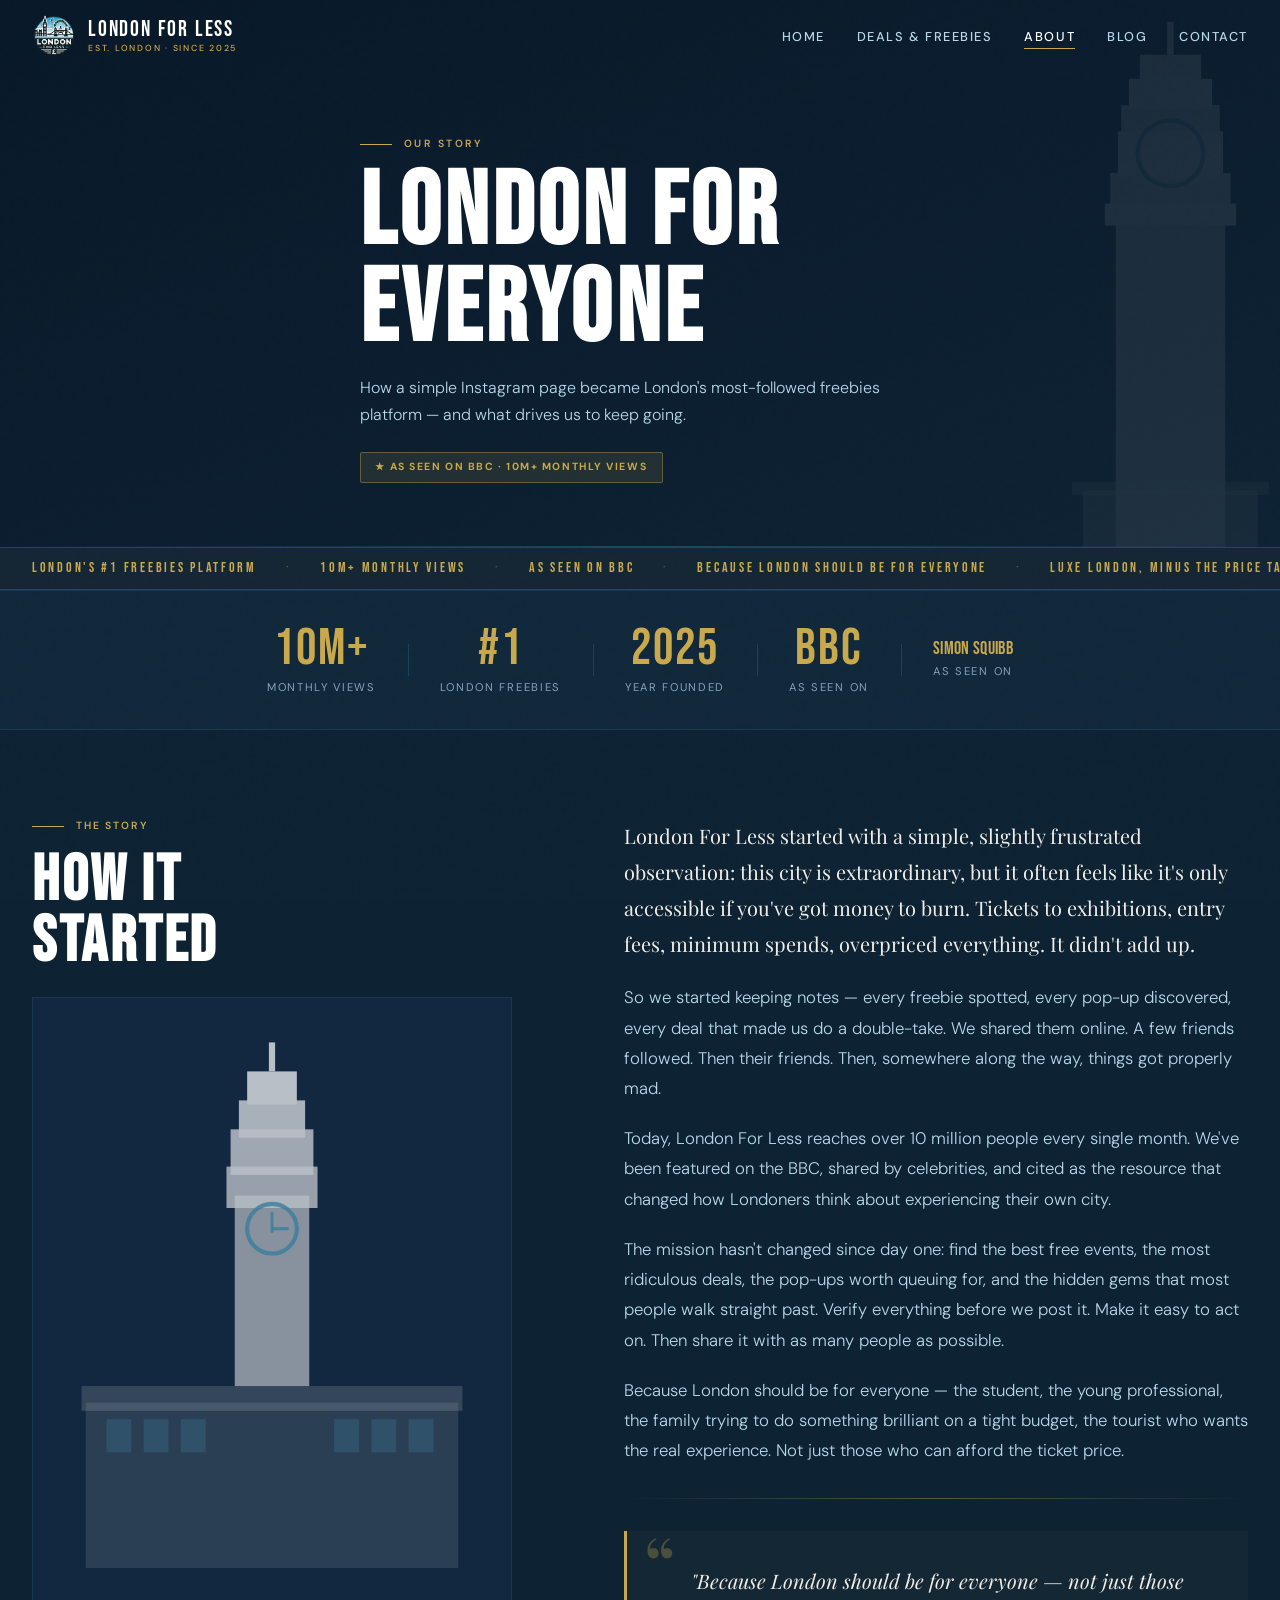
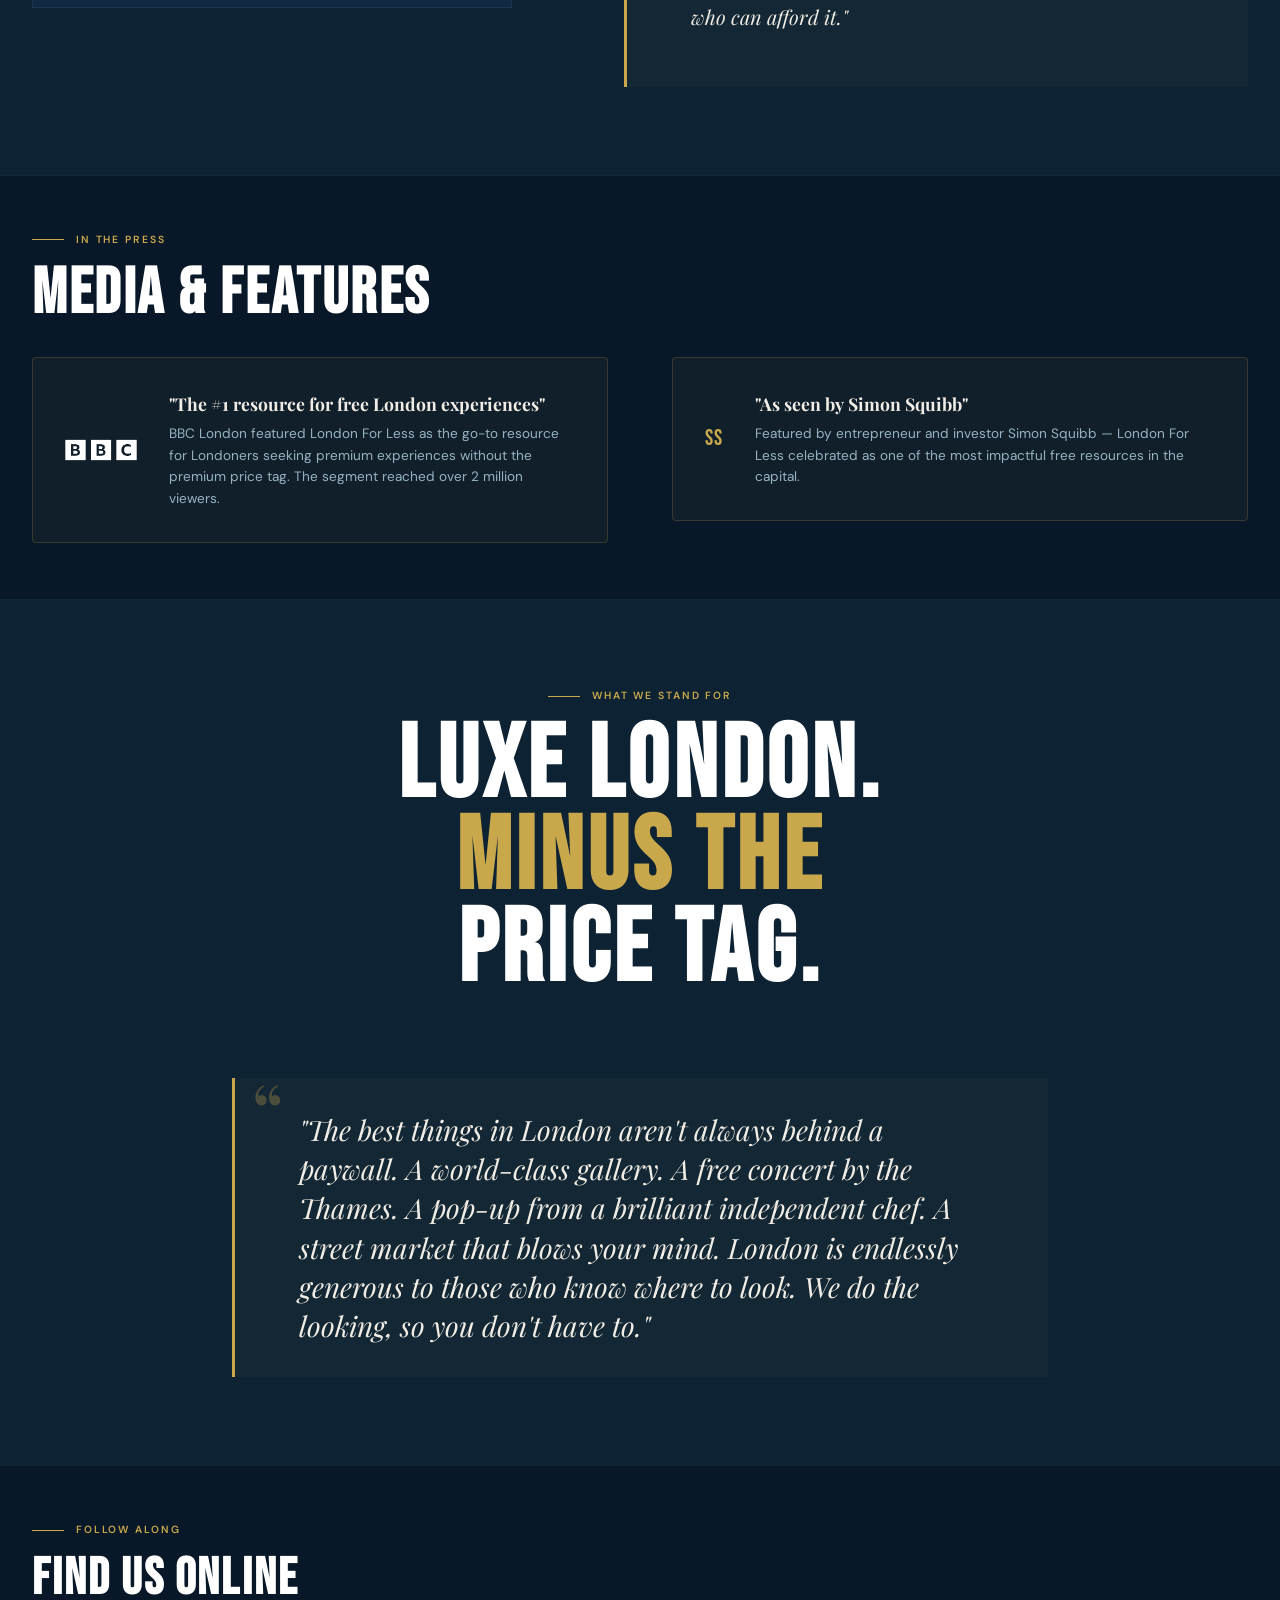
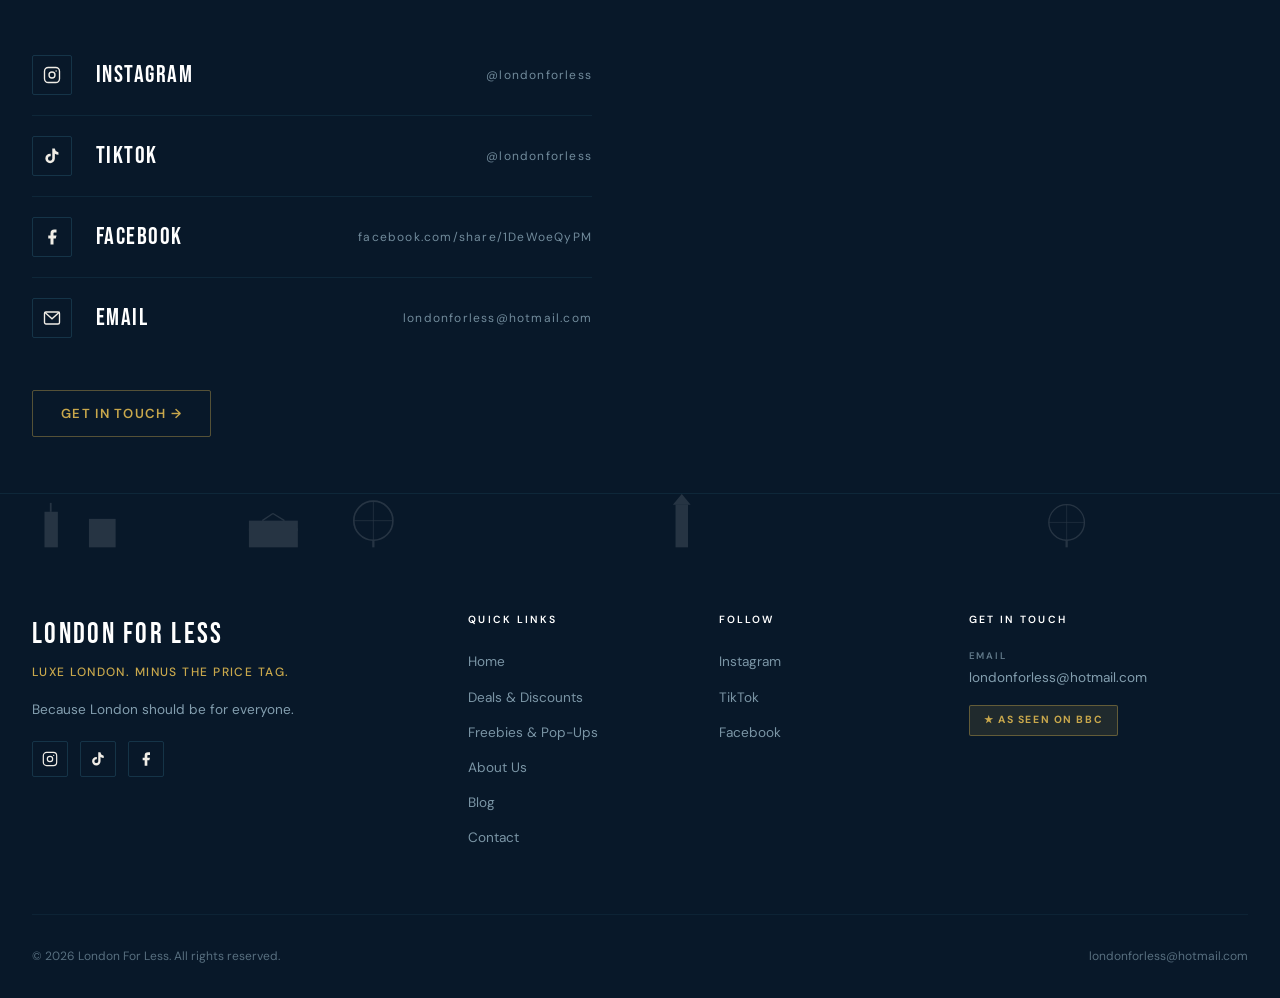
==== about.html @ 6fb60846 "Merge Deals & Freebies into one page, add TikTok feed section - deals.html is now the combined Deals" ====
<!DOCTYPE html>
<html lang="en">
<head>
  <meta charset="UTF-8" />
  <meta name="viewport" content="width=device-width, initial-scale=1.0" />
  <title>About — London For Less</title>
  <meta name="description" content="The story behind London For Less — London's #1 freebies and deals platform. 10M+ monthly views. As seen on BBC." />
  <link rel="preconnect" href="https://fonts.googleapis.com" />
  <link rel="preconnect" href="https://fonts.gstatic.com" crossorigin />
  <link href="https://fonts.googleapis.com/css2?family=Bebas+Neue&family=Playfair+Display:ital,wght@0,400;0,700;0,900;1,400;1,700&family=DM+Sans:wght@300;400;500;600&display=swap" rel="stylesheet" />
  <link rel="stylesheet" href="styles.css" />
  <link rel="icon" href="logo-hd.png" type="image/png" />
</head>
<body>

<!-- NAV -->
<nav class="nav" role="navigation" aria-label="Main navigation">
  <div class="nav-inner">
    <a href="index.html" class="nav-logo" aria-label="London For Less home">
      <img src="logo-hd.png" alt="London For Less" class="nav-logo-badge" style="object-fit:contain;" />
      <div class="nav-logo-text">London For Less<span>Est. London · Since 2025</span></div>
    </a>
    <ul class="nav-links" role="list">
      <li><a href="index.html">Home</a></li>
      <li><a href="deals.html">Deals &amp; Freebies</a></li>
      
      <li><a href="about.html" class="active">About</a></li>
      <li><a href="blog.html">Blog</a></li>
      <li><a href="contact.html">Contact</a></li>
    </ul>
    <button class="nav-hamburger" aria-label="Open menu" aria-expanded="false"><span></span><span></span><span></span></button>
  </div>
</nav>
<div class="nav-mobile-overlay" role="dialog" aria-modal="true">
  <a href="index.html">Home</a><a href="deals.html">Deals &amp; Freebies</a><a href="about.html">About</a><a href="blog.html">Blog</a><a href="contact.html">Contact</a>
  <a href="deals.html" class="nav-mobile-cta">Get Deals →</a>
</div>


<!-- ═══════════════════════════════════════
     HERO
════════════════════════════════════════ -->
<header class="page-hero" role="banner" style="min-height:60vh;display:flex;align-items:flex-end;padding-bottom:var(--space-lg);">
  <!-- Big Ben watermark -->
  <svg class="page-hero-landmark" viewBox="0 0 200 500" xmlns="http://www.w3.org/2000/svg" aria-hidden="true">
    <rect x="50" y="200" width="100" height="300" fill="white" opacity="0.9"/>
    <rect x="40" y="186" width="120" height="20" fill="white"/>
    <rect x="45" y="158" width="110" height="32" fill="white" opacity="0.95"/>
    <rect x="52" y="120" width="96" height="42" fill="white"/>
    <rect x="55" y="96" width="90" height="28" fill="white" opacity="0.9"/>
    <rect x="62" y="72" width="76" height="28" fill="white"/>
    <rect x="72" y="50" width="56" height="26" fill="white" opacity="0.95"/>
    <line x1="100" y1="50" x2="100" y2="20" stroke="white" stroke-width="6"/>
    <!-- Clock faces -->
    <circle cx="100" cy="140" r="30" fill="none" stroke="#4BA3C3" stroke-width="4" opacity="0.8"/>
    <!-- Parliament base -->
    <rect x="20" y="448" width="160" height="52" fill="white" opacity="0.5"/>
    <rect x="10" y="440" width="180" height="12" fill="white" opacity="0.4"/>
  </svg>

  <div class="container" style="position:relative;z-index:1;">
    <div class="page-hero-eyebrow">Our Story</div>
    <h1 class="page-hero-title">London For<br/>Everyone</h1>
    <p class="page-hero-sub">How a simple Instagram page became London's most-followed freebies platform — and what drives us to keep going.</p>
    <div style="margin-top:1.5rem;">
      <span class="badge badge-bbc">★ As Seen On BBC · 10M+ Monthly Views</span>
    </div>
  </div>
</header>

<div class="marquee-wrap" aria-hidden="true">
  <div class="marquee-inner">
    <span>LONDON'S #1 FREEBIES PLATFORM <em>·</em> 10M+ MONTHLY VIEWS <em>·</em> AS SEEN ON BBC <em>·</em> BECAUSE LONDON SHOULD BE FOR EVERYONE <em>·</em> LUXE LONDON, MINUS THE PRICE TAG <em>·</em></span>
    <span>LONDON'S #1 FREEBIES PLATFORM <em>·</em> 10M+ MONTHLY VIEWS <em>·</em> AS SEEN ON BBC <em>·</em> BECAUSE LONDON SHOULD BE FOR EVERYONE <em>·</em> LUXE LONDON, MINUS THE PRICE TAG <em>·</em></span>
  </div>
</div>


<!-- ═══════════════════════════════════════
     STATS BAR
════════════════════════════════════════ -->
<div class="stats-bar">
  <div class="container">
    <div class="stats-inner stagger">
      <div class="stat-item">
        <div class="stat-number">10M+</div>
        <div class="stat-label">Monthly Views</div>
      </div>
      <div class="stat-item">
        <div class="stat-number">#1</div>
        <div class="stat-label">London Freebies</div>
      </div>
      <div class="stat-item">
        <div class="stat-number">2025</div>
        <div class="stat-label">Year Founded</div>
      </div>
      <div class="stat-item">
        <div class="stat-number">BBC</div>
        <div class="stat-label">As Seen On</div>
      </div>
      <div class="stat-item">
        <div class="stat-number" style="font-size:1.1rem;letter-spacing:0.02em;">Simon Squibb</div>
        <div class="stat-label">As Seen On</div>
      </div>
    </div>
  </div>
</div>


<!-- ═══════════════════════════════════════
     BRAND STORY
════════════════════════════════════════ -->
<main id="main-content">
  <section class="section">
    <div class="container">
      <div class="grid-split">

        <!-- Sticky label column -->
        <div style="position:sticky;top:calc(var(--nav-height) + 2rem);">
          <div class="section-label fade-up">
            <span class="t-label" style="color:var(--gold);">The Story</span>
          </div>
          <h2 class="t-display fade-up" style="font-size:clamp(3rem,5vw,5rem);color:var(--white);margin-bottom:1.5rem;">How It<br/>Started</h2>

          <!-- Big Ben SVG as section art -->
          <div style="background:var(--navy-mid);border:1px solid rgba(75,163,195,0.12);padding:2rem;margin-top:1.5rem;" class="fade-up">
            <svg viewBox="0 0 200 260" xmlns="http://www.w3.org/2000/svg" aria-hidden="true" style="width:100%;opacity:0.7;">
              <!-- Parliament -->
              <rect x="10" y="180" width="180" height="80" fill="white" opacity="0.15"/>
              <rect x="8" y="172" width="184" height="12" fill="white" opacity="0.2"/>
              <!-- Parliament windows -->
              <rect x="20" y="188" width="12" height="16" fill="#4BA3C3" opacity="0.3"/>
              <rect x="38" y="188" width="12" height="16" fill="#4BA3C3" opacity="0.3"/>
              <rect x="56" y="188" width="12" height="16" fill="#4BA3C3" opacity="0.3"/>
              <rect x="130" y="188" width="12" height="16" fill="#4BA3C3" opacity="0.3"/>
              <rect x="148" y="188" width="12" height="16" fill="#4BA3C3" opacity="0.3"/>
              <rect x="166" y="188" width="12" height="16" fill="#4BA3C3" opacity="0.3"/>
              <!-- Big Ben tower body -->
              <rect x="82" y="80" width="36" height="92" fill="white" opacity="0.7"/>
              <!-- Clock section -->
              <rect x="78" y="66" width="44" height="20" fill="white" opacity="0.8"/>
              <rect x="80" y="48" width="40" height="22" fill="white" opacity="0.85"/>
              <rect x="84" y="34" width="32" height="18" fill="white" opacity="0.9"/>
              <rect x="88" y="20" width="24" height="16" fill="white"/>
              <line x1="100" y1="20" x2="100" y2="6" stroke="white" stroke-width="3"/>
              <!-- Clock face -->
              <circle cx="100" cy="96" r="12" fill="none" stroke="#4BA3C3" stroke-width="2" opacity="0.8"/>
              <line x1="100" y1="88" x2="100" y2="98" stroke="#4BA3C3" stroke-width="1.5" opacity="0.8"/>
              <line x1="100" y1="96" x2="108" y2="96" stroke="#4BA3C3" stroke-width="1.5" opacity="0.8"/>
            </svg>
          </div>
        </div>

        <!-- Story text -->
        <div class="about-story fade-up">
          <p>London For Less started with a simple, slightly frustrated observation: this city is extraordinary, but it often feels like it's only accessible if you've got money to burn. Tickets to exhibitions, entry fees, minimum spends, overpriced everything. It didn't add up.</p>

          <p>So we started keeping notes — every freebie spotted, every pop-up discovered, every deal that made us do a double-take. We shared them online. A few friends followed. Then their friends. Then, somewhere along the way, things got properly mad.</p>

          <p>Today, London For Less reaches over 10 million people every single month. We've been featured on the BBC, shared by celebrities, and cited as the resource that changed how Londoners think about experiencing their own city.</p>

          <p>The mission hasn't changed since day one: find the best free events, the most ridiculous deals, the pop-ups worth queuing for, and the hidden gems that most people walk straight past. Verify everything before we post it. Make it easy to act on. Then share it with as many people as possible.</p>

          <p>Because London should be for everyone — the student, the young professional, the family trying to do something brilliant on a tight budget, the tourist who wants the real experience. Not just those who can afford the ticket price.</p>

          <div class="rule rule-gold" style="margin:2rem 0;"></div>

          <div class="pull-quote">
            <p>"Because London should be for everyone — not just those who can afford it."</p>
          </div>
        </div>
      </div>
    </div>
  </section>


  <!-- ═══════════════════════════════════════
       BBC MEDIA FEATURE
  ════════════════════════════════════════ -->
  <section class="section-sm" style="background:var(--navy-deep);border-top:1px solid rgba(75,163,195,0.1);border-bottom:1px solid rgba(75,163,195,0.1);">
    <div class="container">
      <div class="section-label fade-up">
        <span class="t-label" style="color:var(--gold);">In The Press</span>
      </div>
      <h2 class="t-display fade-up" style="font-size:clamp(2.5rem,5vw,4.5rem);color:var(--white);margin-bottom:var(--space-md);">
        Media & Features
      </h2>

      <div class="grid-2col stagger">
        <div class="media-block">
          <img src="BBC-Logo.png" alt="BBC" class="media-logo" style="width:72px;height:auto;object-fit:contain;background:transparent;filter:brightness(0) invert(1);" />
          <div class="media-text">
            <h3>"The #1 resource for free London experiences"</h3>
            <p>BBC London featured London For Less as the go-to resource for Londoners seeking premium experiences without the premium price tag. The segment reached over 2 million viewers.</p>
          </div>
        </div>

        <div class="media-block">
          <div class="media-logo" style="font-size:1.4rem;color:var(--gold);font-family:'Bebas Neue',sans-serif;letter-spacing:0.05em;">SS</div>
          <div class="media-text">
            <h3>"As seen by Simon Squibb"</h3>
            <p>Featured by entrepreneur and investor Simon Squibb — London For Less celebrated as one of the most impactful free resources in the capital.</p>
          </div>
        </div>
      </div>
    </div>
  </section>


  <!-- ═══════════════════════════════════════
       MISSION STATEMENT
  ════════════════════════════════════════ -->
  <section class="section" style="text-align:center;">
    <div class="container" style="max-width:880px;">
      <div class="section-label fade-up" style="justify-content:center;margin-bottom:1rem;">
        <span class="t-label" style="color:var(--gold);">What We Stand For</span>
      </div>

      <h2 class="t-display fade-up" style="font-size:clamp(3rem,8vw,7rem);color:var(--white);margin-bottom:var(--space-md);line-height:0.9;">
        Luxe London.<br/>
        <span style="color:var(--gold);">Minus The</span><br/>
        Price Tag.
      </h2>

      <div class="rule rule-gold fade-up"></div>

      <div class="pull-quote fade-up" style="text-align:left;margin-top:var(--space-md);">
        <p>"The best things in London aren't always behind a paywall. A world-class gallery. A free concert by the Thames. A pop-up from a brilliant independent chef. A street market that blows your mind. London is endlessly generous to those who know where to look. We do the looking, so you don't have to."</p>
      </div>
    </div>
  </section>


  <!-- ═══════════════════════════════════════
       SOCIAL LINKS
  ════════════════════════════════════════ -->
  <section class="section-sm" style="background:var(--navy-deep);border-top:1px solid rgba(75,163,195,0.1);">
    <div class="container">
      <div class="section-label fade-up">
        <span class="t-label" style="color:var(--gold);">Follow Along</span>
      </div>
      <h2 class="t-display fade-up" style="font-size:clamp(2rem,4vw,3.5rem);color:var(--white);margin-bottom:var(--space-md);">
        Find Us Online
      </h2>

      <div style="max-width:560px;">
        <a href="https://www.instagram.com/londonforless" target="_blank" rel="noopener" class="social-row">
          <div class="social-row-icon">
            <svg viewBox="0 0 24 24" fill="none" stroke="currentColor" stroke-width="1.8" xmlns="http://www.w3.org/2000/svg" aria-hidden="true"><rect x="2" y="2" width="20" height="20" rx="5"/><circle cx="12" cy="12" r="4"/><circle cx="17.5" cy="6.5" r="1" fill="currentColor" stroke="none"/></svg>
          </div>
          <span class="social-row-name">Instagram</span>
          <span class="social-row-handle">@londonforless</span>
        </a>

        <a href="https://www.tiktok.com/@londonforless" target="_blank" rel="noopener" class="social-row">
          <div class="social-row-icon">
            <svg viewBox="0 0 24 24" fill="currentColor" xmlns="http://www.w3.org/2000/svg" aria-hidden="true"><path d="M19.59 6.69a4.83 4.83 0 01-3.77-4.25V2h-3.45v13.67a2.89 2.89 0 01-2.88 2.5 2.89 2.89 0 01-2.89-2.89 2.89 2.89 0 012.89-2.89c.28 0 .54.04.79.1V9.01a6.33 6.33 0 00-.79-.05 6.34 6.34 0 00-6.34 6.34 6.34 6.34 0 006.34 6.34 6.34 6.34 0 006.33-6.34V8.91a8.16 8.16 0 004.77 1.52V7.0a4.85 4.85 0 01-1-.31z"/></svg>
          </div>
          <span class="social-row-name">TikTok</span>
          <span class="social-row-handle">@londonforless</span>
        </a>

        <a href="https://facebook.com/share/1DeWoeQyPM" target="_blank" rel="noopener" class="social-row">
          <div class="social-row-icon">
            <svg viewBox="0 0 24 24" fill="currentColor" xmlns="http://www.w3.org/2000/svg" aria-hidden="true"><path d="M18 2h-3a5 5 0 00-5 5v3H7v4h3v8h4v-8h3l1-4h-4V7a1 1 0 011-1h3z"/></svg>
          </div>
          <span class="social-row-name">Facebook</span>
          <span class="social-row-handle">facebook.com/share/1DeWoeQyPM</span>
        </a>

        <a href="mailto:londonforless@hotmail.com" class="social-row">
          <div class="social-row-icon">
            <svg viewBox="0 0 24 24" fill="none" stroke="currentColor" stroke-width="1.8" xmlns="http://www.w3.org/2000/svg" aria-hidden="true"><rect x="2" y="4" width="20" height="16" rx="2"/><polyline points="2,4 12,13 22,4"/></svg>
          </div>
          <span class="social-row-name">Email</span>
          <span class="social-row-handle">londonforless@hotmail.com</span>
        </a>
      </div>

      <div style="margin-top:var(--space-md);">
        <a href="contact.html" class="btn btn-ghost" style="font-size:0.82rem;padding:0.75rem 1.75rem;">
          Get In Touch →
        </a>
      </div>
    </div>
  </section>
</main>


<!-- FOOTER -->
<footer class="footer" role="contentinfo">
  <svg class="footer-skyline" viewBox="0 0 1440 60" xmlns="http://www.w3.org/2000/svg" aria-hidden="true">
    <rect x="50" y="20" width="15" height="40" fill="white"/>
    <line x1="57" y1="20" x2="57" y2="10" stroke="white" stroke-width="2"/>
    <rect x="100" y="28" width="30" height="32" fill="white"/>
    <circle cx="420" cy="30" r="22" fill="none" stroke="white" stroke-width="1.8"/>
    <line x1="420" y1="8" x2="420" y2="52" stroke="white" stroke-width="0.8"/>
    <line x1="398" y1="30" x2="442" y2="30" stroke="white" stroke-width="0.8"/>
    <line x1="420" y1="52" x2="420" y2="60" stroke="white" stroke-width="2.5"/>
    <rect x="280" y="30" width="55" height="30" fill="white"/>
    <line x1="280" y1="40" x2="335" y2="40" stroke="white" stroke-width="3"/>
    <line x1="295" y1="30" x2="307" y2="22" stroke="white" stroke-width="1.5"/>
    <line x1="320" y1="30" x2="307" y2="22" stroke="white" stroke-width="1.5"/>
    <rect x="760" y="12" width="14" height="48" fill="white"/>
    <polygon points="757,12 767,0 777,12" fill="white"/>
    <circle cx="1200" cy="32" r="20" fill="none" stroke="white" stroke-width="1.5"/>
    <line x1="1200" y1="12" x2="1200" y2="52" stroke="white" stroke-width="0.7"/>
    <line x1="1180" y1="32" x2="1220" y2="32" stroke="white" stroke-width="0.7"/>
    <line x1="1200" y1="52" x2="1200" y2="60" stroke="white" stroke-width="2.5"/>
  </svg>
  <div class="footer-main">
    <div class="container">
      <div class="footer-grid">
        <div>
          <div class="footer-brand-name">London For Less</div>
          <div class="footer-tagline">Luxe London. Minus the Price Tag.</div>
          <p class="footer-desc">Because London should be for everyone.</p>
          <div class="footer-social-icons">
            <a href="https://www.instagram.com/londonforless" target="_blank" rel="noopener" class="footer-social-icon" aria-label="Instagram"><svg viewBox="0 0 24 24" fill="none" stroke="currentColor" stroke-width="1.8"><rect x="2" y="2" width="20" height="20" rx="5"/><circle cx="12" cy="12" r="4"/><circle cx="17.5" cy="6.5" r="1" fill="currentColor" stroke="none"/></svg></a>
            <a href="https://www.tiktok.com/@londonforless" target="_blank" rel="noopener" class="footer-social-icon" aria-label="TikTok"><svg viewBox="0 0 24 24" fill="currentColor"><path d="M19.59 6.69a4.83 4.83 0 01-3.77-4.25V2h-3.45v13.67a2.89 2.89 0 01-2.88 2.5 2.89 2.89 0 01-2.89-2.89 2.89 2.89 0 012.89-2.89c.28 0 .54.04.79.1V9.01a6.33 6.33 0 00-.79-.05 6.34 6.34 0 00-6.34 6.34 6.34 6.34 0 006.34 6.34 6.34 6.34 0 006.33-6.34V8.91a8.16 8.16 0 004.77 1.52V7.0a4.85 4.85 0 01-1-.31z"/></svg></a>
            <a href="https://facebook.com/share/1DeWoeQyPM" target="_blank" rel="noopener" class="footer-social-icon" aria-label="Facebook"><svg viewBox="0 0 24 24" fill="currentColor"><path d="M18 2h-3a5 5 0 00-5 5v3H7v4h3v8h4v-8h3l1-4h-4V7a1 1 0 011-1h3z"/></svg></a>
          </div>
        </div>
        <div>
          <div class="footer-col-title">Quick Links</div>
          <ul class="footer-links">
            <li><a href="index.html">Home</a></li>
            <li><a href="deals.html">Deals & Discounts</a></li>
            <li><a href="deals.html">Freebies & Pop-Ups</a></li>
            <li><a href="about.html">About Us</a></li>
            <li><a href="blog.html">Blog</a></li>
            <li><a href="contact.html">Contact</a></li>
          </ul>
        </div>
        <div>
          <div class="footer-col-title">Follow</div>
          <ul class="footer-links">
            <li><a href="https://www.instagram.com/londonforless" target="_blank" rel="noopener">Instagram</a></li>
            <li><a href="https://www.tiktok.com/@londonforless" target="_blank" rel="noopener">TikTok</a></li>
            <li><a href="https://facebook.com/share/1DeWoeQyPM" target="_blank" rel="noopener">Facebook</a></li>
          </ul>
        </div>
        <div>
          <div class="footer-col-title">Get In Touch</div>
          <div class="footer-contact-item">
            <span class="t-label" style="font-size:0.6rem;color:var(--blue-light);opacity:0.5;">Email</span>
            <a href="mailto:londonforless@hotmail.com">londonforless@hotmail.com</a>
          </div>
          <div style="margin-top:1rem;"><span class="badge badge-bbc">★ As Seen On BBC</span></div>
        </div>
      </div>
      <div class="footer-bottom">
        <p class="footer-copy">© 2026 London For Less. All rights reserved.</p>
        <p class="footer-copy">londonforless@hotmail.com</p>
      </div>
    </div>
  </div>
</footer>

<button class="back-to-top" aria-label="Back to top">↑</button>
<script src="main.js"></script>
</body>
</html>
---- styles.css ----
/* ============================================
   LONDON FOR LESS — styles.css
   Premium editorial dark design system
   ============================================ */

@import url('https://fonts.googleapis.com/css2?family=Bebas+Neue&family=Playfair+Display:ital,wght@0,400;0,700;0,900;1,400;1,700&family=Inter:wght@300;400;500;600&family=DM+Sans:wght@300;400;500;600&display=swap');

/* ─── CSS Custom Properties ─── */
:root {
  --navy:       #0D2233;
  --navy-deep:  #081829;
  --navy-mid:   #122840;
  --blue:       #4BA3C3;
  --blue-light: #B8D8E8;
  --white:      #FFFFFF;
  --cream:      #F0EDE6;
  --gold:       #C9A84C;
  --gold-light: #E2C97E;
  --charcoal:   #1A3348;

  --font-display: 'Bebas Neue', sans-serif;
  --font-editorial: 'Playfair Display', serif;
  --font-body: 'DM Sans', sans-serif;

  --space-xs:  0.5rem;
  --space-sm:  1rem;
  --space-md:  2rem;
  --space-lg:  4rem;
  --space-xl:  7rem;
  --space-2xl: 10rem;

  --radius-sm: 4px;
  --radius-md: 8px;
  --radius-lg: 16px;

  --transition: 200ms cubic-bezier(0.4, 0, 0.2, 1);
  --transition-slow: 400ms cubic-bezier(0.4, 0, 0.2, 1);

  --nav-height: 72px;
  --section-pad: 5.5rem;
  --section-pad-sm: 3.5rem;
}

/* ─── Reset ─── */
*, *::before, *::after { box-sizing: border-box; margin: 0; padding: 0; }

html {
  scroll-behavior: smooth;
  font-size: 16px;
}

body {
  background: var(--navy);
  color: var(--cream);
  font-family: var(--font-body);
  font-weight: 400;
  line-height: 1.6;
  overflow-x: hidden;
  -webkit-font-smoothing: antialiased;
}

/* ─── Noise Texture Overlay ─── */
body::before {
  content: '';
  position: fixed;
  inset: 0;
  background-image: url("data:image/svg+xml,%3Csvg viewBox='0 0 200 200' xmlns='http://www.w3.org/2000/svg'%3E%3Cfilter id='n'%3E%3CfeTurbulence type='fractalNoise' baseFrequency='0.75' numOctaves='4' stitchTiles='stitch'/%3E%3C/filter%3E%3Crect width='100%25' height='100%25' filter='url(%23n)' opacity='1'/%3E%3C/svg%3E");
  pointer-events: none;
  z-index: 1;
  opacity: 0.028;
  mix-blend-mode: overlay;
}

img { max-width: 100%; display: block; }
a { text-decoration: none; color: inherit; }
button { cursor: pointer; border: none; background: none; font-family: inherit; }
ul, ol { list-style: none; }

/* ─── Typography Scale ─── */
.t-display {
  font-family: var(--font-display);
  letter-spacing: 0.04em;
  line-height: 0.95;
  text-transform: uppercase;
}

.t-editorial {
  font-family: var(--font-editorial);
  line-height: 1.15;
}

.t-label {
  font-family: var(--font-body);
  font-size: 0.65rem;
  font-weight: 600;
  letter-spacing: 0.18em;
  text-transform: uppercase;
}

.t-body {
  font-family: var(--font-body);
  font-size: 1rem;
  font-weight: 300;
  line-height: 1.7;
  color: var(--blue-light);
}

/* ─── Navigation ─── */
.nav {
  position: fixed;
  top: 0;
  left: 0;
  right: 0;
  z-index: 1000;
  height: var(--nav-height);
  display: flex;
  align-items: center;
  padding: 0 var(--space-md);
  transition: background var(--transition-slow), backdrop-filter var(--transition-slow), box-shadow var(--transition-slow);
}

.nav.scrolled {
  background: rgba(8, 24, 41, 0.97);
  backdrop-filter: blur(12px);
  box-shadow: 0 1px 0 rgba(75, 163, 195, 0.15);
}

.nav-inner {
  width: 100%;
  max-width: 1400px;
  margin: 0 auto;
  display: flex;
  align-items: center;
  justify-content: space-between;
}

.nav-logo {
  display: flex;
  align-items: center;
  gap: 0.75rem;
  text-decoration: none;
}

.nav-logo-badge {
  width: 44px;
  height: 44px;
  flex-shrink: 0;
}

.nav-logo-text {
  font-family: var(--font-display);
  font-size: 1.4rem;
  letter-spacing: 0.08em;
  color: var(--white);
  line-height: 1;
}

.nav-logo-text span {
  display: block;
  font-family: var(--font-body);
  font-size: 0.55rem;
  font-weight: 500;
  letter-spacing: 0.2em;
  text-transform: uppercase;
  color: var(--gold);
  margin-top: 2px;
}

.nav-links {
  display: flex;
  align-items: center;
  gap: var(--space-md);
}

.nav-links a {
  font-family: var(--font-body);
  font-size: 0.8rem;
  font-weight: 500;
  letter-spacing: 0.12em;
  text-transform: uppercase;
  color: var(--blue-light);
  transition: color var(--transition);
  position: relative;
}

.nav-links a::after {
  content: '';
  position: absolute;
  bottom: -4px;
  left: 0;
  right: 0;
  height: 1px;
  background: var(--gold);
  transform: scaleX(0);
  transform-origin: left;
  transition: transform var(--transition);
}

.nav-links a:hover,
.nav-links a.active {
  color: var(--white);
}

.nav-links a:hover::after,
.nav-links a.active::after {
  transform: scaleX(1);
}

.nav-cta {
  display: inline-flex;
  align-items: center;
  gap: 0.4rem;
  background: var(--gold);
  color: var(--navy-deep);
  font-family: var(--font-body);
  font-size: 0.75rem;
  font-weight: 600;
  letter-spacing: 0.1em;
  text-transform: uppercase;
  padding: 0.6rem 1.25rem;
  border-radius: 2px;
  transition: background var(--transition), transform var(--transition);
}

.nav-cta:hover {
  background: var(--gold-light);
  transform: translateY(-1px);
}

/* Hamburger */
.nav-hamburger {
  display: none;
  flex-direction: column;
  gap: 5px;
  padding: 4px;
  z-index: 1100;
}

.nav-hamburger span {
  display: block;
  width: 24px;
  height: 2px;
  background: var(--white);
  transition: transform var(--transition), opacity var(--transition);
}

.nav-hamburger.open span:nth-child(1) { transform: translateY(7px) rotate(45deg); }
.nav-hamburger.open span:nth-child(2) { opacity: 0; }
.nav-hamburger.open span:nth-child(3) { transform: translateY(-7px) rotate(-45deg); }

/* Mobile overlay nav */
.nav-mobile-overlay {
  display: none;
  position: fixed;
  inset: 0;
  background: var(--navy-deep);
  z-index: 999;
  flex-direction: column;
  align-items: center;
  justify-content: center;
  gap: var(--space-md);
  opacity: 0;
  pointer-events: none;
  transition: opacity var(--transition-slow);
}

.nav-mobile-overlay.open {
  opacity: 1;
  pointer-events: all;
}

.nav-mobile-overlay a {
  font-family: var(--font-display);
  font-size: clamp(2.5rem, 8vw, 4rem);
  letter-spacing: 0.06em;
  color: var(--white);
  transition: color var(--transition);
}

.nav-mobile-overlay a:hover { color: var(--gold); }

.nav-mobile-overlay .nav-mobile-cta {
  margin-top: var(--space-sm);
  font-family: var(--font-body);
  font-size: 0.8rem;
  letter-spacing: 0.15em;
  background: var(--gold);
  color: var(--navy-deep);
  padding: 0.75rem 2rem;
  font-weight: 600;
}

/* ─── Hero Base ─── */
.hero {
  position: relative;
  min-height: 100svh;
  display: flex;
  flex-direction: column;
  justify-content: center;
  overflow: hidden;
  padding-top: var(--nav-height);
}

.hero-bg {
  position: absolute;
  inset: 0;
  background: linear-gradient(160deg, var(--navy-deep) 0%, var(--navy) 50%, var(--charcoal) 100%);
  z-index: 0;
}

.hero-bg::after {
  content: '';
  position: absolute;
  inset: 0;
  background: radial-gradient(ellipse 80% 60% at 50% 80%, rgba(75, 163, 195, 0.08) 0%, transparent 70%);
}

.hero-content {
  position: relative;
  z-index: 2;
  max-width: 1400px;
  width: 100%;
  margin: 0 auto;
  padding: var(--space-lg) var(--space-md);
}

.hero-skyline {
  position: absolute;
  bottom: 0;
  left: 0;
  right: 0;
  z-index: 1;
  opacity: 0.28;
}

/* ─── Section Containers ─── */
.container {
  max-width: 1400px;
  margin: 0 auto;
  padding: 0 var(--space-md);
}

.section {
  padding: var(--section-pad) 0;
}

.section-sm {
  padding: var(--section-pad-sm) 0;
}

/* Fine rule divider */
.rule {
  width: 100%;
  height: 1px;
  background: linear-gradient(90deg, transparent, rgba(75,163,195,0.3), transparent);
  margin: 2.5rem 0;
}

.rule-gold {
  background: linear-gradient(90deg, transparent, rgba(201,168,76,0.4), transparent);
}

/* ─── Layout utility grids ─── */
/* Two equal columns — collapses to 1 on mobile */
.grid-2col {
  display: grid;
  grid-template-columns: 1fr 1fr;
  gap: var(--space-lg);
  align-items: start;
}

/* Asymmetric split — collapses to 1 on mobile */
.grid-split {
  display: grid;
  grid-template-columns: 1fr 1.3fr;
  gap: var(--space-xl);
  align-items: start;
}

/* Freebies/about interior editorial block */
.grid-editorial {
  display: grid;
  grid-template-columns: 1fr 1fr;
  gap: 4rem;
  align-items: center;
  padding: var(--section-pad-sm) 0;
  border-bottom: 1px solid rgba(75,163,195,0.08);
}

.grid-editorial.flipped > :first-child { order: 2; }
.grid-editorial.flipped > :last-child  { order: 1; }

/* Section label */
.section-label {
  display: flex;
  align-items: center;
  gap: 0.75rem;
  margin-bottom: var(--space-sm);
}

.section-label::before {
  content: '';
  display: block;
  width: 2rem;
  height: 1px;
  background: var(--gold);
}

/* ─── Badges ─── */
.badge {
  display: inline-flex;
  align-items: center;
  gap: 0.4rem;
  padding: 0.3rem 0.7rem;
  border-radius: 2px;
  font-family: var(--font-body);
  font-size: 0.6rem;
  font-weight: 700;
  letter-spacing: 0.15em;
  text-transform: uppercase;
}

.badge-free    { background: #1a4a2e; color: #5bd98a; border: 1px solid #2a7a4e; }
.badge-food    { background: #4a1a1a; color: #ff8a6b; border: 1px solid #7a2a2a; }
.badge-popup   { background: #2a1a4a; color: #b088f5; border: 1px solid #4a2a7a; }
.badge-discount{ background: #2a3a1a; color: #a8d46f; border: 1px solid #4a6a2a; }
.badge-drinks  { background: #1a2a4a; color: #6baff5; border: 1px solid #2a4a7a; }
.badge-entertainment { background: #4a2a1a; color: #f5a86b; border: 1px solid #7a4a2a; }

.badge-bbc {
  background: rgba(201,168,76,0.12);
  color: var(--gold);
  border: 1px solid rgba(201,168,76,0.4);
  font-size: 0.65rem;
  padding: 0.4rem 0.9rem;
}

/* ─── Deal Cards ─── */
.card-grid {
  display: grid;
  grid-template-columns: repeat(auto-fill, minmax(300px, 1fr));
  gap: 1.5rem;
}

.deal-card {
  background: var(--charcoal);
  border: 1px solid rgba(75, 163, 195, 0.12);
  overflow: hidden;
  position: relative;
  transition: transform var(--transition), border-color var(--transition), box-shadow var(--transition);
}

/* Gold corner accent */
.deal-card::before {
  content: '';
  position: absolute;
  top: 0;
  right: 0;
  width: 0;
  height: 0;
  border-style: solid;
  border-width: 0 28px 28px 0;
  border-color: transparent rgba(201,168,76,0.25) transparent transparent;
  z-index: 3;
  transition: border-color var(--transition);
}

.deal-card:hover {
  transform: translateY(-5px);
  border-color: rgba(75, 163, 195, 0.4);
  box-shadow: 0 20px 60px rgba(0, 0, 0, 0.5);
}

.deal-card:hover::before {
  border-color: transparent rgba(201,168,76,0.6) transparent transparent;
}

.deal-card-visual {
  height: 200px;
  background: var(--navy);
  position: relative;
  overflow: hidden;
  display: flex;
  align-items: center;
  justify-content: center;
}

.deal-card-visual svg {
  position: absolute;
  inset: 0;
  width: 100%;
  height: 100%;
}

.deal-card-visual::after {
  content: '';
  position: absolute;
  inset: 0;
  background: linear-gradient(to bottom, rgba(13,34,51,0.2) 0%, var(--charcoal) 100%);
  z-index: 1;
}

.deal-card-body {
  padding: 1.4rem 1.4rem 1.25rem;
  position: relative;
  z-index: 2;
}

.deal-card-tags {
  display: flex;
  gap: 0.5rem;
  flex-wrap: wrap;
  margin-bottom: 0.75rem;
}

.deal-card-title {
  font-family: var(--font-editorial);
  font-size: 1.2rem;
  font-weight: 700;
  color: var(--white);
  line-height: 1.2;
  margin-bottom: 0.5rem;
}

.deal-card-desc {
  font-size: 0.85rem;
  color: var(--blue-light);
  line-height: 1.6;
  margin-bottom: 1rem;
  opacity: 0.85;
}

.deal-card-footer {
  display: flex;
  align-items: center;
  justify-content: space-between;
  padding-top: 1rem;
  border-top: 1px solid rgba(75,163,195,0.12);
}

.deal-savings {
  font-family: var(--font-display);
  font-size: 1.4rem;
  color: var(--gold);
  letter-spacing: 0.04em;
}

.btn {
  display: inline-flex;
  align-items: center;
  gap: 0.4rem;
  padding: 0.55rem 1.1rem;
  font-family: var(--font-body);
  font-size: 0.72rem;
  font-weight: 600;
  letter-spacing: 0.1em;
  text-transform: uppercase;
  transition: all var(--transition);
  border-radius: 2px;
}

.btn-primary {
  background: var(--gold);
  color: var(--navy-deep);
}

.btn-primary:hover {
  background: var(--gold-light);
  transform: translateY(-1px);
}

.btn-outline {
  background: transparent;
  color: var(--blue-light);
  border: 1px solid rgba(75,163,195,0.4);
}

.btn-outline:hover {
  border-color: var(--blue);
  color: var(--white);
  background: rgba(75,163,195,0.08);
}

.btn-ghost {
  color: var(--gold);
  border: 1px solid rgba(201,168,76,0.4);
}

.btn-ghost:hover {
  background: rgba(201,168,76,0.1);
  border-color: var(--gold);
}

/* ─── Stats Bar ─── */
.stats-bar {
  background: rgba(75, 163, 195, 0.05);
  border-top: 1px solid rgba(75,163,195,0.15);
  border-bottom: 1px solid rgba(75,163,195,0.15);
  padding: var(--space-md) 0;
}

.stats-inner {
  display: flex;
  align-items: center;
  justify-content: center;
  gap: var(--space-lg);
  flex-wrap: wrap;
}

.stat-item {
  text-align: center;
  position: relative;
}

.stat-item + .stat-item::before {
  content: '';
  position: absolute;
  left: calc(-1 * var(--space-lg) / 2);
  top: 50%;
  transform: translateY(-50%);
  width: 1px;
  height: 2rem;
  background: rgba(75,163,195,0.2);
}

.stat-number {
  font-family: var(--font-display);
  font-size: clamp(2rem, 4vw, 3.5rem);
  color: var(--gold);
  letter-spacing: 0.04em;
  line-height: 1;
}

.stat-label {
  font-size: 0.7rem;
  letter-spacing: 0.15em;
  text-transform: uppercase;
  color: var(--blue-light);
  margin-top: 0.3rem;
  opacity: 0.7;
}

/* ─── Filter Tabs ─── */
.filter-bar {
  display: flex;
  gap: 0.5rem;
  flex-wrap: wrap;
  padding: 1.25rem var(--space-md);
  background: var(--navy-deep);
  border-bottom: 1px solid rgba(75,163,195,0.12);
  position: sticky;
  top: var(--nav-height);
  z-index: 100;
  backdrop-filter: blur(12px);
}

.filter-btn {
  padding: 0.45rem 1rem;
  font-family: var(--font-body);
  font-size: 0.72rem;
  font-weight: 500;
  letter-spacing: 0.1em;
  text-transform: uppercase;
  color: var(--blue-light);
  border: 1px solid rgba(75,163,195,0.2);
  background: transparent;
  border-radius: 2px;
  transition: all var(--transition);
}

.filter-btn:hover {
  color: var(--white);
  border-color: rgba(75,163,195,0.5);
  background: rgba(75,163,195,0.08);
}

.filter-btn.active {
  background: var(--blue);
  color: var(--navy-deep);
  border-color: var(--blue);
  font-weight: 600;
}

/* ─── Horizontal Scroll Strip ─── */
.scroll-strip-wrap {
  position: relative;
}

.scroll-strip-wrap::before,
.scroll-strip-wrap::after {
  content: '';
  position: absolute;
  top: 0;
  bottom: var(--space-sm);
  width: 4rem;
  z-index: 2;
  pointer-events: none;
}

.scroll-strip-wrap::before {
  left: 0;
  background: linear-gradient(to right, var(--navy-deep), transparent);
}

.scroll-strip-wrap::after {
  right: 0;
  background: linear-gradient(to left, var(--navy-deep), transparent);
}

.scroll-strip {
  overflow-x: auto;
  scroll-snap-type: x mandatory;
  -webkit-overflow-scrolling: touch;
  scrollbar-width: none;
  display: flex;
  gap: 1rem;
  padding: 0 var(--space-md) var(--space-sm);
  cursor: grab;
}

.scroll-strip::-webkit-scrollbar { display: none; }
.scroll-strip:active { cursor: grabbing; }

.scroll-card {
  flex: 0 0 280px;
  scroll-snap-align: start;
  background: var(--charcoal);
  border: 1px solid rgba(75,163,195,0.1);
  padding: 1.4rem;
  position: relative;
  transition: border-color var(--transition), box-shadow var(--transition);
}

.scroll-card::before {
  content: '';
  position: absolute;
  top: 0;
  left: 0;
  width: 3px;
  height: 0;
  background: var(--gold);
  transition: height var(--transition-slow);
}

.scroll-card:hover {
  border-color: rgba(75,163,195,0.35);
  box-shadow: 0 8px 32px rgba(0,0,0,0.3);
}

.scroll-card:hover::before { height: 100%; }

.scroll-card-date {
  font-size: 0.62rem;
  letter-spacing: 0.16em;
  text-transform: uppercase;
  color: var(--gold);
  margin-bottom: 0.5rem;
  font-weight: 600;
}

.scroll-card-title {
  font-family: var(--font-editorial);
  font-size: 1.05rem;
  font-weight: 700;
  color: var(--white);
  line-height: 1.25;
}

/* ─── Alternating Editorial Blocks ─── */
.editorial-block {
  display: grid;
  grid-template-columns: 1fr 1fr;
  gap: 4rem;
  align-items: center;
  padding: var(--space-lg) 0;
  border-bottom: 1px solid rgba(75,163,195,0.08);
}

.editorial-block.reverse { direction: rtl; }
.editorial-block.reverse > * { direction: ltr; }

.editorial-visual {
  aspect-ratio: 4/3;
  background: var(--navy-mid);
  display: flex;
  align-items: center;
  justify-content: center;
  position: relative;
  overflow: hidden;
  border: 1px solid rgba(75,163,195,0.1);
}

.editorial-visual svg {
  width: 85%;
  height: 85%;
  opacity: 0.75;
}

.editorial-category {
  font-size: 0.65rem;
  font-weight: 600;
  letter-spacing: 0.2em;
  text-transform: uppercase;
  color: var(--gold);
  margin-bottom: 0.75rem;
  display: flex;
  align-items: center;
  gap: 0.6rem;
}

.editorial-category::before {
  content: '';
  display: block;
  width: 1.5rem;
  height: 1px;
  background: var(--gold);
}

.editorial-title {
  font-family: var(--font-display);
  font-size: clamp(2.5rem, 4vw, 4rem);
  color: var(--white);
  letter-spacing: 0.04em;
  line-height: 0.95;
  margin-bottom: 1.25rem;
}

.editorial-body {
  font-size: 0.95rem;
  color: var(--blue-light);
  line-height: 1.75;
  margin-bottom: 1.5rem;
  font-weight: 300;
}

/* ─── Pull Quote ─── */
.pull-quote {
  position: relative;
  padding: var(--space-md) var(--space-lg);
  border-left: 3px solid var(--gold);
  background: rgba(201,168,76,0.04);
}

.pull-quote::before {
  content: '\201C';
  position: absolute;
  top: -0.5rem;
  left: 1rem;
  font-family: var(--font-editorial);
  font-size: 5rem;
  color: var(--gold);
  opacity: 0.3;
  line-height: 1;
}

.pull-quote p {
  font-family: var(--font-editorial);
  font-size: clamp(1.25rem, 2.5vw, 1.75rem);
  font-style: italic;
  color: var(--cream);
  line-height: 1.4;
}

/* ─── Newsletter Section ─── */
.newsletter-section {
  background: var(--navy-deep);
  border-top: 1px solid rgba(75,163,195,0.12);
  border-bottom: 1px solid rgba(75,163,195,0.12);
  text-align: center;
  padding: var(--section-pad) var(--space-md);
  position: relative;
  overflow: hidden;
}

.newsletter-section::before {
  content: '';
  position: absolute;
  top: 50%;
  left: 50%;
  transform: translate(-50%, -50%);
  width: 600px;
  height: 600px;
  background: radial-gradient(circle, rgba(75,163,195,0.06) 0%, transparent 70%);
  pointer-events: none;
}

.newsletter-form {
  display: flex;
  gap: 0;
  max-width: 480px;
  margin: var(--space-sm) auto 0;
}

.newsletter-input {
  flex: 1;
  background: rgba(255,255,255,0.05);
  border: 1px solid rgba(75,163,195,0.25);
  border-right: none;
  color: var(--white);
  font-family: var(--font-body);
  font-size: 0.9rem;
  padding: 0.85rem 1.25rem;
  outline: none;
  transition: border-color var(--transition);
  border-radius: 2px 0 0 2px;
}

.newsletter-input:focus { border-color: var(--blue); }
.newsletter-input::placeholder { color: rgba(184,216,232,0.4); }

.newsletter-submit {
  background: var(--gold);
  color: var(--navy-deep);
  font-family: var(--font-body);
  font-size: 0.75rem;
  font-weight: 700;
  letter-spacing: 0.1em;
  text-transform: uppercase;
  padding: 0.85rem 1.5rem;
  border-radius: 0 2px 2px 0;
  transition: background var(--transition);
  white-space: nowrap;
}

.newsletter-submit:hover { background: var(--gold-light); }

/* ─── Instagram / Social Teaser ─── */
.social-teaser {
  display: grid;
  grid-template-columns: repeat(4, 1fr);
  gap: 4px;
}

.social-tile {
  aspect-ratio: 1;
  background: var(--navy-mid);
  display: flex;
  align-items: center;
  justify-content: center;
  overflow: hidden;
  position: relative;
  cursor: pointer;
}

.social-tile svg { width: 70%; height: 70%; opacity: 0.4; transition: opacity var(--transition), transform var(--transition); }
.social-tile:hover svg { opacity: 0.7; transform: scale(1.05); }
.social-tile::after {
  content: '';
  position: absolute;
  inset: 0;
  background: rgba(13,34,51,0.4);
  transition: background var(--transition);
}
.social-tile:hover::after { background: rgba(13,34,51,0.1); }

/* ─── Media / BBC Block ─── */
.media-block {
  display: flex;
  align-items: center;
  gap: var(--space-md);
  padding: var(--space-md);
  background: rgba(201,168,76,0.05);
  border: 1px solid rgba(201,168,76,0.2);
  border-radius: var(--radius-sm);
}

.media-logo {
  font-family: var(--font-display);
  font-size: 2.5rem;
  color: var(--gold);
  letter-spacing: 0.08em;
  flex-shrink: 0;
}

.media-text h3 {
  font-family: var(--font-editorial);
  font-size: 1.1rem;
  color: var(--cream);
  margin-bottom: 0.3rem;
}

.media-text p {
  font-size: 0.85rem;
  color: var(--blue-light);
  opacity: 0.8;
}

/* ─── Social Links (Contact/About) ─── */
.social-row {
  display: flex;
  align-items: center;
  gap: 1.5rem;
  padding: 1.25rem 0;
  border-bottom: 1px solid rgba(75,163,195,0.1);
  transition: background var(--transition);
  text-decoration: none;
}

.social-row:last-child { border-bottom: none; }
.social-row:hover { color: var(--gold); }

.social-row-icon {
  width: 40px;
  height: 40px;
  display: flex;
  align-items: center;
  justify-content: center;
  border: 1px solid rgba(75,163,195,0.2);
  border-radius: 2px;
  flex-shrink: 0;
  transition: border-color var(--transition), background var(--transition);
}

.social-row:hover .social-row-icon {
  border-color: var(--gold);
  background: rgba(201,168,76,0.1);
}

.social-row-icon svg { width: 18px; height: 18px; }

.social-row-name {
  font-family: var(--font-display);
  font-size: 1.5rem;
  letter-spacing: 0.06em;
  color: var(--white);
  transition: color var(--transition);
}

.social-row:hover .social-row-name { color: var(--gold); }

.social-row-handle {
  margin-left: auto;
  font-size: 0.75rem;
  letter-spacing: 0.1em;
  color: var(--blue-light);
  opacity: 0.6;
}

/* ─── Page Hero (inner pages) ─── */
.page-hero {
  padding: calc(var(--nav-height) + var(--space-lg)) var(--space-md) var(--space-lg);
  background: linear-gradient(160deg, var(--navy-deep) 0%, var(--navy) 100%);
  position: relative;
  overflow: hidden;
}

.page-hero::after {
  content: '';
  position: absolute;
  bottom: 0;
  left: 0;
  right: 0;
  height: 1px;
  background: linear-gradient(90deg, transparent, rgba(75,163,195,0.3), transparent);
}

.page-hero .container { position: relative; z-index: 1; }

.page-hero-eyebrow {
  font-size: 0.65rem;
  font-weight: 600;
  letter-spacing: 0.22em;
  text-transform: uppercase;
  color: var(--gold);
  margin-bottom: 0.75rem;
  display: flex;
  align-items: center;
  gap: 0.75rem;
}

.page-hero-eyebrow::before {
  content: '';
  display: block;
  width: 2rem;
  height: 1px;
  background: var(--gold);
}

.page-hero-title {
  font-family: var(--font-display);
  font-size: clamp(3rem, 8vw, 7rem);
  color: var(--white);
  letter-spacing: 0.04em;
  line-height: 0.95;
  margin-bottom: 1rem;
}

.page-hero-sub {
  font-size: 1rem;
  color: var(--blue-light);
  max-width: 560px;
  line-height: 1.65;
  font-weight: 300;
}

.page-hero-landmark {
  position: absolute;
  right: 0;
  bottom: 0;
  height: 100%;
  opacity: 0.07;
  z-index: 0;
}

/* ─── Contact Form ─── */
.contact-form {
  display: flex;
  flex-direction: column;
  gap: 1rem;
}

.form-group {
  display: flex;
  flex-direction: column;
  gap: 0.4rem;
}

.form-group label {
  font-size: 0.65rem;
  letter-spacing: 0.18em;
  text-transform: uppercase;
  color: var(--blue-light);
  opacity: 0.8;
  font-weight: 500;
}

.form-input, .form-textarea {
  background: rgba(255,255,255,0.04);
  border: 1px solid rgba(75,163,195,0.2);
  color: var(--white);
  font-family: var(--font-body);
  font-size: 0.9rem;
  padding: 0.85rem 1rem;
  border-radius: 2px;
  outline: none;
  transition: border-color var(--transition), background var(--transition);
}

.form-input:focus, .form-textarea:focus {
  border-color: var(--blue);
  background: rgba(75,163,195,0.05);
}

.form-input::placeholder, .form-textarea::placeholder { color: rgba(184,216,232,0.35); }

.form-textarea { resize: vertical; min-height: 120px; }

/* ─── Footer ─── */
.footer {
  background: var(--navy-deep);
  border-top: 1px solid rgba(75,163,195,0.1);
  position: relative;
  overflow: hidden;
}

.footer-skyline {
  width: 100%;
  display: block;
  opacity: 0.12;
}

.footer-main {
  padding: var(--space-lg) 0 var(--space-md);
}

.footer-grid {
  display: grid;
  grid-template-columns: 2fr 1fr 1fr 1.5fr;
  gap: var(--space-lg);
  margin-bottom: var(--space-lg);
}

.footer-brand-name {
  font-family: var(--font-display);
  font-size: 1.8rem;
  color: var(--white);
  letter-spacing: 0.08em;
  margin-bottom: 0.3rem;
}

.footer-tagline {
  font-size: 0.75rem;
  color: var(--gold);
  letter-spacing: 0.12em;
  text-transform: uppercase;
  margin-bottom: 1rem;
  font-weight: 500;
}

.footer-desc {
  font-size: 0.85rem;
  color: var(--blue-light);
  line-height: 1.7;
  opacity: 0.7;
  margin-bottom: 1.25rem;
  max-width: 280px;
}

.footer-social-icons {
  display: flex;
  gap: 0.75rem;
}

.footer-social-icon {
  width: 36px;
  height: 36px;
  border: 1px solid rgba(75,163,195,0.2);
  display: flex;
  align-items: center;
  justify-content: center;
  transition: border-color var(--transition), background var(--transition);
  border-radius: 2px;
}

.footer-social-icon:hover {
  border-color: var(--gold);
  background: rgba(201,168,76,0.1);
}

.footer-social-icon svg { width: 16px; height: 16px; }

.footer-col-title {
  font-size: 0.65rem;
  font-weight: 600;
  letter-spacing: 0.2em;
  text-transform: uppercase;
  color: var(--white);
  margin-bottom: 1.25rem;
}

.footer-links {
  display: flex;
  flex-direction: column;
  gap: 0.6rem;
}

.footer-links a {
  font-size: 0.85rem;
  color: var(--blue-light);
  opacity: 0.65;
  transition: opacity var(--transition), color var(--transition);
}

.footer-links a:hover { opacity: 1; color: var(--gold); }

.footer-contact-item {
  display: flex;
  flex-direction: column;
  gap: 0.2rem;
  margin-bottom: 0.75rem;
}

.footer-contact-item a {
  font-size: 0.85rem;
  color: var(--blue-light);
  opacity: 0.7;
  transition: opacity var(--transition), color var(--transition);
}

.footer-contact-item a:hover { opacity: 1; color: var(--gold); }

.footer-bottom {
  border-top: 1px solid rgba(75,163,195,0.08);
  padding-top: var(--space-md);
  display: flex;
  align-items: center;
  justify-content: space-between;
  flex-wrap: wrap;
  gap: 1rem;
}

.footer-copy {
  font-size: 0.75rem;
  color: var(--blue-light);
  opacity: 0.45;
}

/* ─── Back to Top ─── */
.back-to-top {
  position: fixed;
  bottom: 2rem;
  right: 2rem;
  width: 44px;
  height: 44px;
  background: var(--gold);
  color: var(--navy-deep);
  display: flex;
  align-items: center;
  justify-content: center;
  border-radius: 2px;
  opacity: 0;
  pointer-events: none;
  transition: opacity var(--transition), transform var(--transition);
  z-index: 500;
  font-size: 1.1rem;
  font-weight: bold;
}

.back-to-top.visible {
  opacity: 1;
  pointer-events: all;
}

.back-to-top:hover {
  background: var(--gold-light);
  transform: translateY(-2px);
}

/* ─── Dot Grid pattern ─── */
.dot-grid {
  background-image: radial-gradient(circle, rgba(75,163,195,0.15) 1px, transparent 1px);
  background-size: 24px 24px;
}

/* ─── Geometric accent lines ─── */
.geo-accent {
  position: absolute;
  pointer-events: none;
  opacity: 0.06;
}

/* ─── About page specifics ─── */
.about-story {
  max-width: 680px;
}

.about-story p {
  font-size: 1.05rem;
  color: var(--blue-light);
  line-height: 1.8;
  margin-bottom: 1.25rem;
  font-weight: 300;
}

.about-story p:first-child {
  font-family: var(--font-editorial);
  font-size: 1.25rem;
  color: var(--cream);
}

/* ─── Freebies alternating ─── */
.freebies-list {
  display: flex;
  flex-direction: column;
  gap: 0;
}

/* ─── Category section header (freebies/deals) ─── */
.cat-header {
  padding: var(--section-pad-sm) 0 var(--space-md);
  background: var(--navy-deep);
  border-bottom: 1px solid rgba(75,163,195,0.1);
}

.cat-header + .section {
  background: var(--navy);
}

/* ─── Editorial visual inner improvements ─── */
.editorial-visual {
  aspect-ratio: 4/3;
  background: var(--navy-mid);
  display: flex;
  align-items: center;
  justify-content: center;
  position: relative;
  overflow: hidden;
  border: 1px solid rgba(75,163,195,0.12);
}

.editorial-visual::before {
  content: '';
  position: absolute;
  inset: 0;
  background: radial-gradient(ellipse at 50% 110%, rgba(75,163,195,0.08) 0%, transparent 70%);
  pointer-events: none;
  z-index: 0;
}

.editorial-visual svg {
  position: relative;
  z-index: 1;
  width: 88%;
  height: 88%;
}

/* ─── Hero stat divider (fix zero-height inline divs) ─── */
.hero-stat-divider {
  width: 1px;
  align-self: stretch;
  background: rgba(75,163,195,0.2);
  min-height: 3rem;
}

/* ─── Responsive ─── */
@media (max-width: 1024px) {
  .footer-grid {
    grid-template-columns: 1fr 1fr;
    gap: var(--space-md);
  }
}

@media (max-width: 1024px) {
  .grid-split { grid-template-columns: 1fr 1fr; gap: var(--space-lg); }
}

@media (max-width: 768px) {
  :root {
    --section-pad: 3rem;
    --section-pad-sm: 2.5rem;
    --space-xl: 4rem;
    --space-lg: 2.5rem;
  }

  .nav-links, .nav-cta { display: none; }
  .nav-hamburger { display: flex; }
  .nav-mobile-overlay { display: flex; }

  .card-grid { grid-template-columns: 1fr; }

  .editorial-block { grid-template-columns: 1fr; gap: 2rem; }
  .editorial-block.reverse { direction: ltr; }

  .grid-2col,
  .grid-split,
  .grid-editorial { grid-template-columns: 1fr; gap: 2rem; }

  .grid-editorial.flipped > :first-child { order: unset; }
  .grid-editorial.flipped > :last-child  { order: unset; }

  .footer-grid { grid-template-columns: 1fr; gap: var(--space-md); }

  .social-teaser { grid-template-columns: repeat(2, 1fr); }

  .stats-inner { gap: var(--space-md); }
  .stat-item + .stat-item::before { display: none; }

  .newsletter-form { flex-direction: column; }
  .newsletter-input, .newsletter-submit {
    border-radius: 2px;
    border-right: 1px solid rgba(75,163,195,0.25);
  }
  .newsletter-submit { width: 100%; }

  .media-block { flex-direction: column; text-align: center; }

  .pull-quote { padding: var(--space-sm) var(--space-md); }

  .page-hero-landmark { opacity: 0.04; }

  .scroll-strip-wrap::before,
  .scroll-strip-wrap::after { width: 1.5rem; }
}

@media (max-width: 480px) {
  .hero-content { padding: var(--space-md); }
  .filter-bar { top: var(--nav-height); padding: 0.75rem var(--space-sm); }
  .deal-card-visual { height: 160px; }
}

/* ─── Animated entrance ─── */
.fade-up {
  opacity: 0;
  transform: translateY(24px);
  transition: opacity 0.6s ease, transform 0.6s ease;
}
.fade-up.visible {
  opacity: 1;
  transform: none;
}

/* Stagger children — supports up to 12 */
.stagger > * { opacity: 0; transform: translateY(20px); }
.stagger.visible > *:nth-child(1)  { animation: fadeUp 0.5s ease 0.00s forwards; }
.stagger.visible > *:nth-child(2)  { animation: fadeUp 0.5s ease 0.07s forwards; }
.stagger.visible > *:nth-child(3)  { animation: fadeUp 0.5s ease 0.14s forwards; }
.stagger.visible > *:nth-child(4)  { animation: fadeUp 0.5s ease 0.21s forwards; }
.stagger.visible > *:nth-child(5)  { animation: fadeUp 0.5s ease 0.28s forwards; }
.stagger.visible > *:nth-child(6)  { animation: fadeUp 0.5s ease 0.35s forwards; }
.stagger.visible > *:nth-child(7)  { animation: fadeUp 0.5s ease 0.42s forwards; }
.stagger.visible > *:nth-child(8)  { animation: fadeUp 0.5s ease 0.49s forwards; }
.stagger.visible > *:nth-child(9)  { animation: fadeUp 0.5s ease 0.56s forwards; }
.stagger.visible > *:nth-child(10) { animation: fadeUp 0.5s ease 0.63s forwards; }
.stagger.visible > *:nth-child(11) { animation: fadeUp 0.5s ease 0.70s forwards; }
.stagger.visible > *:nth-child(12) { animation: fadeUp 0.5s ease 0.77s forwards; }

@keyframes fadeUp {
  to { opacity: 1; transform: none; }
}

/* Hero headline shimmer */
@keyframes shimmer {
  0%, 100% { opacity: 1; }
  50% { opacity: 0.85; }
}

/* Marquee */
.marquee-wrap {
  overflow: hidden;
  border-top: 1px solid rgba(201,168,76,0.2);
  border-bottom: 1px solid rgba(201,168,76,0.2);
  padding: 0.6rem 0;
  background: rgba(201,168,76,0.03);
}

.marquee-inner {
  display: flex;
  width: max-content;
  animation: marquee 28s linear infinite;
}

.marquee-inner span {
  font-family: var(--font-display);
  font-size: 0.85rem;
  letter-spacing: 0.2em;
  color: var(--gold);
  padding: 0 2rem;
  white-space: nowrap;
}

.marquee-inner span em {
  color: rgba(201,168,76,0.35);
  font-style: normal;
  margin: 0 1.5rem;
}

@keyframes marquee {
  from { transform: translateX(0); }
  to { transform: translateX(-50%); }
}
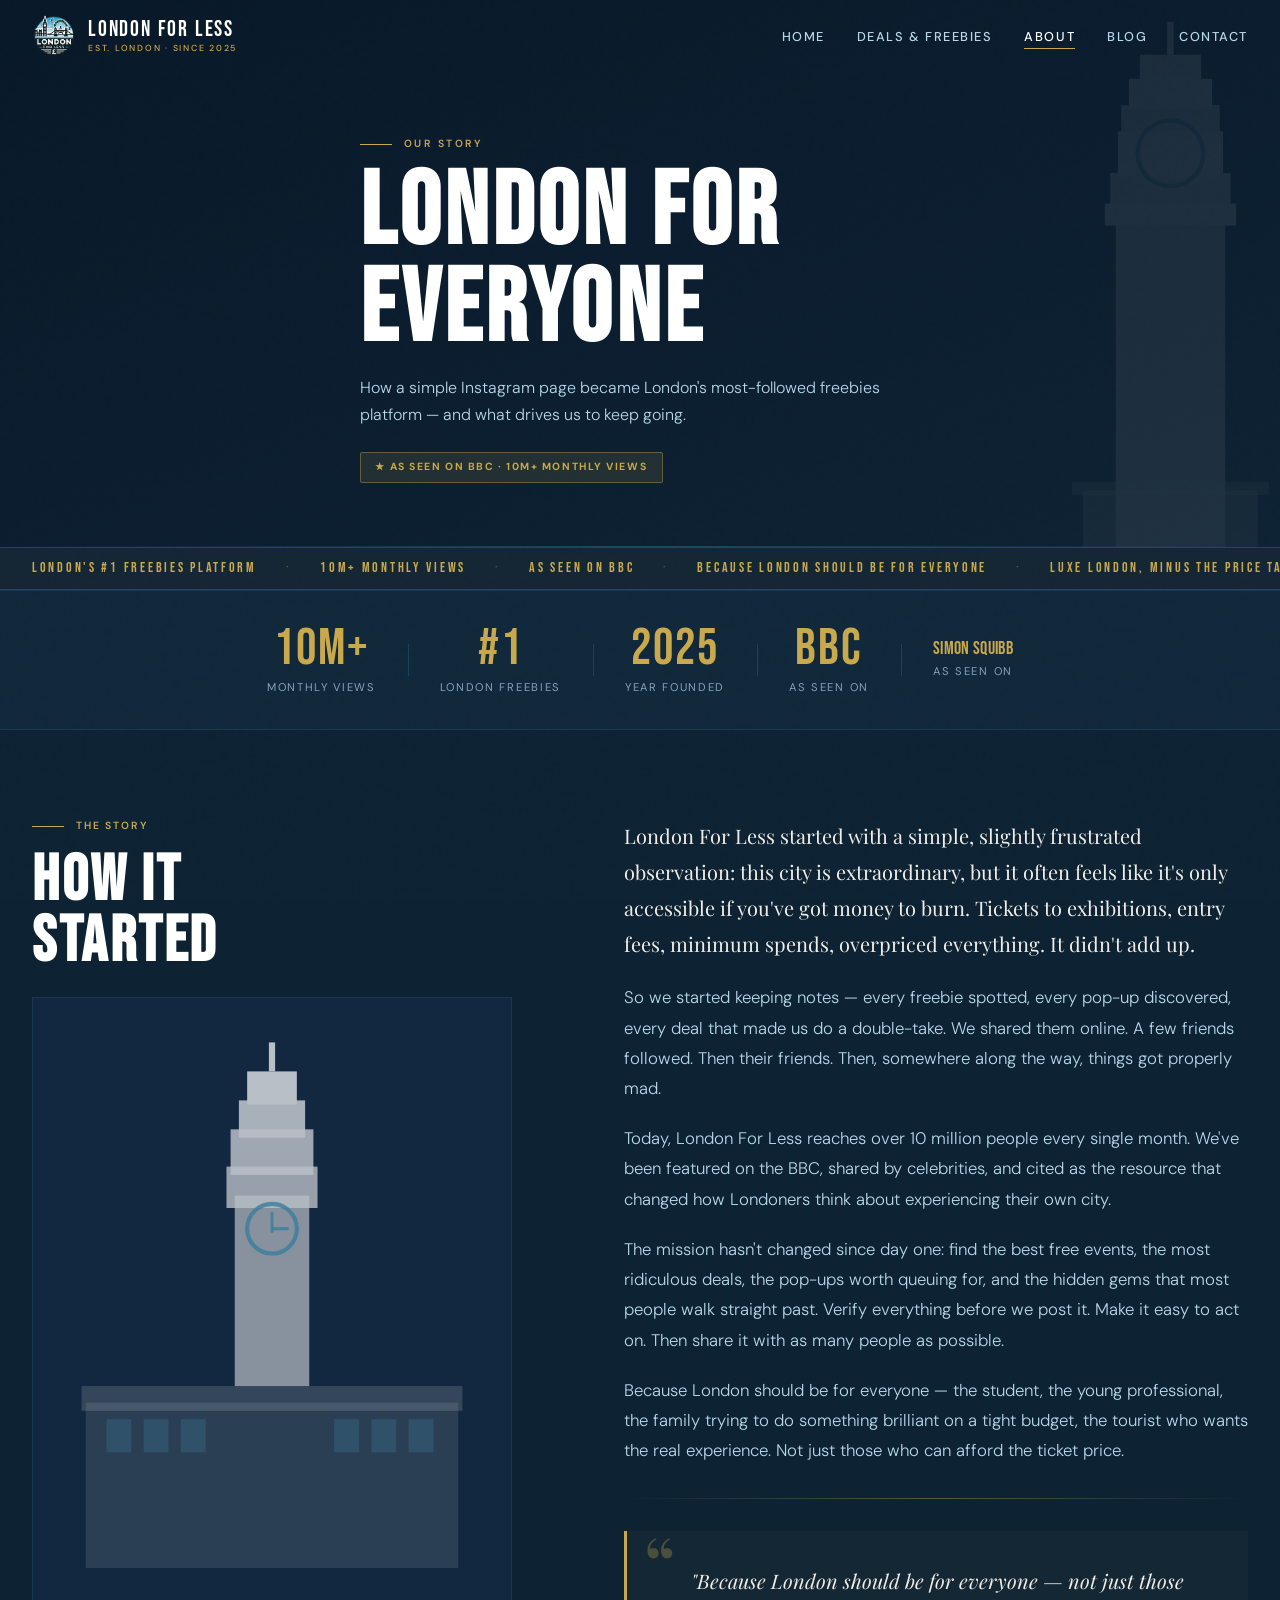
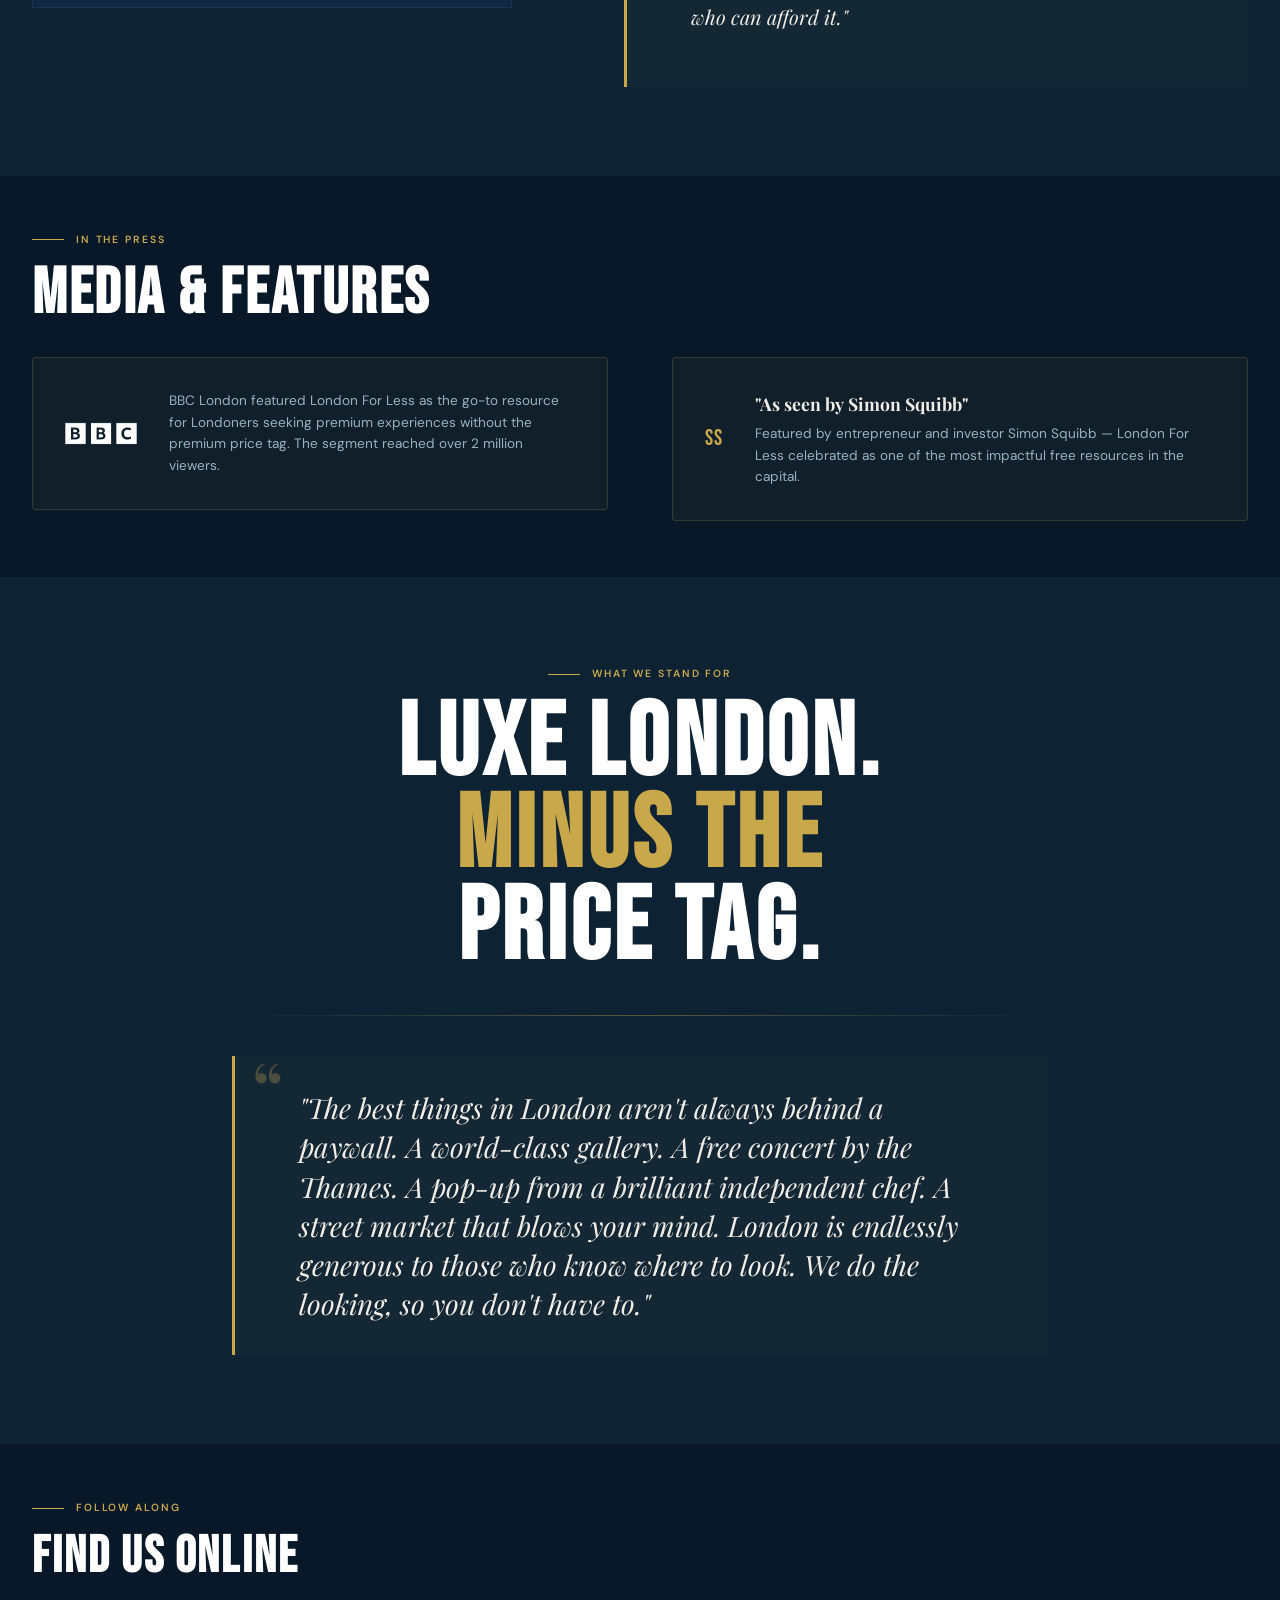
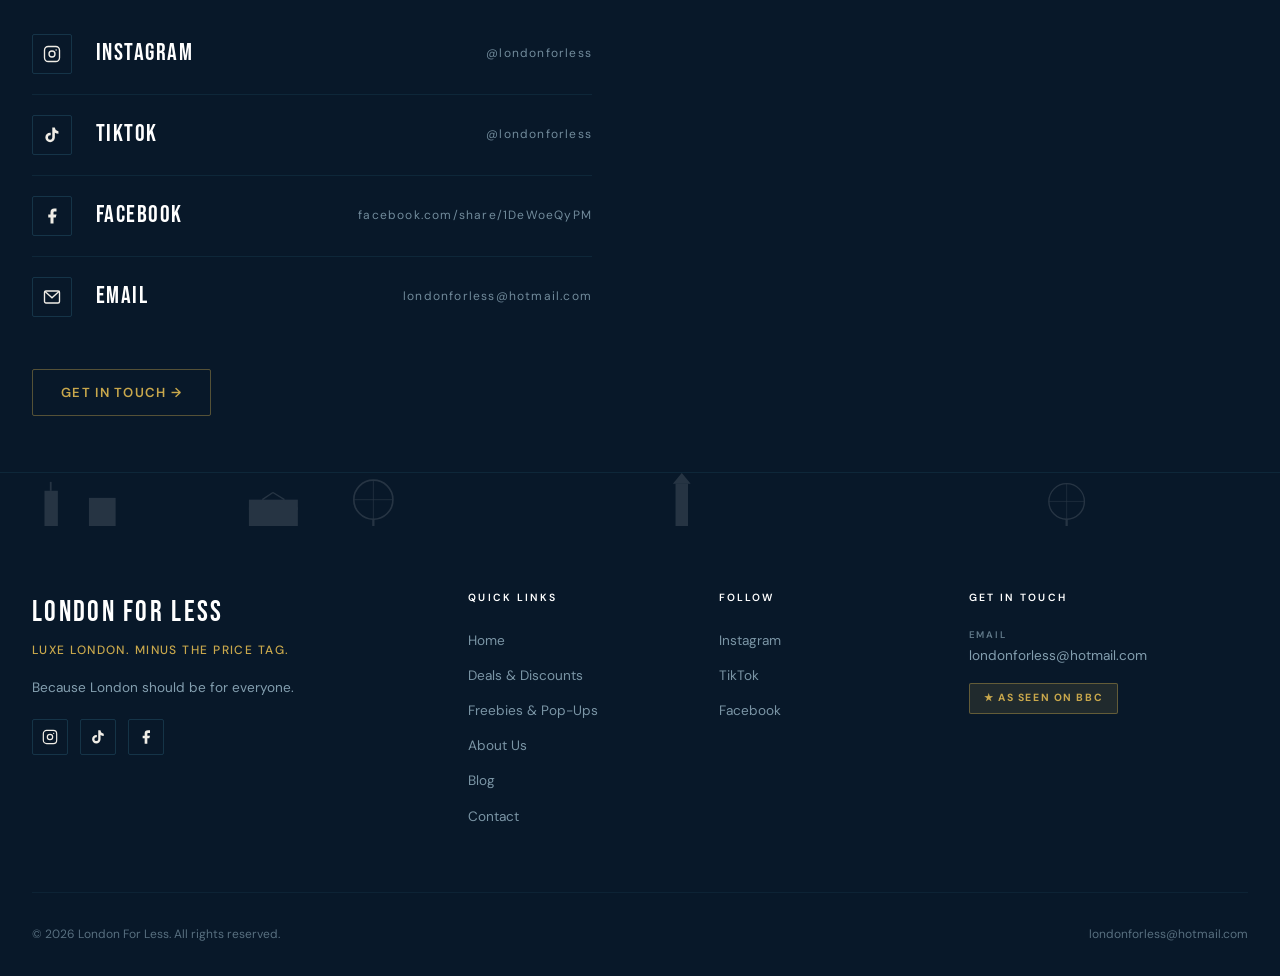
==== commit 6ff23681: "Replace social tiles with branded Instagram/TikTok/Facebook tiles - Replace 4 London landmark tiles " ====
--- a/about.html
+++ b/about.html
@@ -190,7 +190,6 @@
         <div class="media-block">
           <img src="BBC-Logo.png" alt="BBC" class="media-logo" style="width:72px;height:auto;object-fit:contain;background:transparent;filter:brightness(0) invert(1);" />
           <div class="media-text">
-            <h3>"The #1 resource for free London experiences"</h3>
             <p>BBC London featured London For Less as the go-to resource for Londoners seeking premium experiences without the premium price tag. The segment reached over 2 million viewers.</p>
           </div>
         </div>
--- a/styles.css
+++ b/styles.css
@@ -927,7 +927,7 @@
 /* ─── Instagram / Social Teaser ─── */
 .social-teaser {
   display: grid;
-  grid-template-columns: repeat(4, 1fr);
+  grid-template-columns: repeat(3, 1fr);
   gap: 4px;
 }
 
@@ -952,6 +952,13 @@
   transition: background var(--transition);
 }
 .social-tile:hover::after { background: rgba(13,34,51,0.1); }
+/* Branded social tiles — remove opacity/overlay so brand colours show */
+.social-tile[style*="background:linear-gradient"] svg,
+.social-tile[style*="background:#010101"] svg,
+.social-tile[style*="background:#1877F2"] svg { opacity: 1 !important; width: 52%; height: 52%; }
+.social-tile[style*="background:linear-gradient"]::after,
+.social-tile[style*="background:#010101"]::after,
+.social-tile[style*="background:#1877F2"]::after { display: none; }
 
 /* ─── Media / BBC Block ─── */
 .media-block {
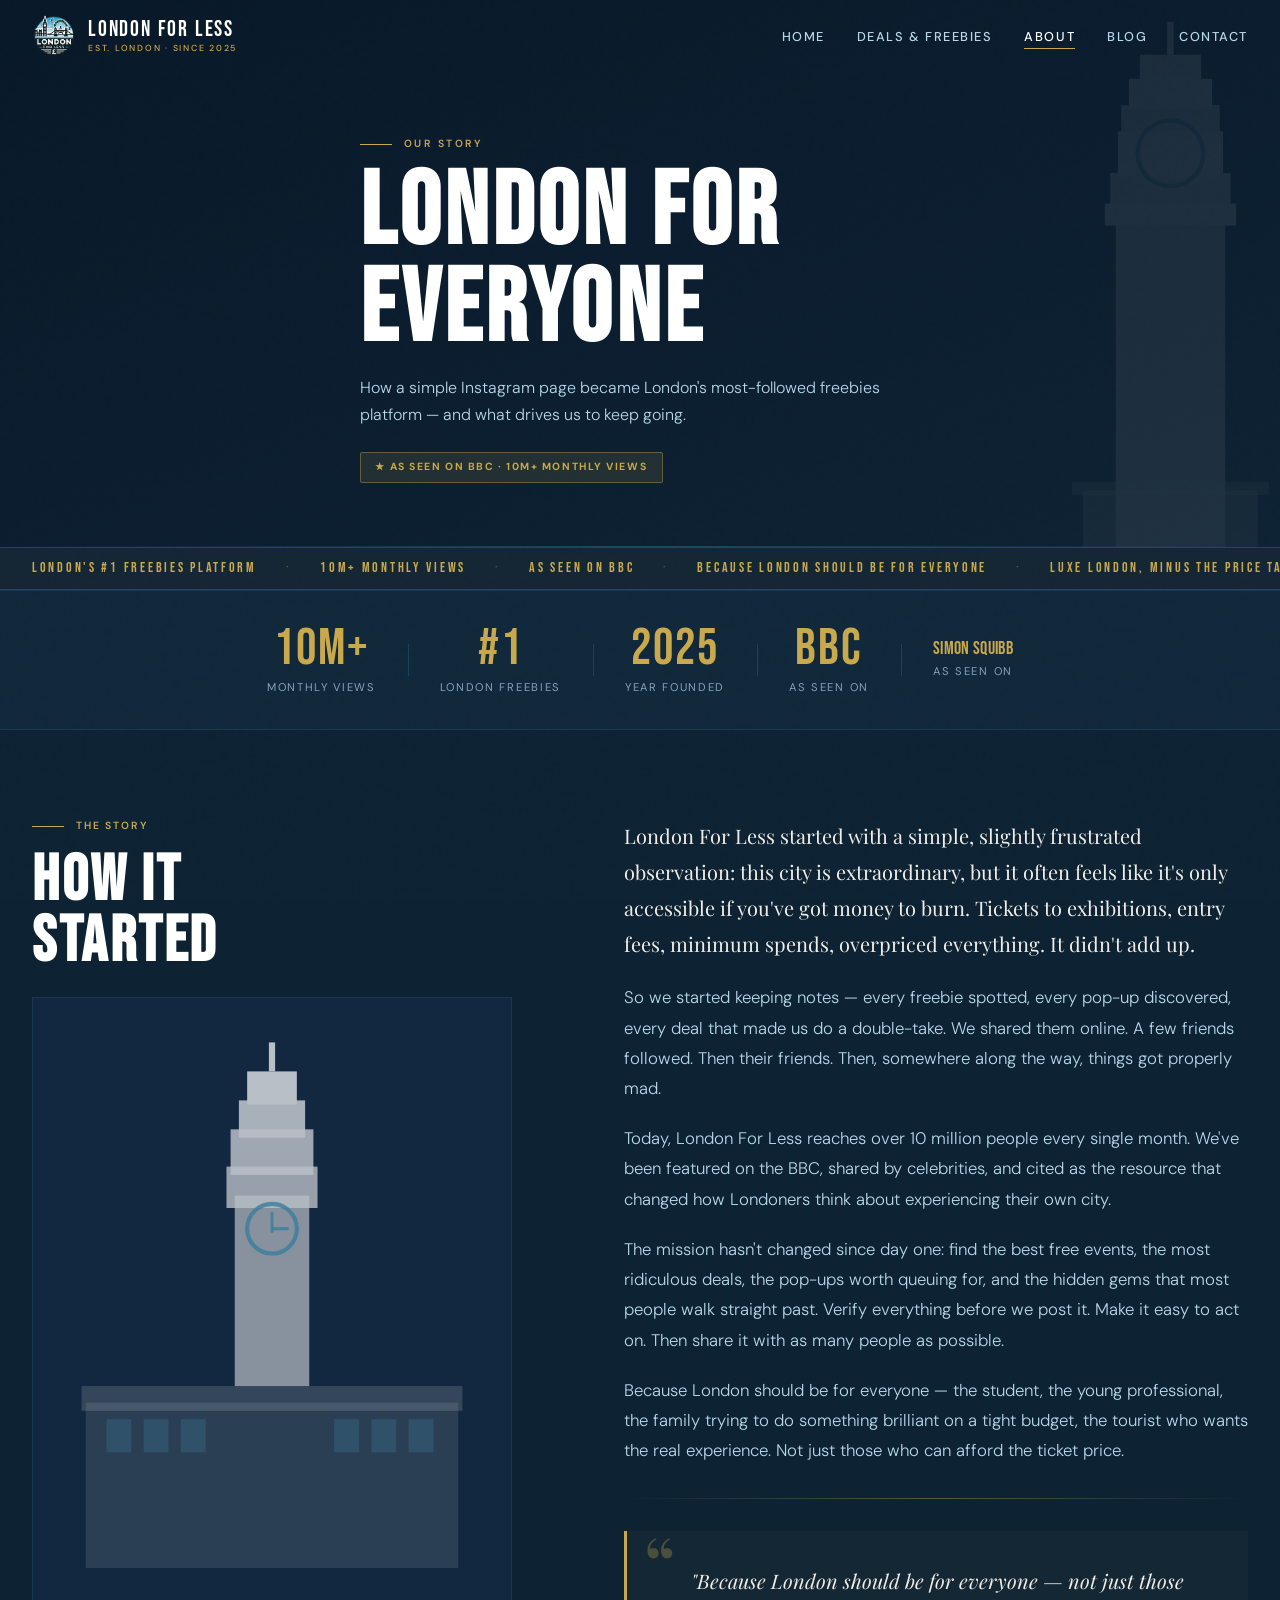
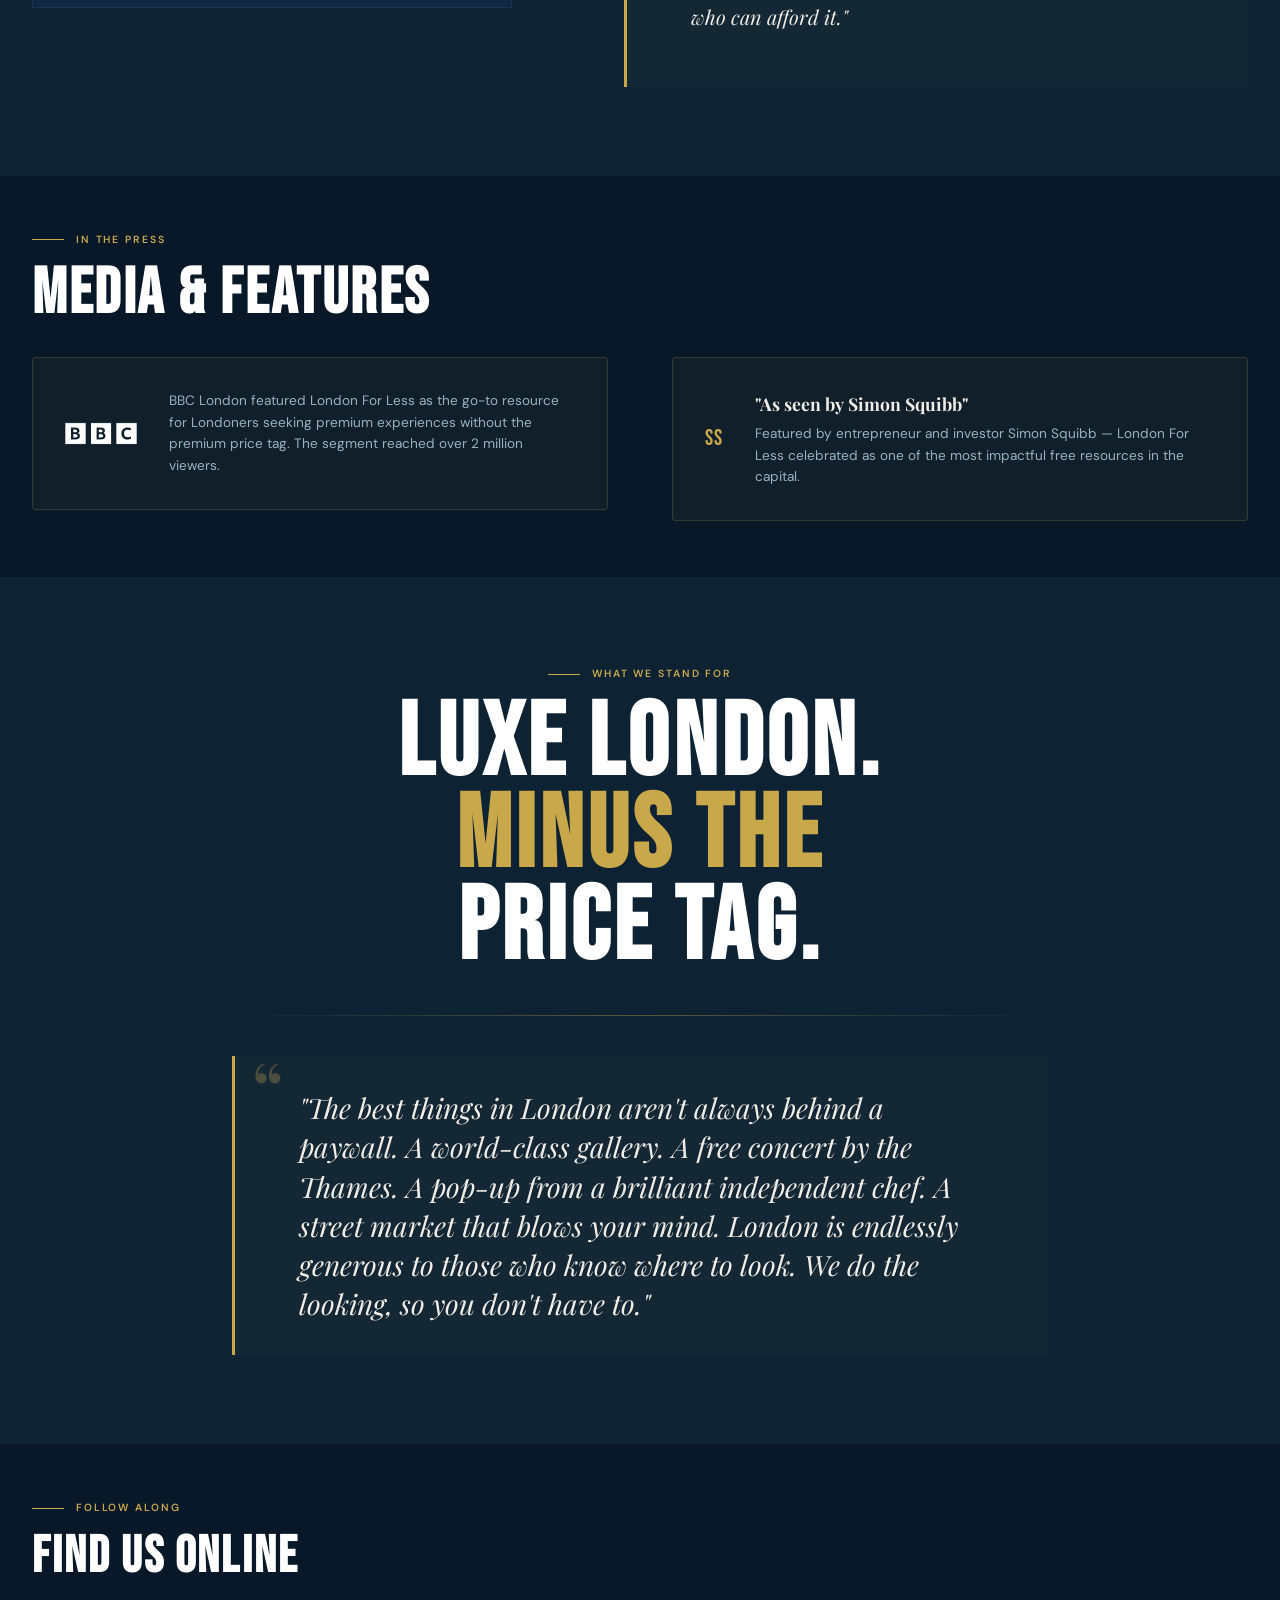
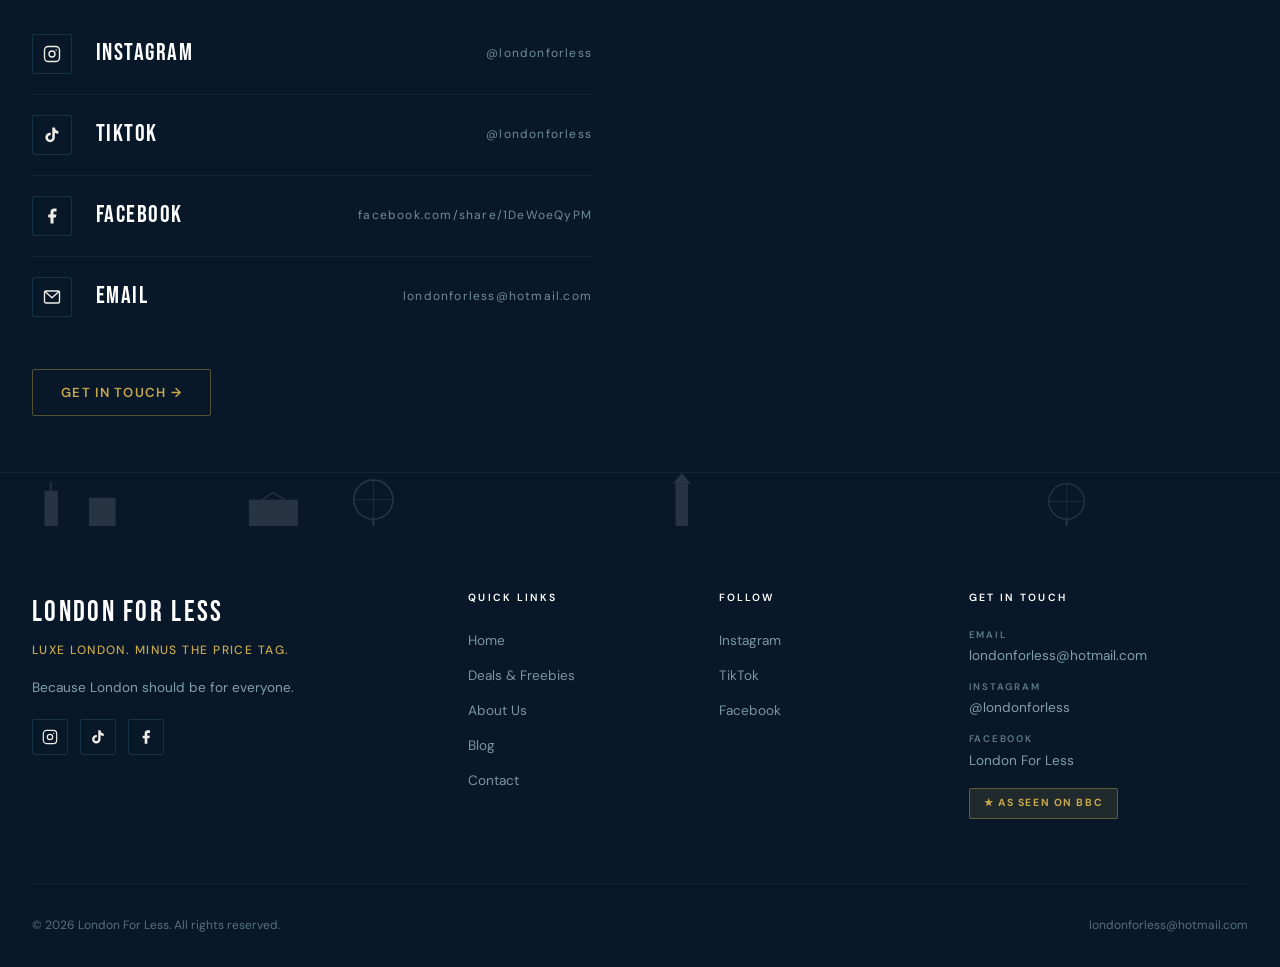
==== commit 6fe14291: "Update footer across all pages: add Instagram/Facebook to Get In Touch, consolidate Quick Links to D" ====
--- a/about.html
+++ b/about.html
@@ -324,8 +324,7 @@
           <div class="footer-col-title">Quick Links</div>
           <ul class="footer-links">
             <li><a href="index.html">Home</a></li>
-            <li><a href="deals.html">Deals & Discounts</a></li>
-            <li><a href="deals.html">Freebies & Pop-Ups</a></li>
+            <li><a href="deals.html">Deals &amp; Freebies</a></li>
             <li><a href="about.html">About Us</a></li>
             <li><a href="blog.html">Blog</a></li>
             <li><a href="contact.html">Contact</a></li>
@@ -345,6 +344,14 @@
             <span class="t-label" style="font-size:0.6rem;color:var(--blue-light);opacity:0.5;">Email</span>
             <a href="mailto:londonforless@hotmail.com">londonforless@hotmail.com</a>
           </div>
+          <div class="footer-contact-item">
+            <span class="t-label" style="font-size:0.6rem;color:var(--blue-light);opacity:0.5;">Instagram</span>
+            <a href="https://www.instagram.com/londonforless" target="_blank" rel="noopener">@londonforless</a>
+          </div>
+          <div class="footer-contact-item">
+            <span class="t-label" style="font-size:0.6rem;color:var(--blue-light);opacity:0.5;">Facebook</span>
+            <a href="https://www.facebook.com/share/1DeWoeQyPM" target="_blank" rel="noopener">London For Less</a>
+          </div>
           <div style="margin-top:1rem;"><span class="badge badge-bbc">★ As Seen On BBC</span></div>
         </div>
       </div>
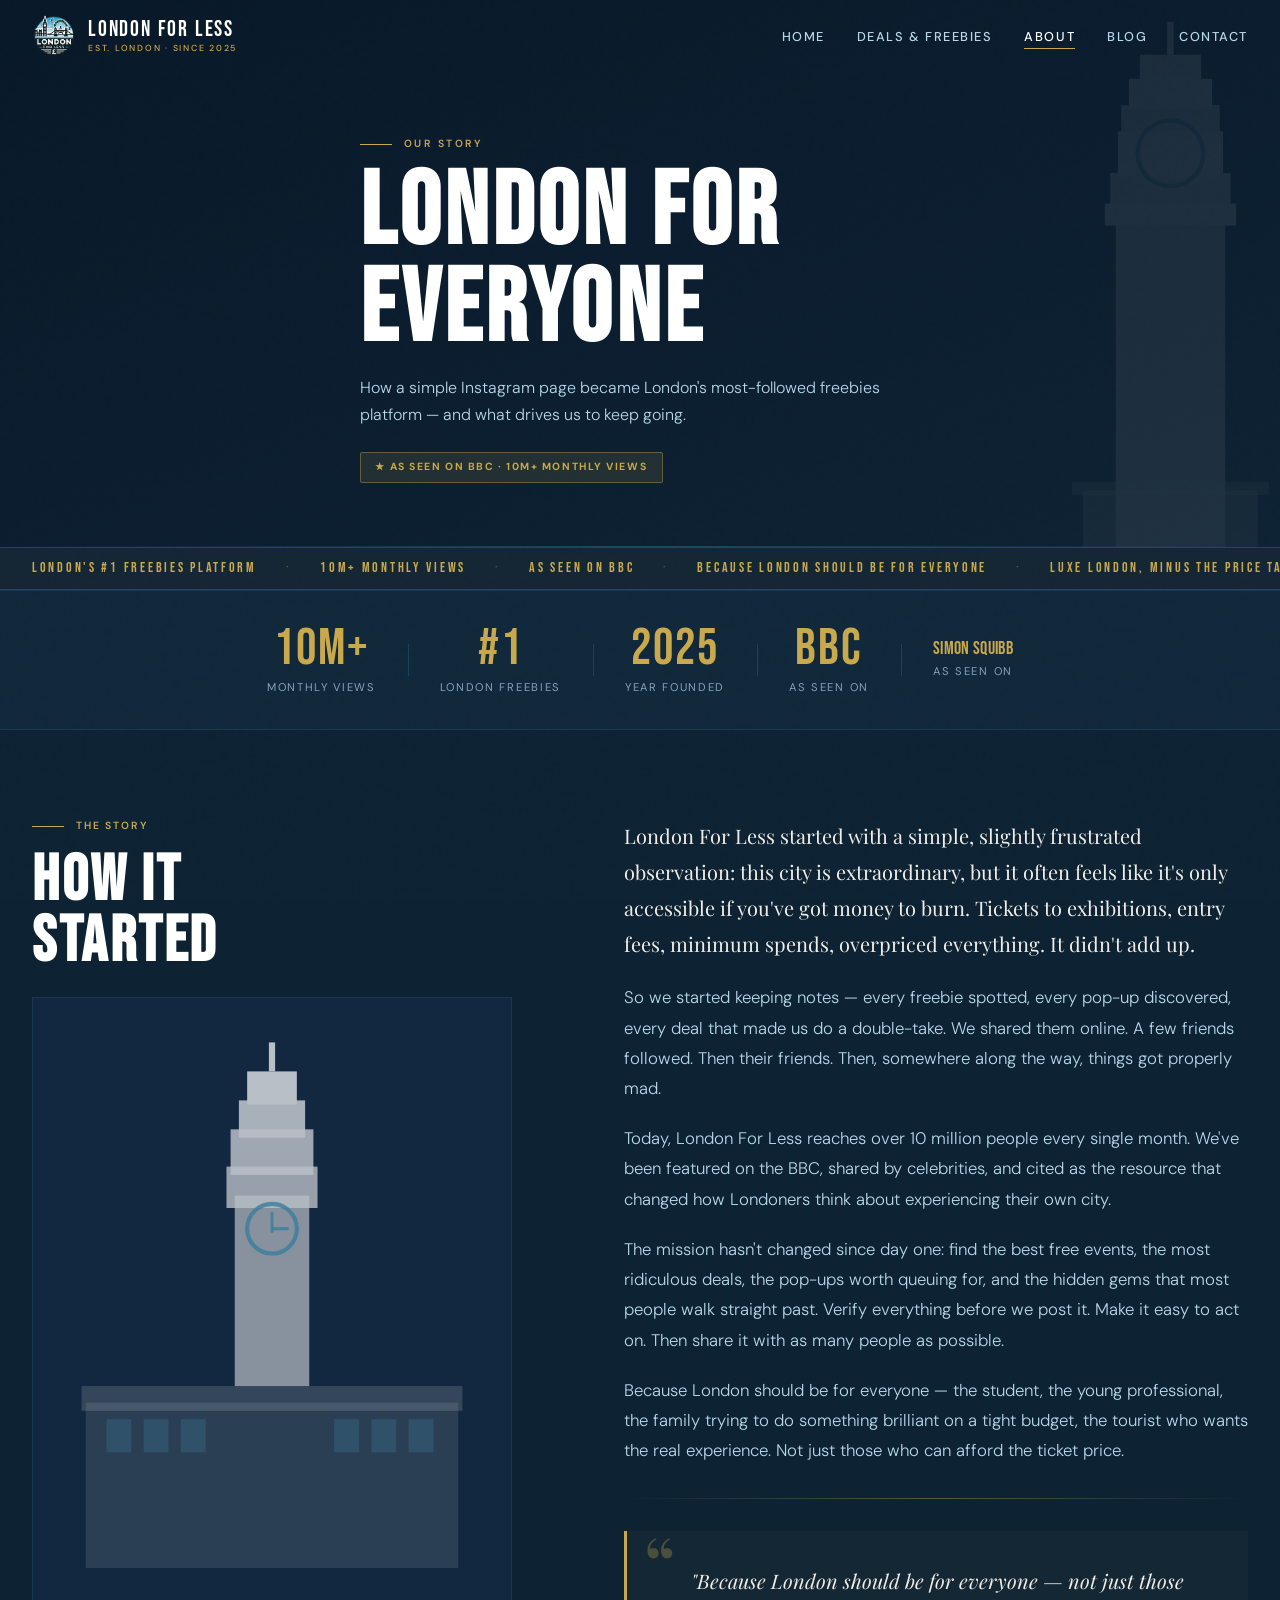
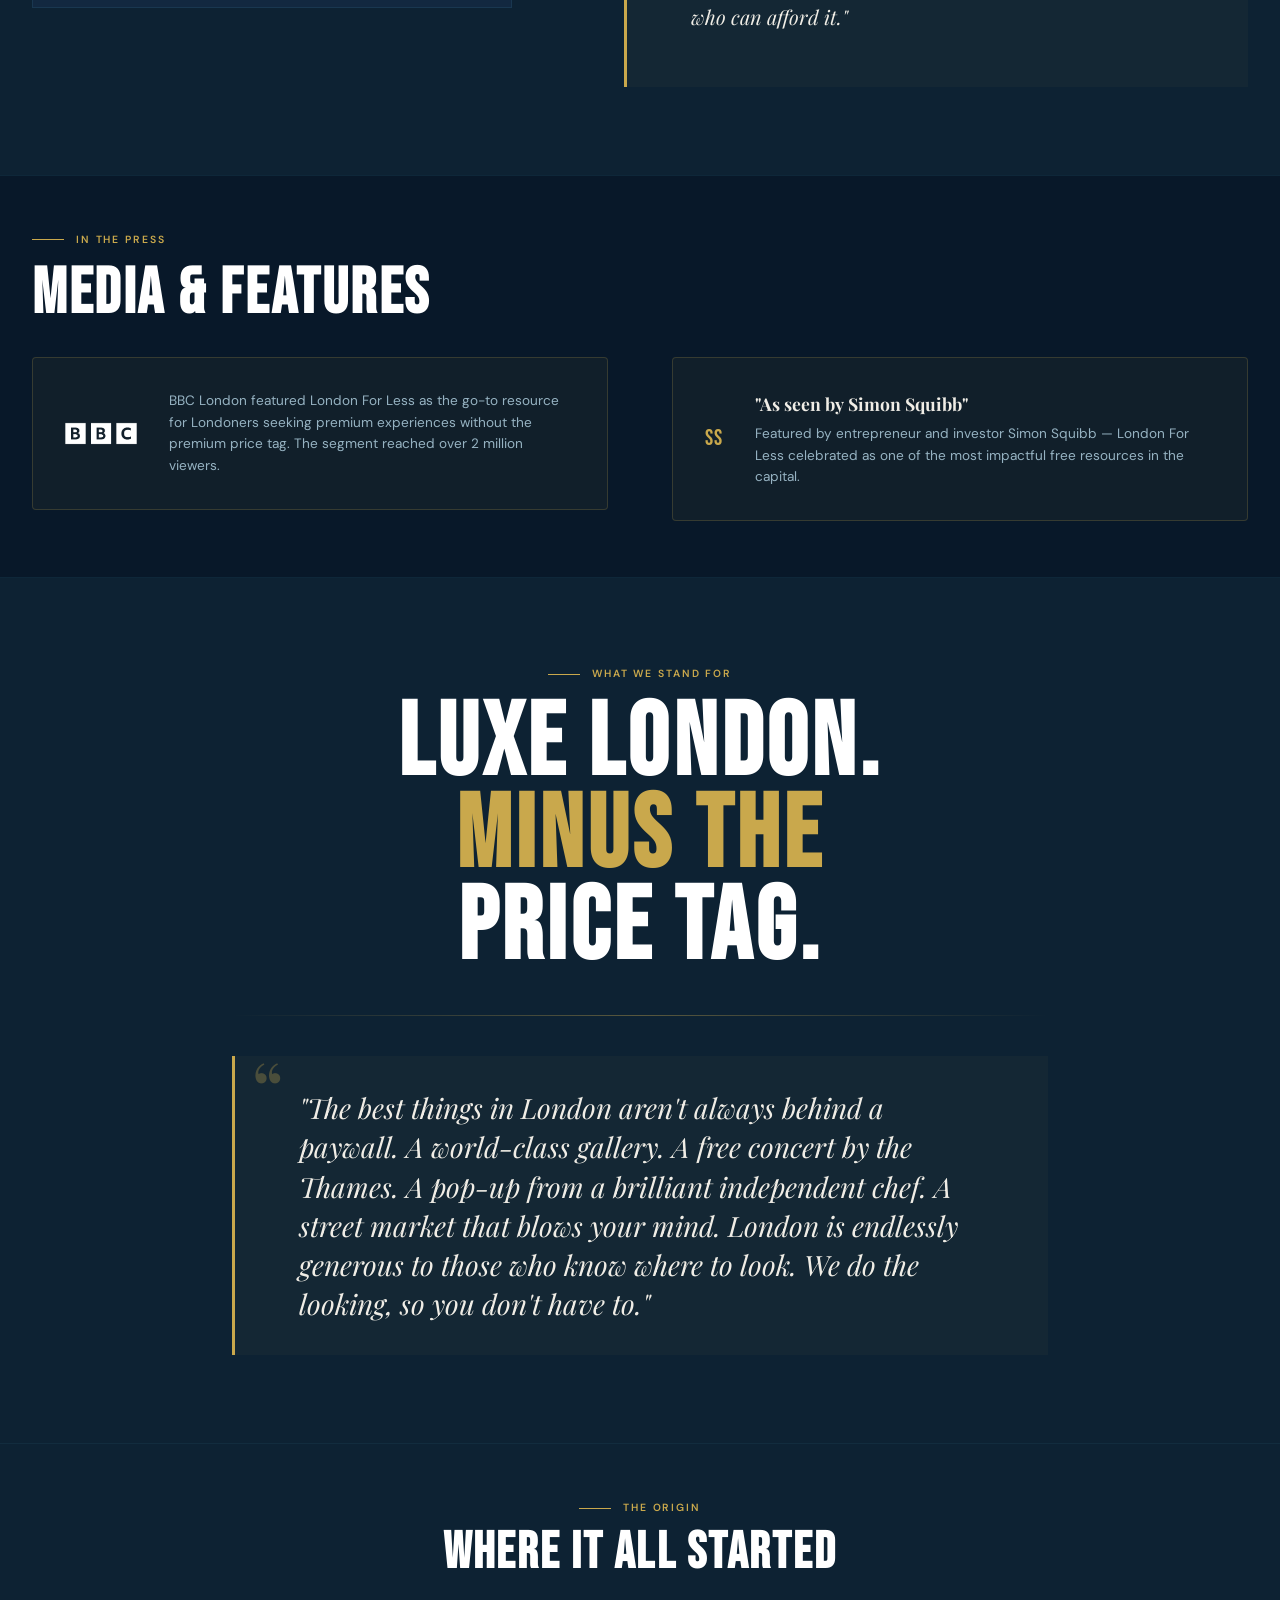
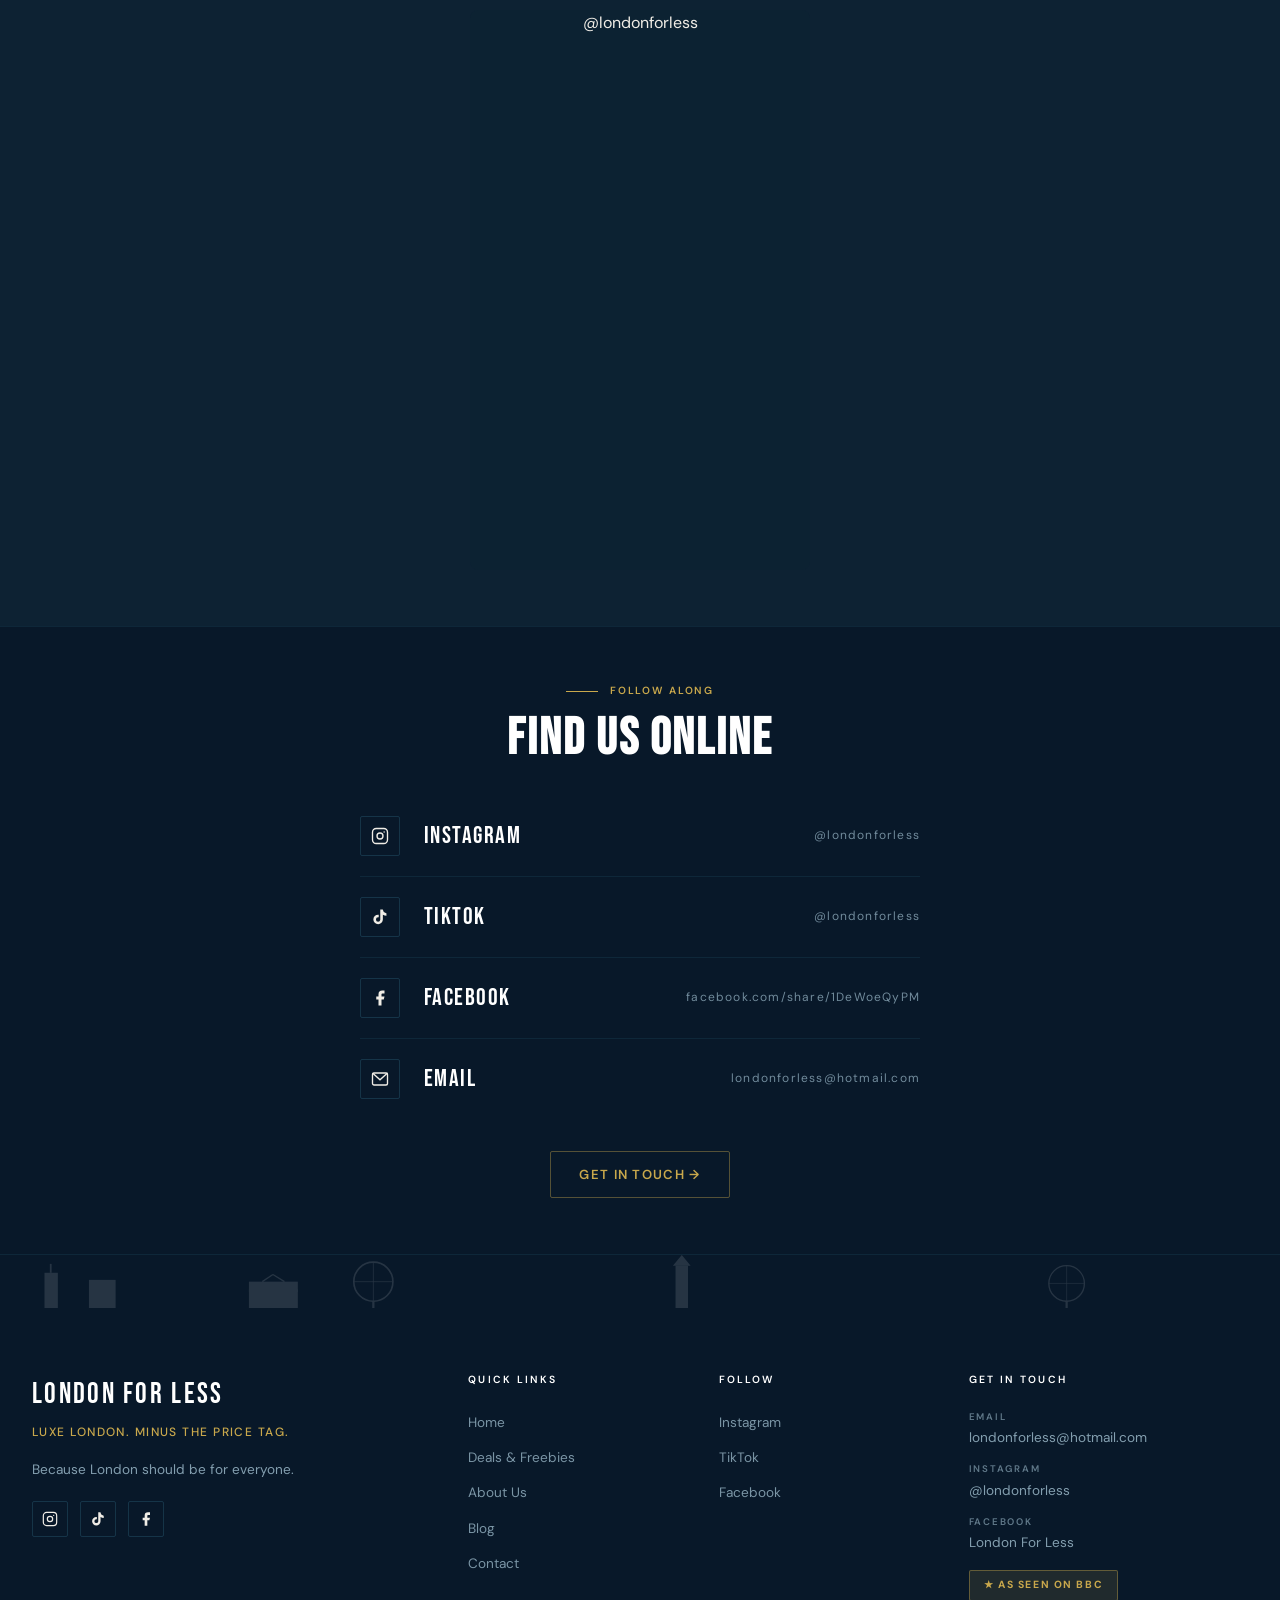
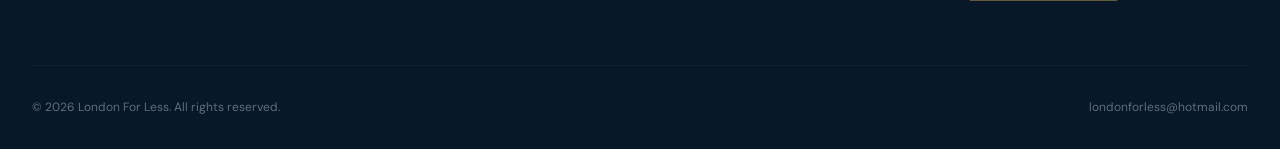
==== commit 6f36ea07: "Centre Find Us Online and add 'Where It All Started' TikTok on about; centre deals and blog heroes; " ====
--- a/about.html
+++ b/about.html
@@ -231,18 +231,46 @@
 
 
   <!-- ═══════════════════════════════════════
+       WHERE IT ALL STARTED
+  ════════════════════════════════════════ -->
+  <section class="section-sm" style="background:var(--navy);border-top:1px solid rgba(75,163,195,0.08);">
+    <div class="container" style="text-align:center;">
+      <div class="section-label fade-up" style="justify-content:center;margin-bottom:0.75rem;">
+        <span class="t-label" style="color:var(--gold);">The Origin</span>
+      </div>
+      <h2 class="t-display fade-up" style="font-size:clamp(2rem,4vw,3.5rem);color:var(--white);margin-bottom:var(--space-md);">
+        Where It All Started
+      </h2>
+      <div class="fade-up" style="display:flex;justify-content:center;">
+        <div class="tiktok-slot" style="flex:0 0 auto;width:min(340px,100%);">
+          <blockquote class="tiktok-embed"
+            cite="https://www.tiktok.com/@londonforless/video/7500704848191573270"
+            data-video-id="7500704848191573270"
+            style="border:none;margin:0;padding:0;background:rgba(13,34,51,0.6);border-radius:8px;min-height:560px;">
+            <section>
+              <a href="https://www.tiktok.com/@londonforless/video/7500704848191573270" target="_blank" rel="noopener">@londonforless</a>
+            </section>
+          </blockquote>
+        </div>
+      </div>
+    </div>
+  </section>
+  <script async src="https://www.tiktok.com/embed.js"></script>
+
+
+  <!-- ═══════════════════════════════════════
        SOCIAL LINKS
   ════════════════════════════════════════ -->
   <section class="section-sm" style="background:var(--navy-deep);border-top:1px solid rgba(75,163,195,0.1);">
-    <div class="container">
-      <div class="section-label fade-up">
+    <div class="container" style="text-align:center;">
+      <div class="section-label fade-up" style="justify-content:center;">
         <span class="t-label" style="color:var(--gold);">Follow Along</span>
       </div>
       <h2 class="t-display fade-up" style="font-size:clamp(2rem,4vw,3.5rem);color:var(--white);margin-bottom:var(--space-md);">
         Find Us Online
       </h2>
 
-      <div style="max-width:560px;">
+      <div style="max-width:560px;margin:0 auto;">
         <a href="https://www.instagram.com/londonforless" target="_blank" rel="noopener" class="social-row">
           <div class="social-row-icon">
             <svg viewBox="0 0 24 24" fill="none" stroke="currentColor" stroke-width="1.8" xmlns="http://www.w3.org/2000/svg" aria-hidden="true"><rect x="2" y="2" width="20" height="20" rx="5"/><circle cx="12" cy="12" r="4"/><circle cx="17.5" cy="6.5" r="1" fill="currentColor" stroke="none"/></svg>
@@ -276,7 +304,7 @@
         </a>
       </div>
 
-      <div style="margin-top:var(--space-md);">
+      <div style="margin-top:var(--space-md);text-align:center;">
         <a href="contact.html" class="btn btn-ghost" style="font-size:0.82rem;padding:0.75rem 1.75rem;">
           Get In Touch →
         </a>
--- a/styles.css
+++ b/styles.css
@@ -878,8 +878,8 @@
   top: 50%;
   left: 50%;
   transform: translate(-50%, -50%);
-  width: 600px;
-  height: 600px;
+  width: min(600px, 150vw);
+  height: min(600px, 150vw);
   background: radial-gradient(circle, rgba(75,163,195,0.06) 0%, transparent 70%);
   pointer-events: none;
 }
@@ -1457,12 +1457,35 @@
 
   .scroll-strip-wrap::before,
   .scroll-strip-wrap::after { width: 1.5rem; }
+
+  /* TikTok slots — stack to single column on tablet/mobile */
+  .tiktok-slot { min-width: min(300px, 100%) !important; max-width: 100% !important; flex: 1 1 100% !important; }
+
+  /* Hero layout — reduce gap, allow logo to shrink */
+  .hero-content > div[style*="display:flex"] { gap: 1.5rem; }
+  .hero-content img { width: clamp(160px, 35vw, 300px) !important; }
+
+  /* Centred page hero — hide the decorative line before eyebrow */
+  [style*="text-align:center"] .page-hero-eyebrow::before { display: none; }
 }
 
 @media (max-width: 480px) {
-  .hero-content { padding: var(--space-md); }
+  .hero-content { padding: var(--space-sm) var(--space-sm); }
   .filter-bar { top: var(--nav-height); padding: 0.75rem var(--space-sm); }
   .deal-card-visual { height: 160px; }
+
+  /* Hero stats — stack cleanly on small screens */
+  .hero-stats-row { flex-direction: column; gap: 1rem; }
+  .hero-stat-divider { display: none; }
+
+  /* Social tiles — single column on very small screens */
+  .social-teaser { grid-template-columns: 1fr 1fr; }
+
+  /* Prevent any max-width from eating all padding */
+  p[style*="max-width"] { max-width: 100% !important; }
+
+  /* TikTok slots — stack to single column */
+  .tiktok-slot { min-width: 100% !important; max-width: 100% !important; flex: none !important; }
 }
 
 /* ─── Animated entrance ─── */
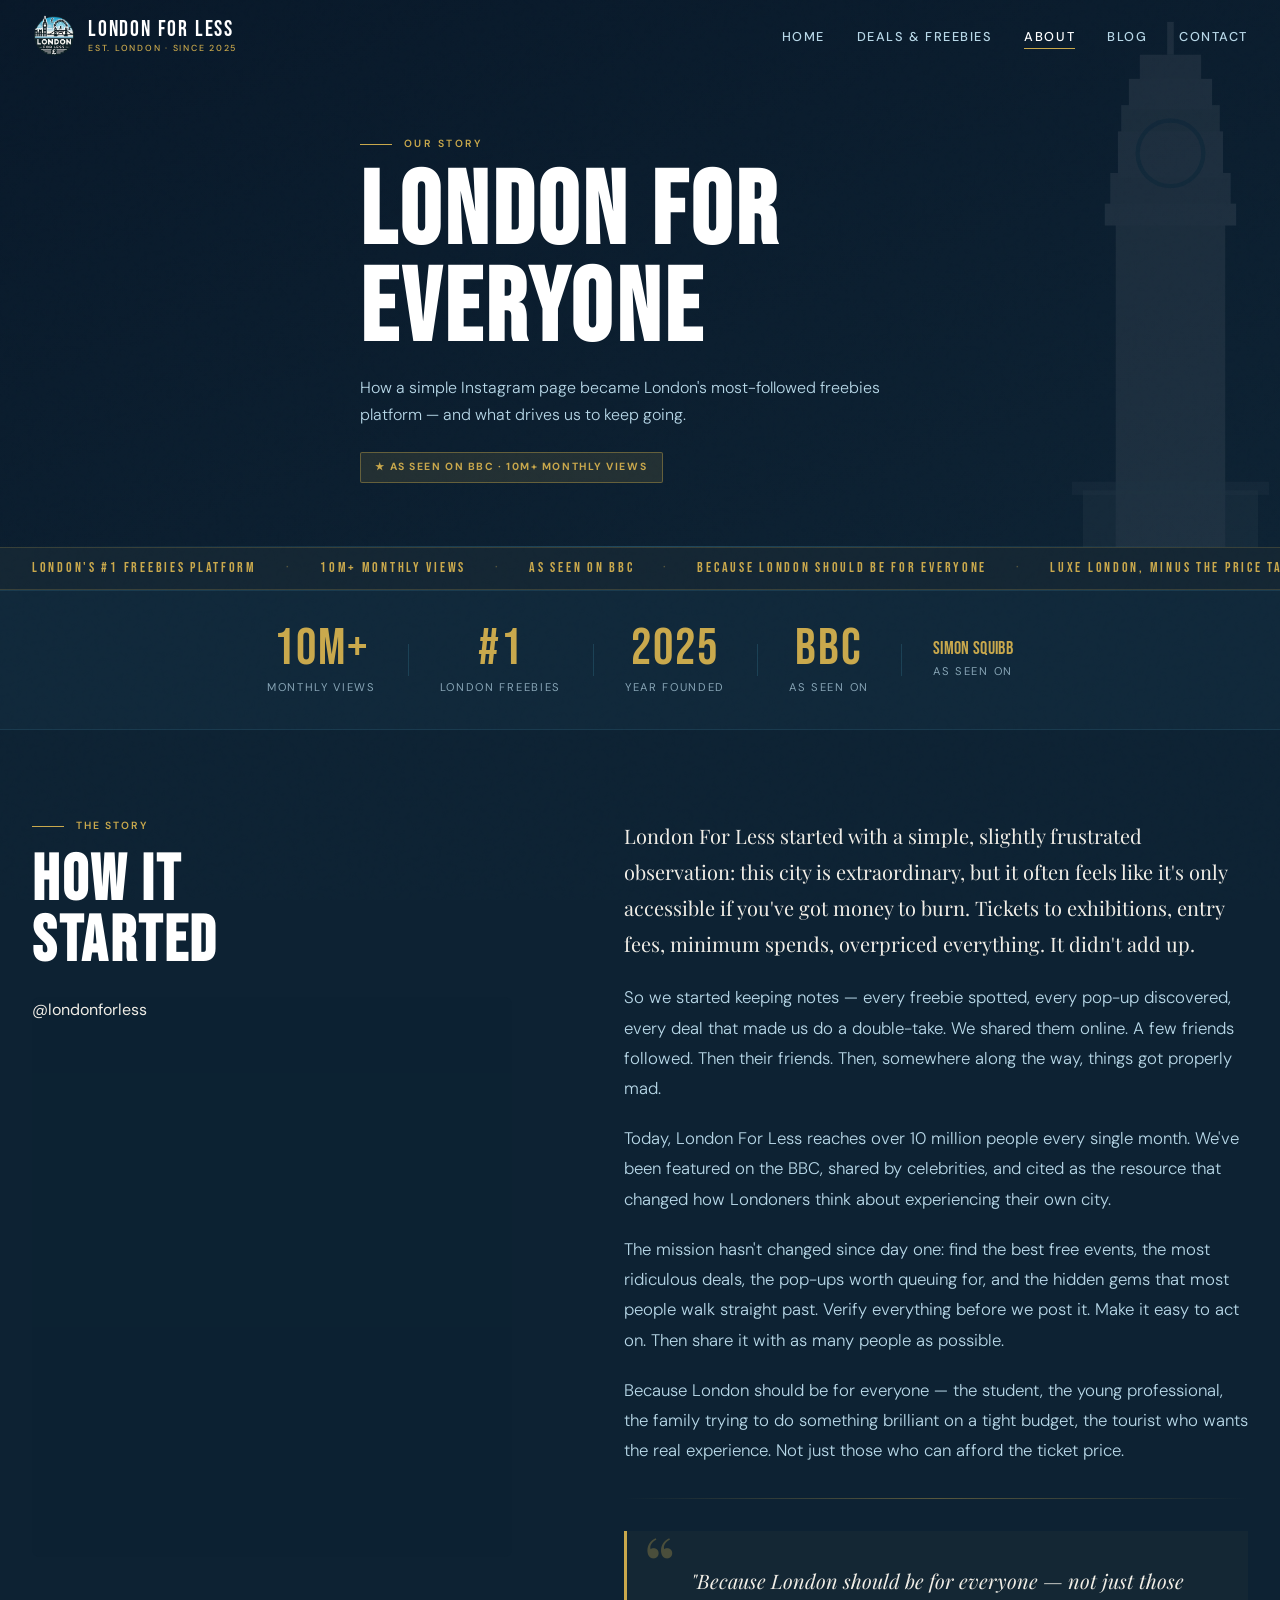
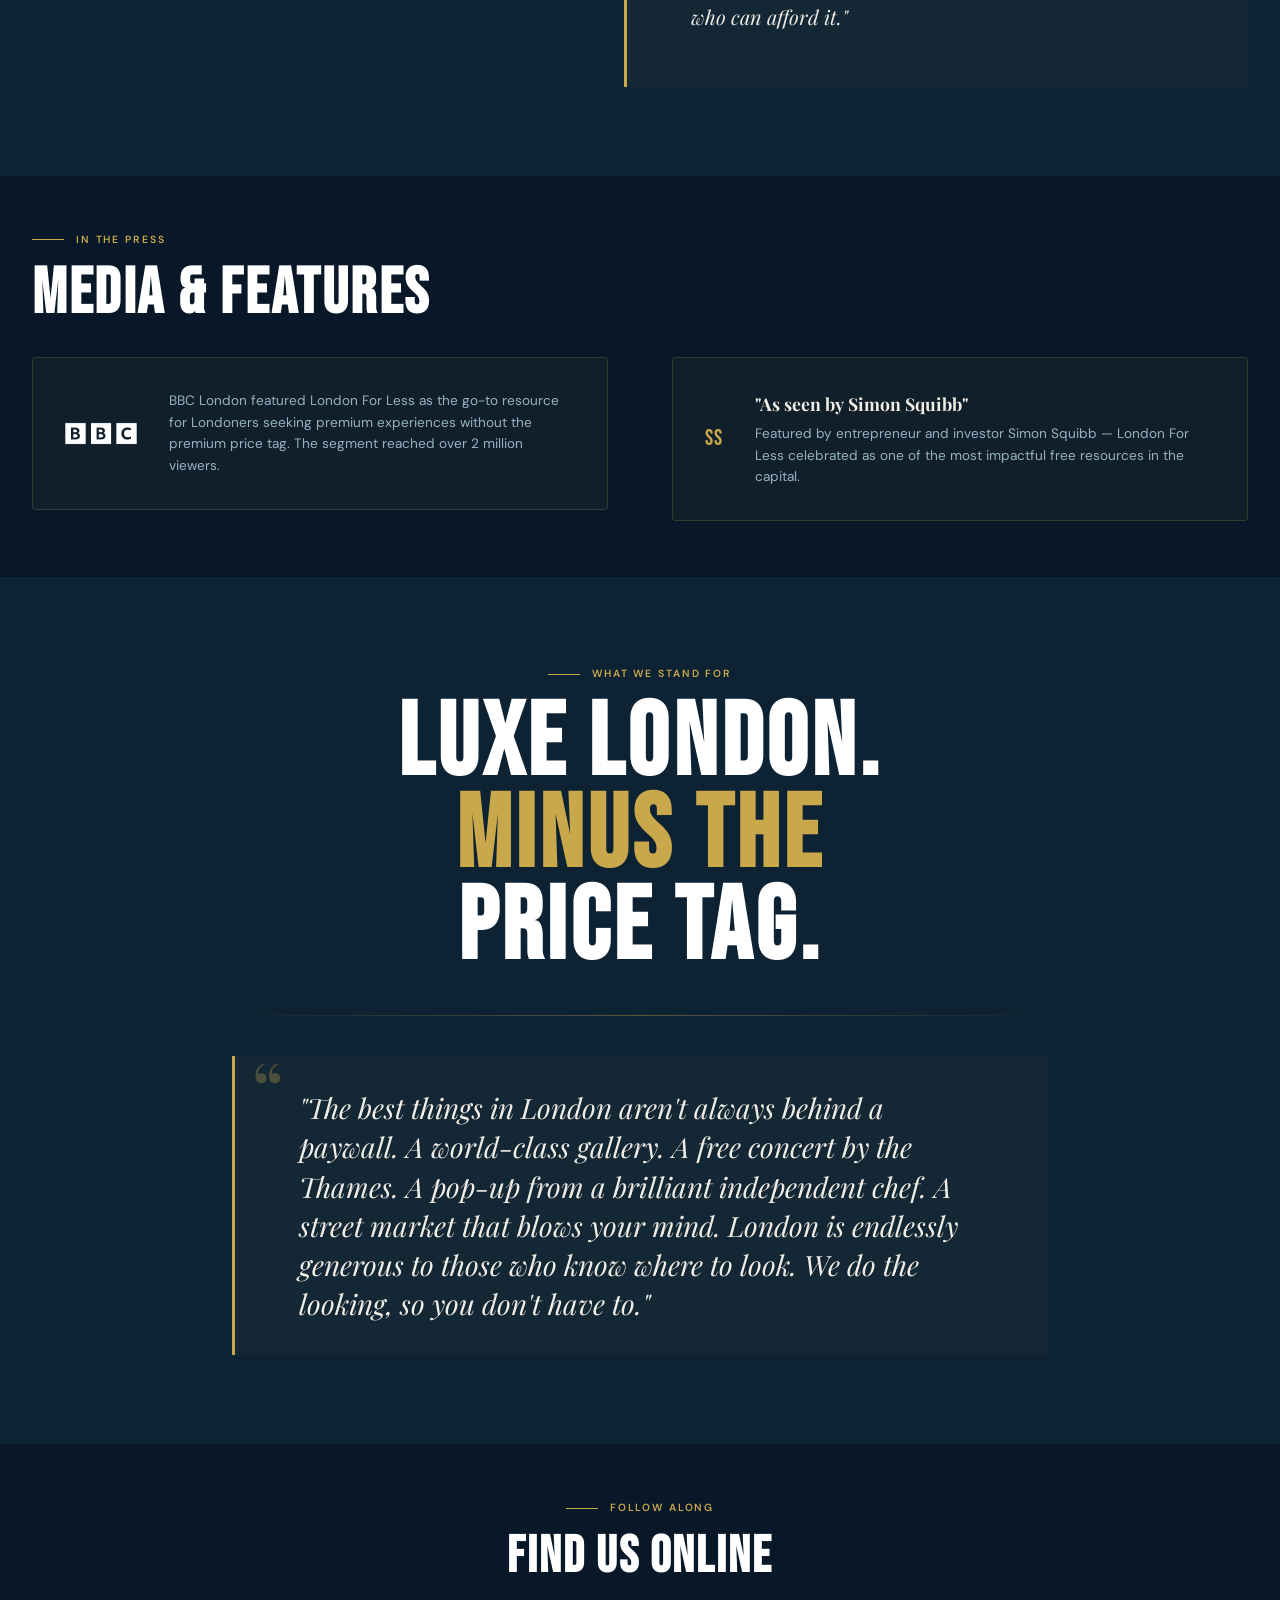
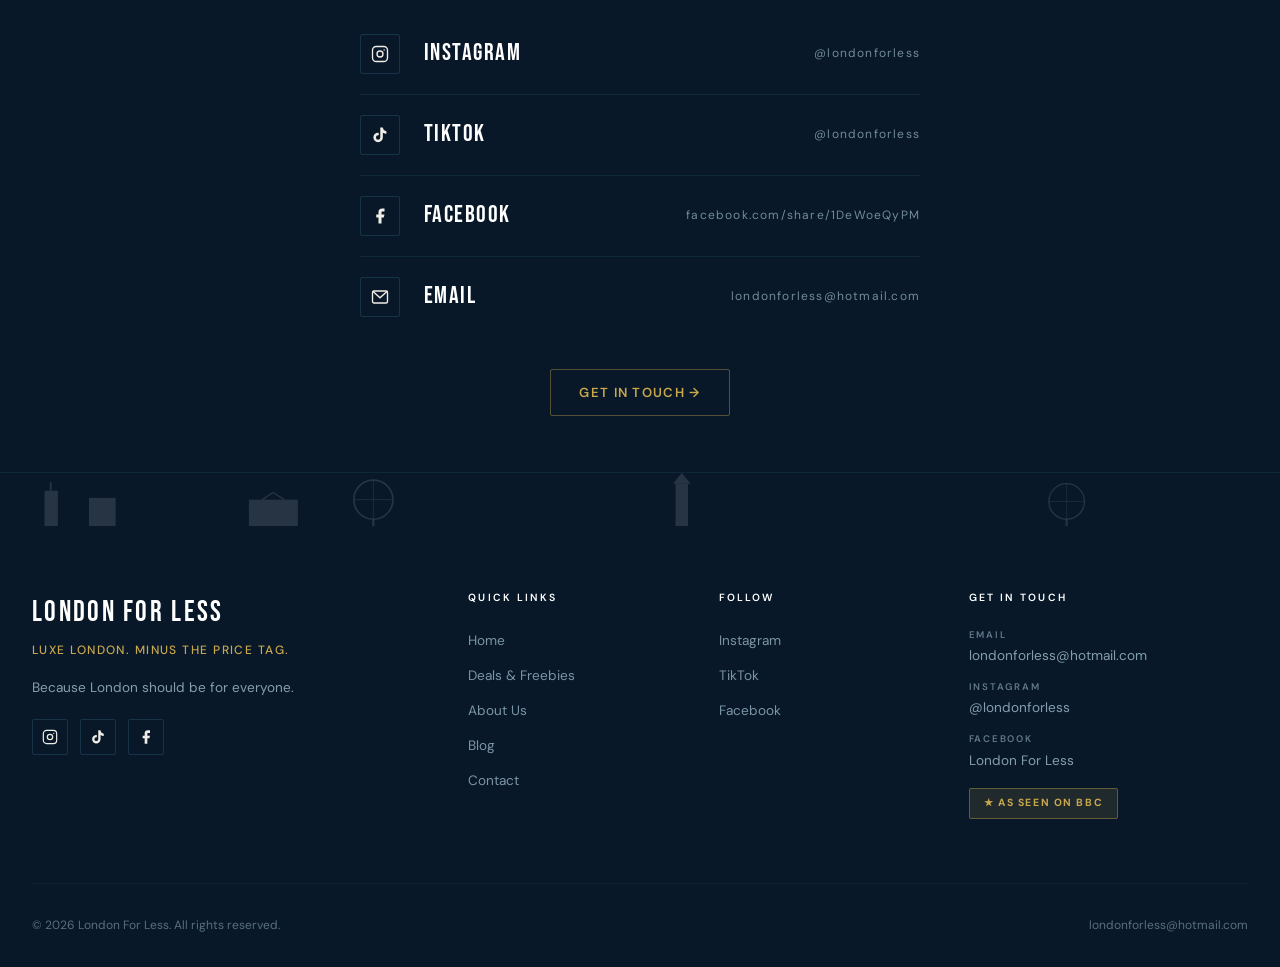
==== commit 4c8d6b8f: "Mobile fixes: remove Get Deals nav button, centre BBC logo, replace Big Ben with TikTok on about, fi" ====
--- a/about.html
+++ b/about.html
@@ -33,7 +33,6 @@
 </nav>
 <div class="nav-mobile-overlay" role="dialog" aria-modal="true">
   <a href="index.html">Home</a><a href="deals.html">Deals &amp; Freebies</a><a href="about.html">About</a><a href="blog.html">Blog</a><a href="contact.html">Contact</a>
-  <a href="deals.html" class="nav-mobile-cta">Get Deals →</a>
 </div>
 
 
@@ -116,38 +115,22 @@
       <div class="grid-split">
 
         <!-- Sticky label column -->
-        <div style="position:sticky;top:calc(var(--nav-height) + 2rem);">
+        <div class="about-sticky-col" style="position:sticky;top:calc(var(--nav-height) + 2rem);">
           <div class="section-label fade-up">
             <span class="t-label" style="color:var(--gold);">The Story</span>
           </div>
           <h2 class="t-display fade-up" style="font-size:clamp(3rem,5vw,5rem);color:var(--white);margin-bottom:1.5rem;">How It<br/>Started</h2>
 
-          <!-- Big Ben SVG as section art -->
-          <div style="background:var(--navy-mid);border:1px solid rgba(75,163,195,0.12);padding:2rem;margin-top:1.5rem;" class="fade-up">
-            <svg viewBox="0 0 200 260" xmlns="http://www.w3.org/2000/svg" aria-hidden="true" style="width:100%;opacity:0.7;">
-              <!-- Parliament -->
-              <rect x="10" y="180" width="180" height="80" fill="white" opacity="0.15"/>
-              <rect x="8" y="172" width="184" height="12" fill="white" opacity="0.2"/>
-              <!-- Parliament windows -->
-              <rect x="20" y="188" width="12" height="16" fill="#4BA3C3" opacity="0.3"/>
-              <rect x="38" y="188" width="12" height="16" fill="#4BA3C3" opacity="0.3"/>
-              <rect x="56" y="188" width="12" height="16" fill="#4BA3C3" opacity="0.3"/>
-              <rect x="130" y="188" width="12" height="16" fill="#4BA3C3" opacity="0.3"/>
-              <rect x="148" y="188" width="12" height="16" fill="#4BA3C3" opacity="0.3"/>
-              <rect x="166" y="188" width="12" height="16" fill="#4BA3C3" opacity="0.3"/>
-              <!-- Big Ben tower body -->
-              <rect x="82" y="80" width="36" height="92" fill="white" opacity="0.7"/>
-              <!-- Clock section -->
-              <rect x="78" y="66" width="44" height="20" fill="white" opacity="0.8"/>
-              <rect x="80" y="48" width="40" height="22" fill="white" opacity="0.85"/>
-              <rect x="84" y="34" width="32" height="18" fill="white" opacity="0.9"/>
-              <rect x="88" y="20" width="24" height="16" fill="white"/>
-              <line x1="100" y1="20" x2="100" y2="6" stroke="white" stroke-width="3"/>
-              <!-- Clock face -->
-              <circle cx="100" cy="96" r="12" fill="none" stroke="#4BA3C3" stroke-width="2" opacity="0.8"/>
-              <line x1="100" y1="88" x2="100" y2="98" stroke="#4BA3C3" stroke-width="1.5" opacity="0.8"/>
-              <line x1="100" y1="96" x2="108" y2="96" stroke="#4BA3C3" stroke-width="1.5" opacity="0.8"/>
-            </svg>
+          <!-- TikTok origin video -->
+          <div class="fade-up" style="margin-top:1.5rem;">
+            <blockquote class="tiktok-embed"
+              cite="https://www.tiktok.com/@londonforless/video/7500704848191573270"
+              data-video-id="7500704848191573270"
+              style="border:none;margin:0;padding:0;background:rgba(13,34,51,0.6);border-radius:8px;min-height:560px;">
+              <section>
+                <a href="https://www.tiktok.com/@londonforless/video/7500704848191573270" target="_blank" rel="noopener">@londonforless</a>
+              </section>
+            </blockquote>
           </div>
         </div>
 
@@ -230,31 +213,6 @@
   </section>
 
 
-  <!-- ═══════════════════════════════════════
-       WHERE IT ALL STARTED
-  ════════════════════════════════════════ -->
-  <section class="section-sm" style="background:var(--navy);border-top:1px solid rgba(75,163,195,0.08);">
-    <div class="container" style="text-align:center;">
-      <div class="section-label fade-up" style="justify-content:center;margin-bottom:0.75rem;">
-        <span class="t-label" style="color:var(--gold);">The Origin</span>
-      </div>
-      <h2 class="t-display fade-up" style="font-size:clamp(2rem,4vw,3.5rem);color:var(--white);margin-bottom:var(--space-md);">
-        Where It All Started
-      </h2>
-      <div class="fade-up" style="display:flex;justify-content:center;">
-        <div class="tiktok-slot" style="flex:0 0 auto;width:min(340px,100%);">
-          <blockquote class="tiktok-embed"
-            cite="https://www.tiktok.com/@londonforless/video/7500704848191573270"
-            data-video-id="7500704848191573270"
-            style="border:none;margin:0;padding:0;background:rgba(13,34,51,0.6);border-radius:8px;min-height:560px;">
-            <section>
-              <a href="https://www.tiktok.com/@londonforless/video/7500704848191573270" target="_blank" rel="noopener">@londonforless</a>
-            </section>
-          </blockquote>
-        </div>
-      </div>
-    </div>
-  </section>
   <script async src="https://www.tiktok.com/embed.js"></script>
 
 
--- a/styles.css
+++ b/styles.css
@@ -1486,6 +1486,17 @@
 
   /* TikTok slots — stack to single column */
   .tiktok-slot { min-width: 100% !important; max-width: 100% !important; flex: none !important; }
+
+  /* Hero — keep logo alongside text, don't wrap to new row */
+  .hero-flex-main { flex-wrap: nowrap !important; align-items: center !important; }
+  .hero-text-col { min-width: 0 !important; flex: 1 1 0 !important; }
+  .hero-logo-col { padding-top: 0 !important; align-self: center !important; }
+  .hero-logo-col img { width: clamp(80px, 24vw, 120px) !important; }
+}
+
+/* About sticky column — disable sticky on mobile to prevent text overlap */
+@media (max-width: 768px) {
+  .about-sticky-col { position: static !important; }
 }
 
 /* ─── Animated entrance ─── */
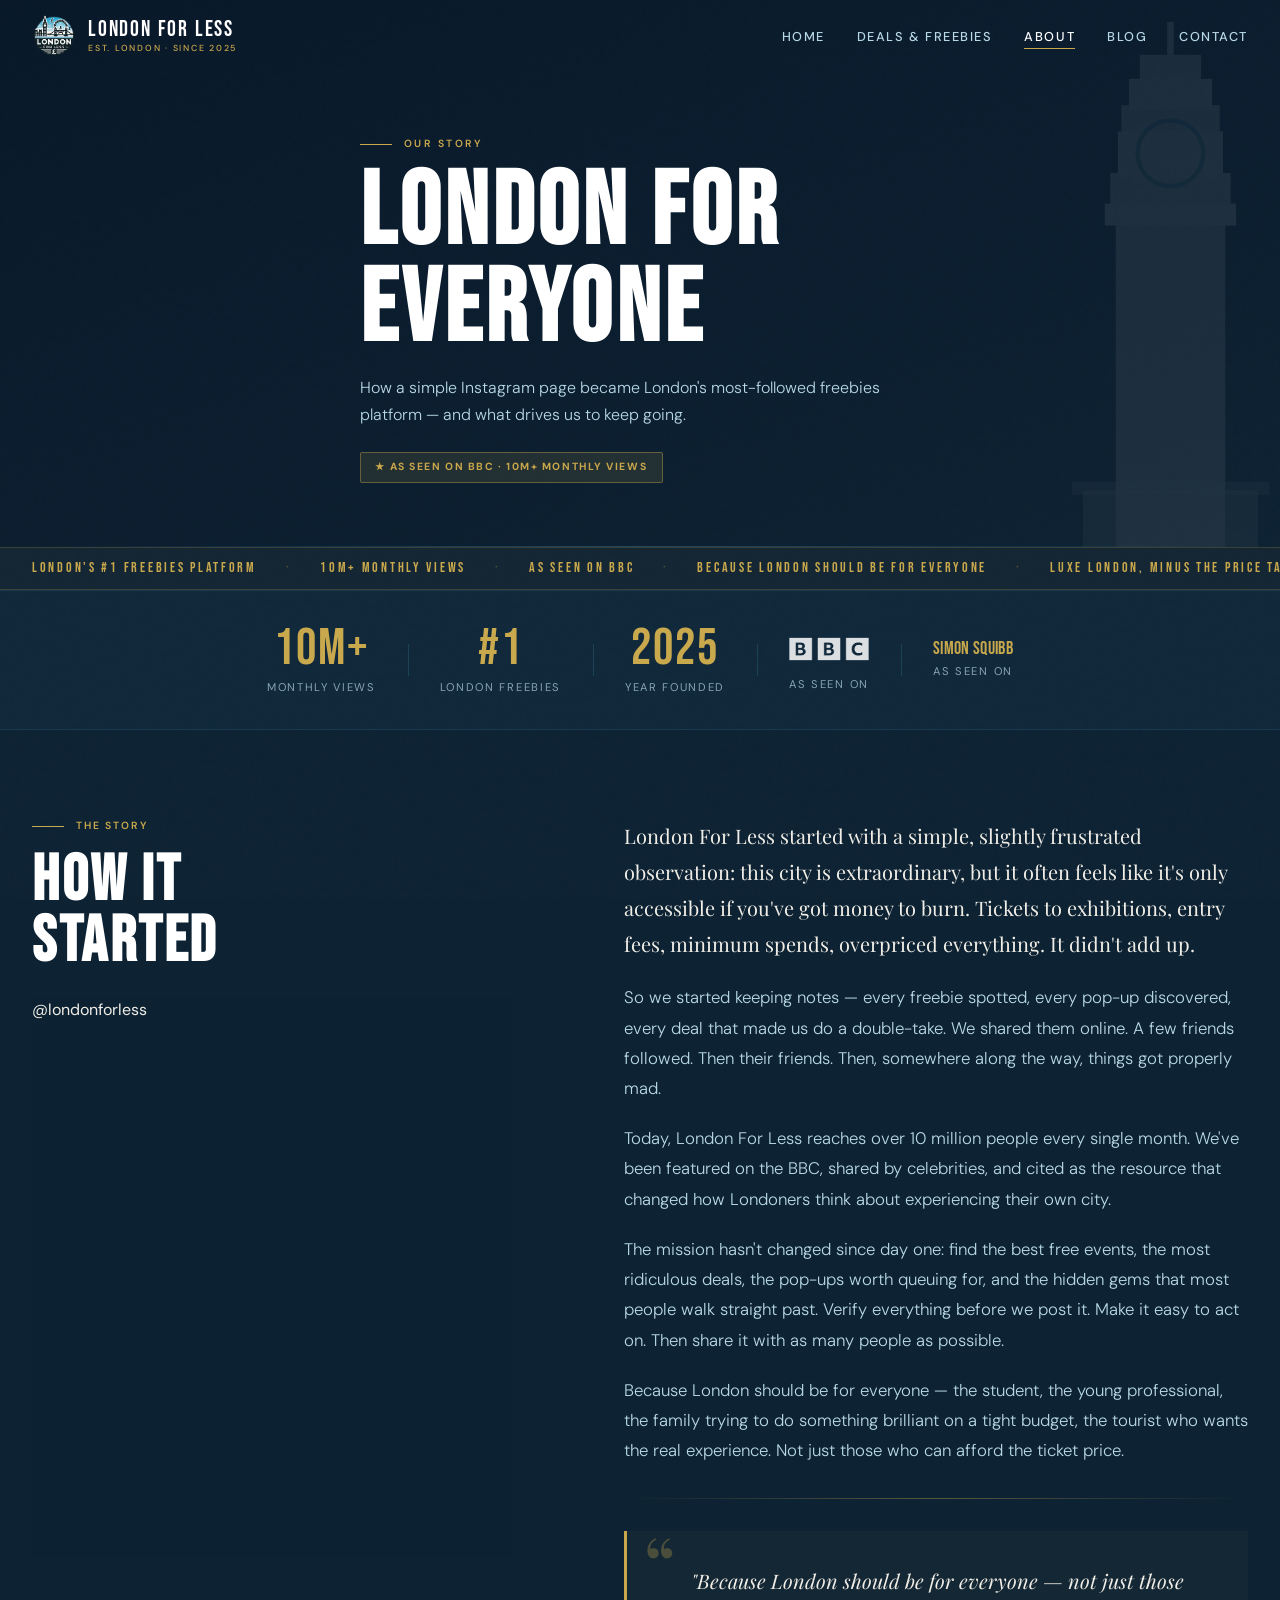
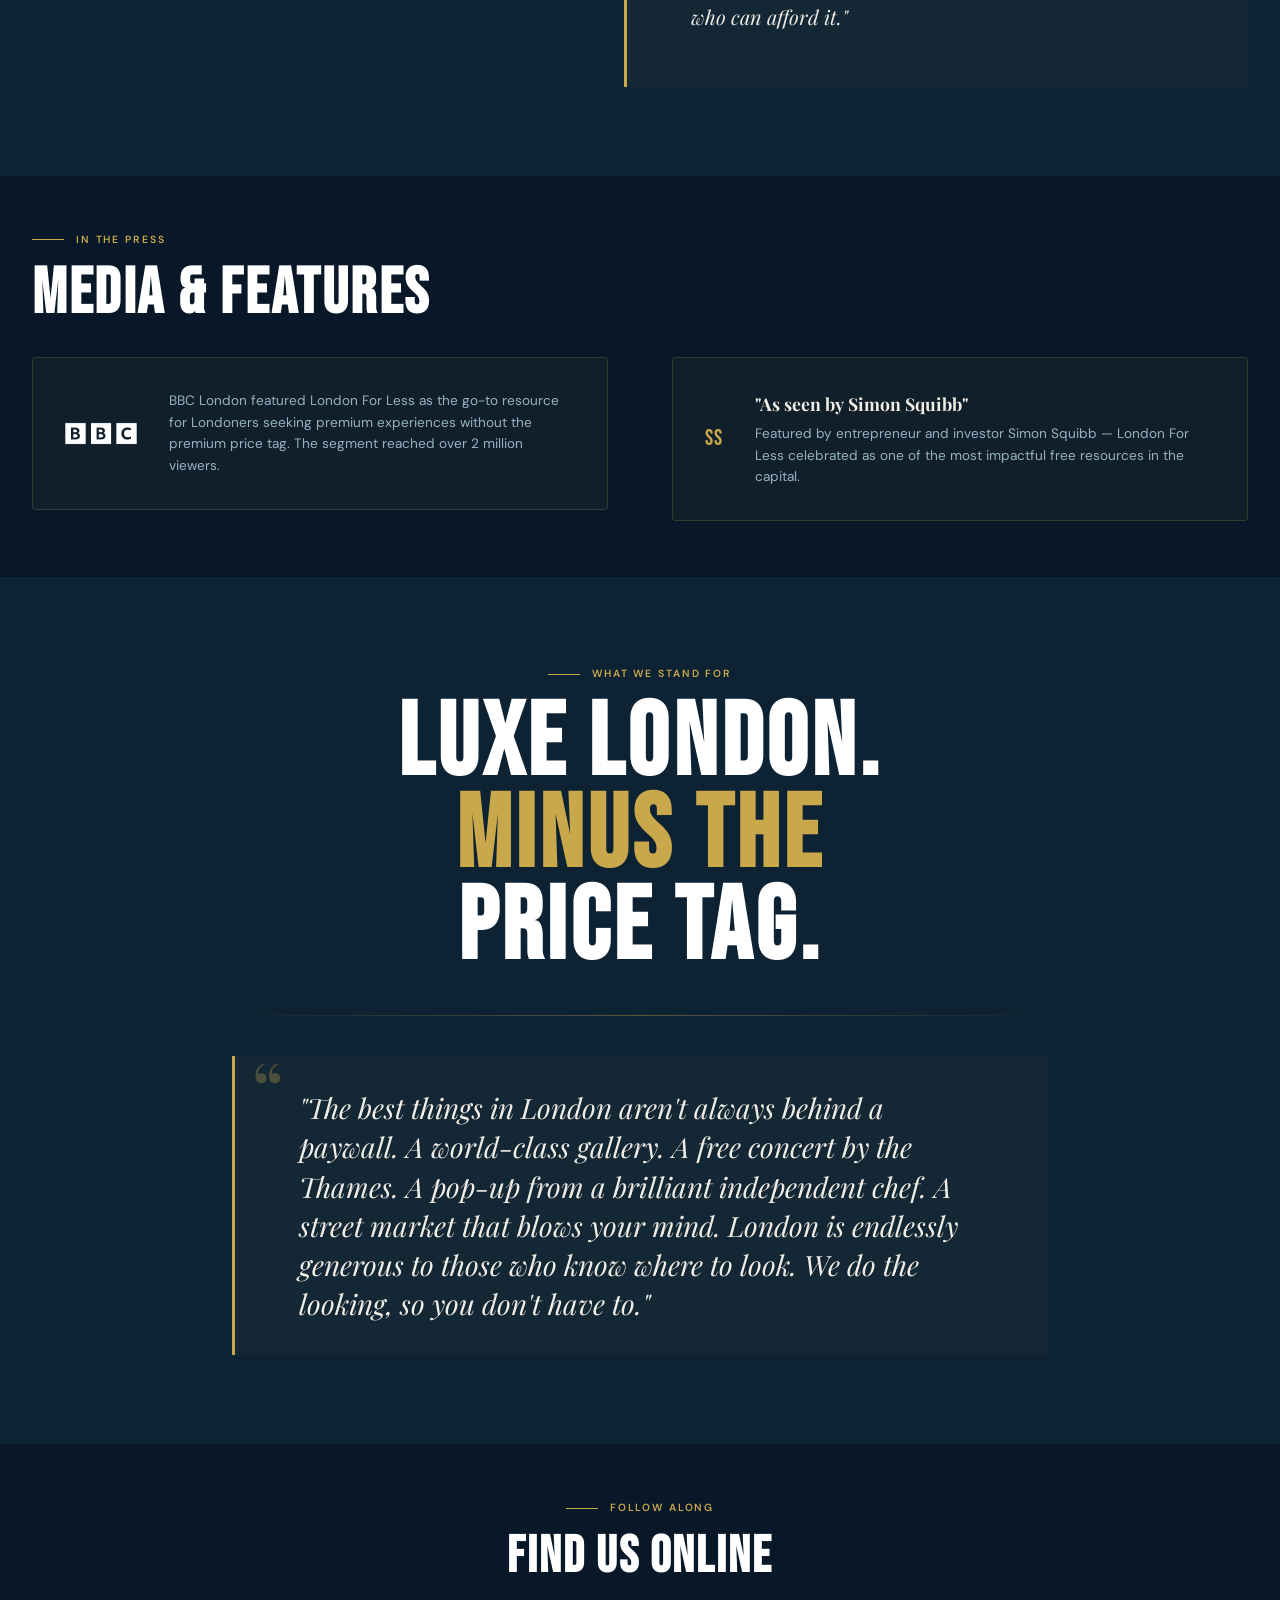
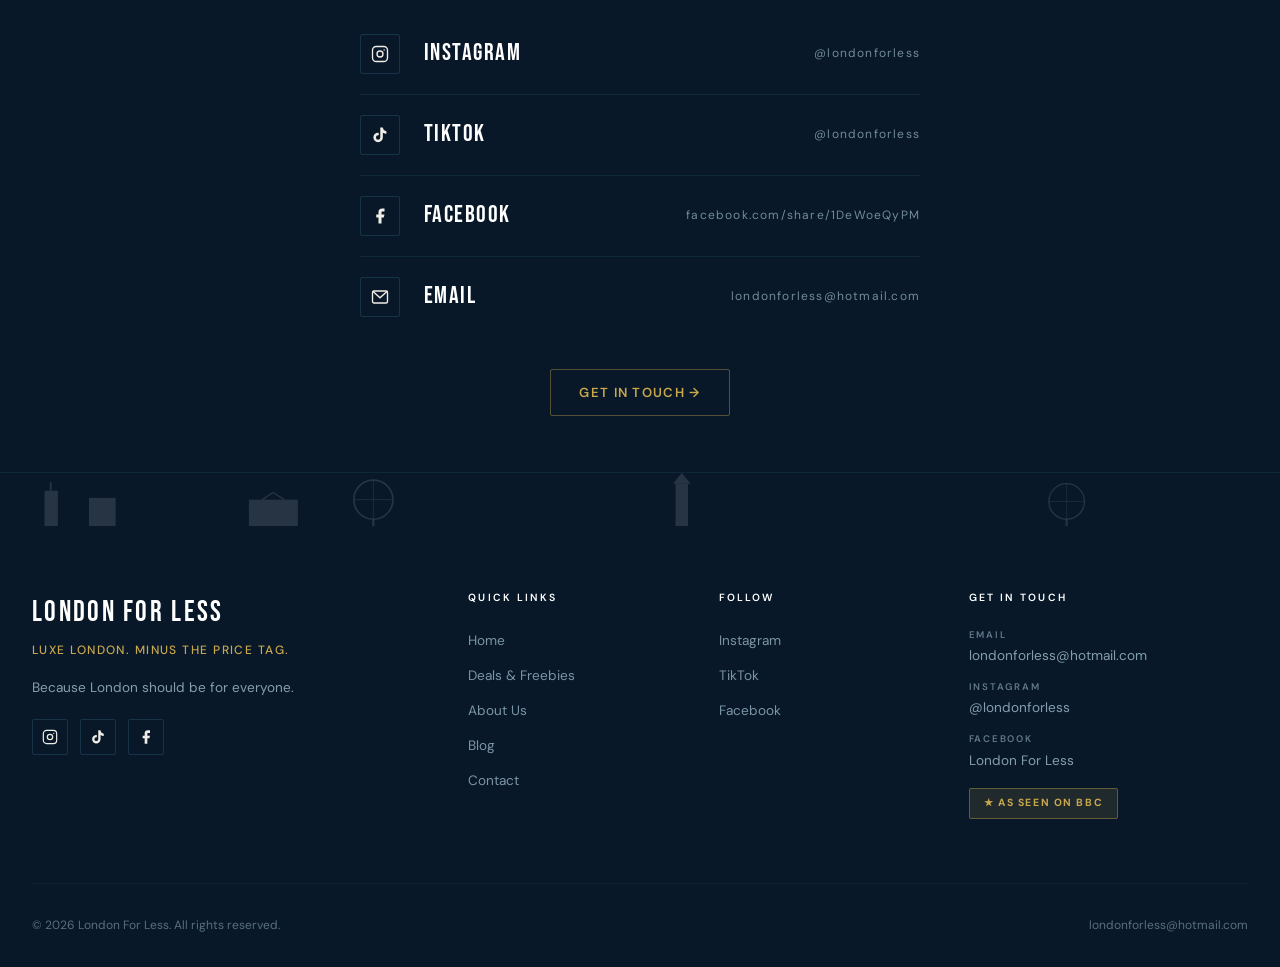
==== commit 35261bc3: "Replace BBC text with logo in stats bars" ====
--- a/about.html
+++ b/about.html
@@ -94,7 +94,9 @@
         <div class="stat-label">Year Founded</div>
       </div>
       <div class="stat-item">
-        <div class="stat-number">BBC</div>
+        <div class="stat-number" style="display:flex;align-items:center;justify-content:center;">
+          <img src="BBC-Logo.png" alt="BBC" class="stat-bbc-logo" />
+        </div>
         <div class="stat-label">As Seen On</div>
       </div>
       <div class="stat-item">
--- a/styles.css
+++ b/styles.css
@@ -629,6 +629,13 @@
   color: var(--gold);
   letter-spacing: 0.04em;
   line-height: 1;
+}
+
+.stat-bbc-logo {
+  height: clamp(1.8rem, 3.5vw, 3rem);
+  width: auto;
+  filter: brightness(0) invert(1);
+  opacity: 0.85;
 }
 
 .stat-label {
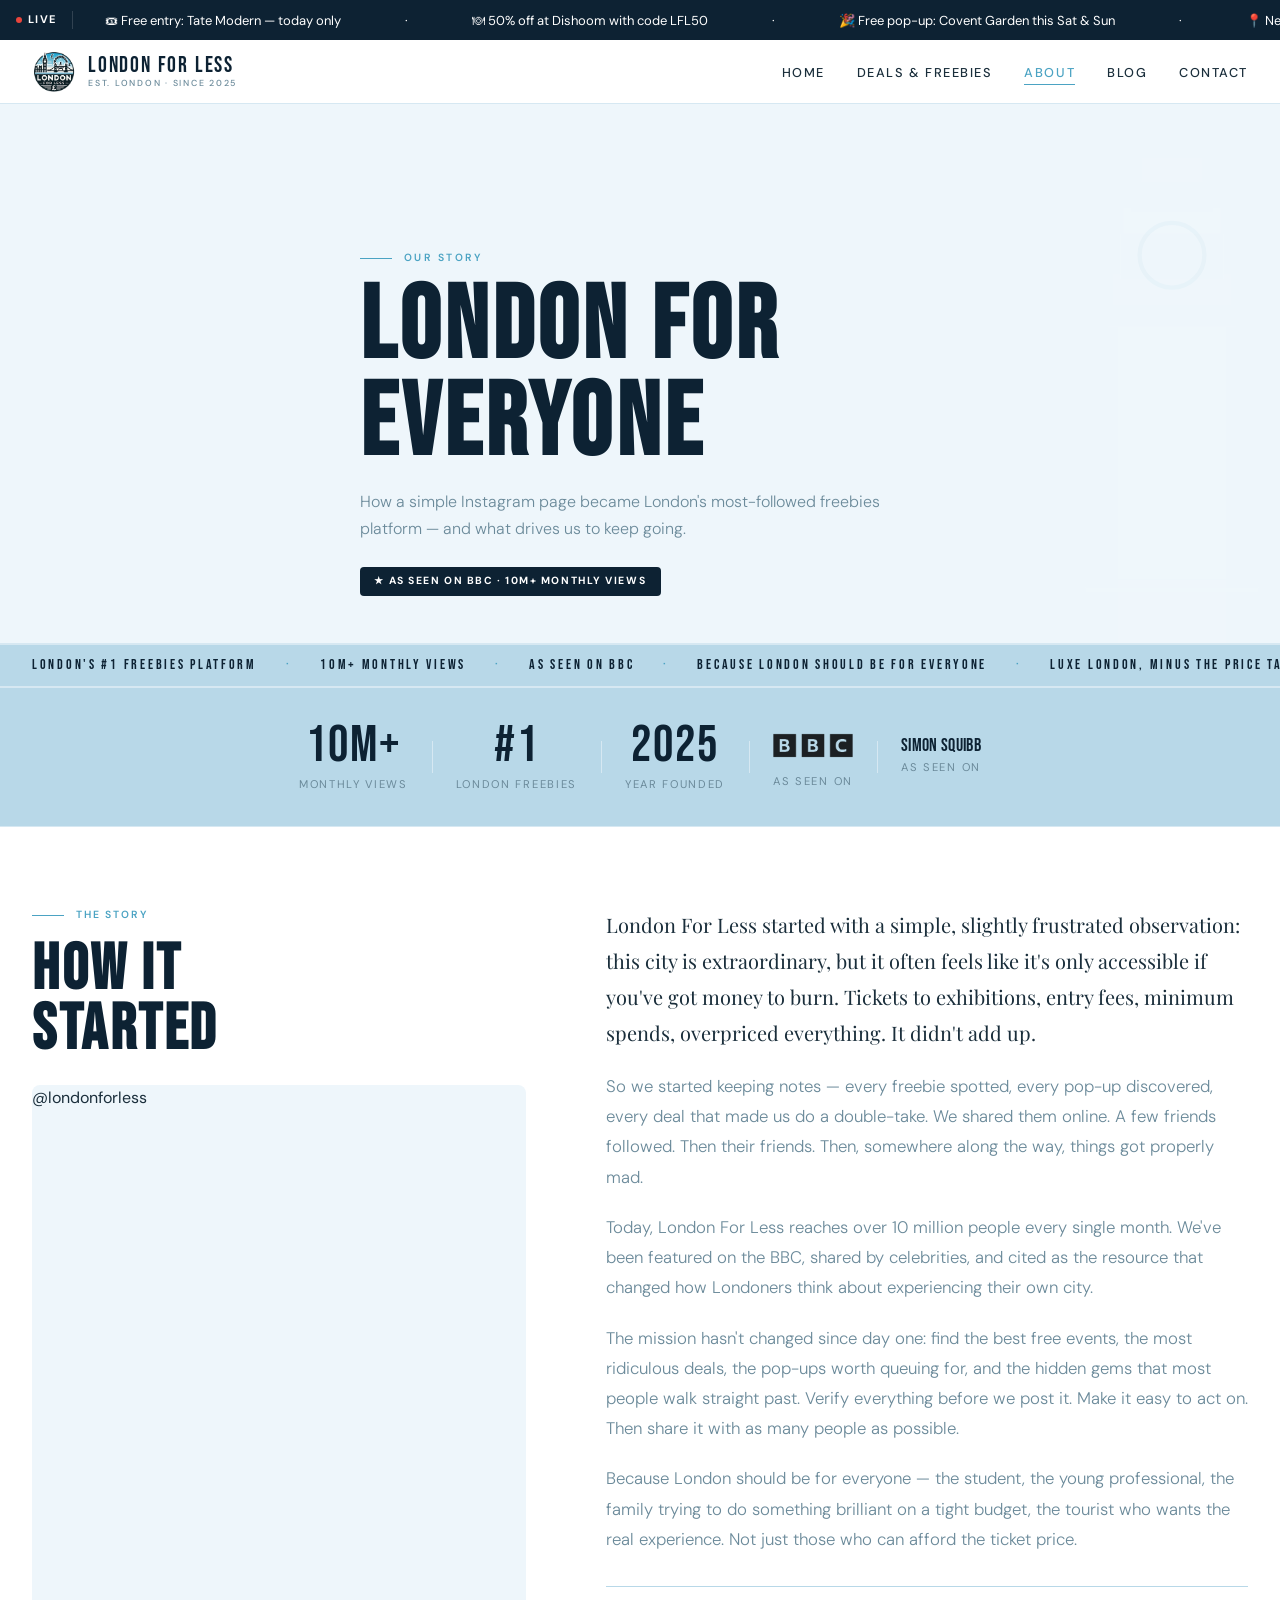
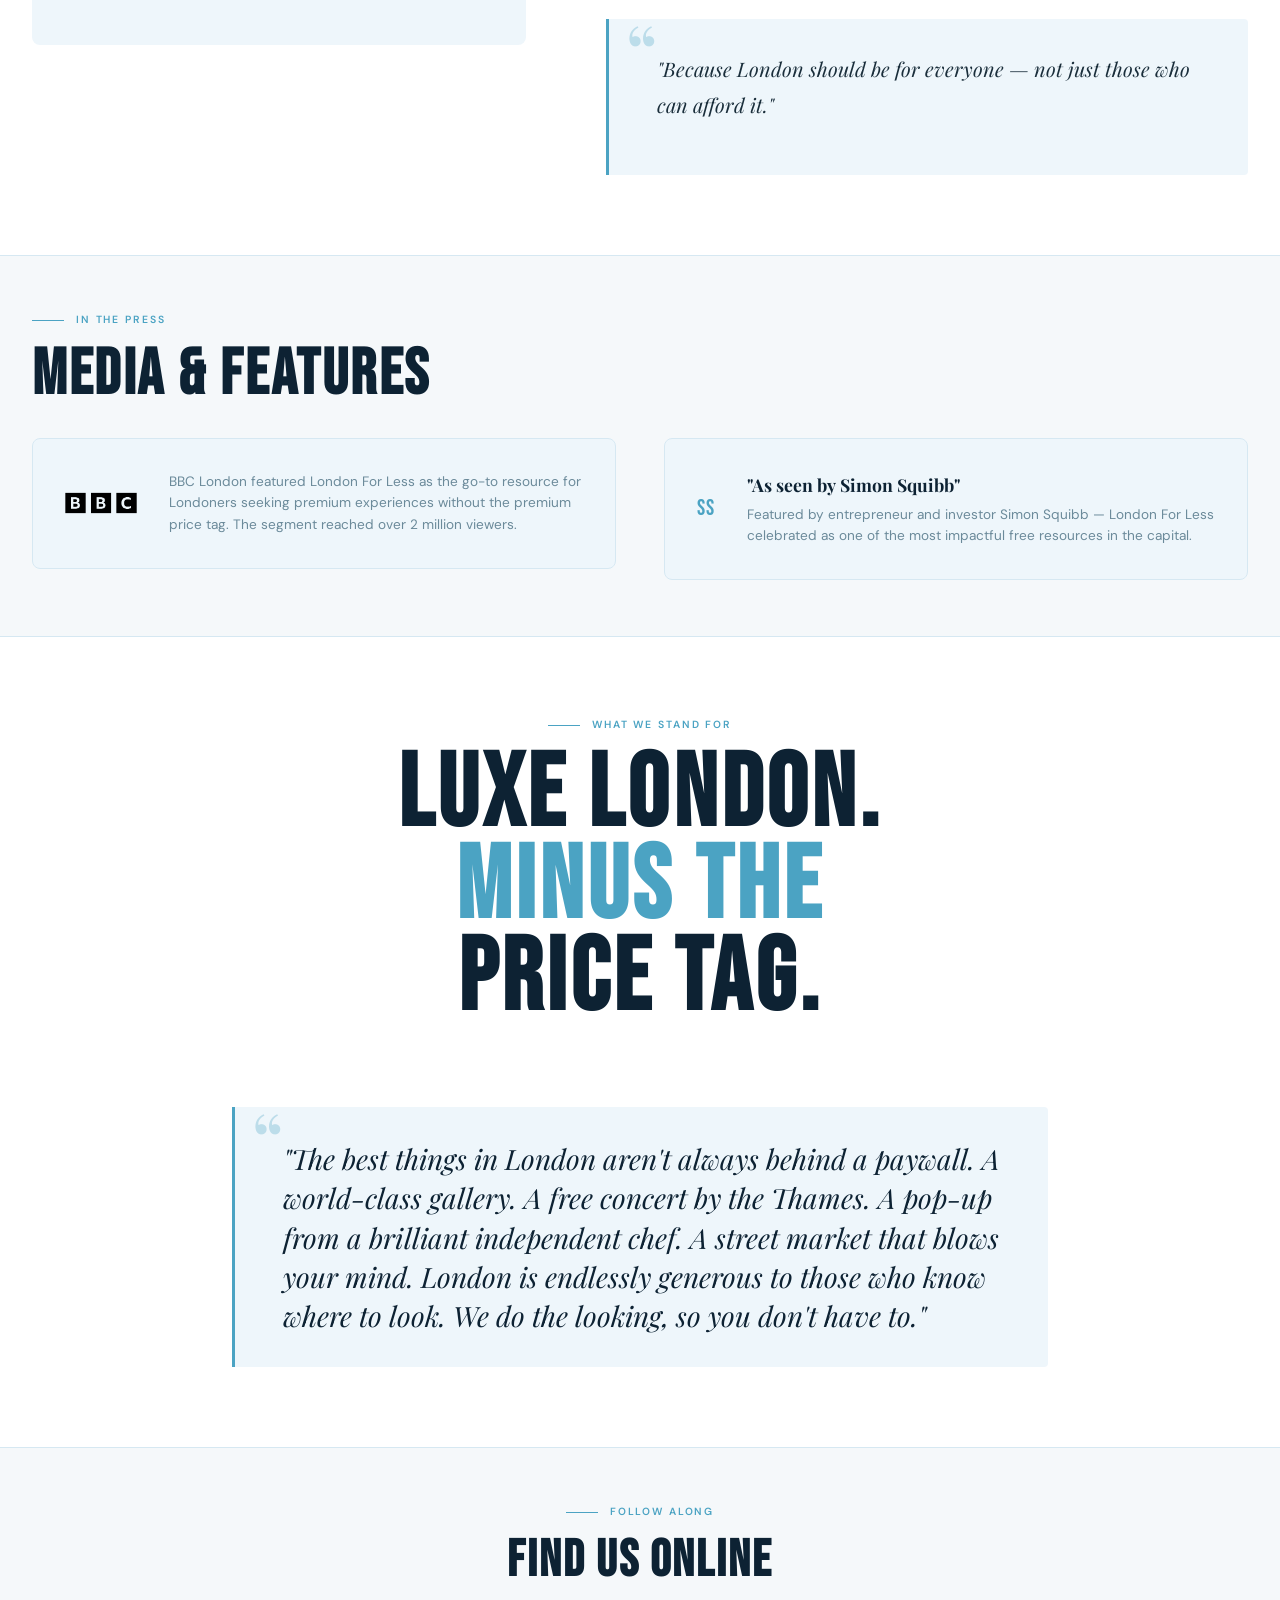
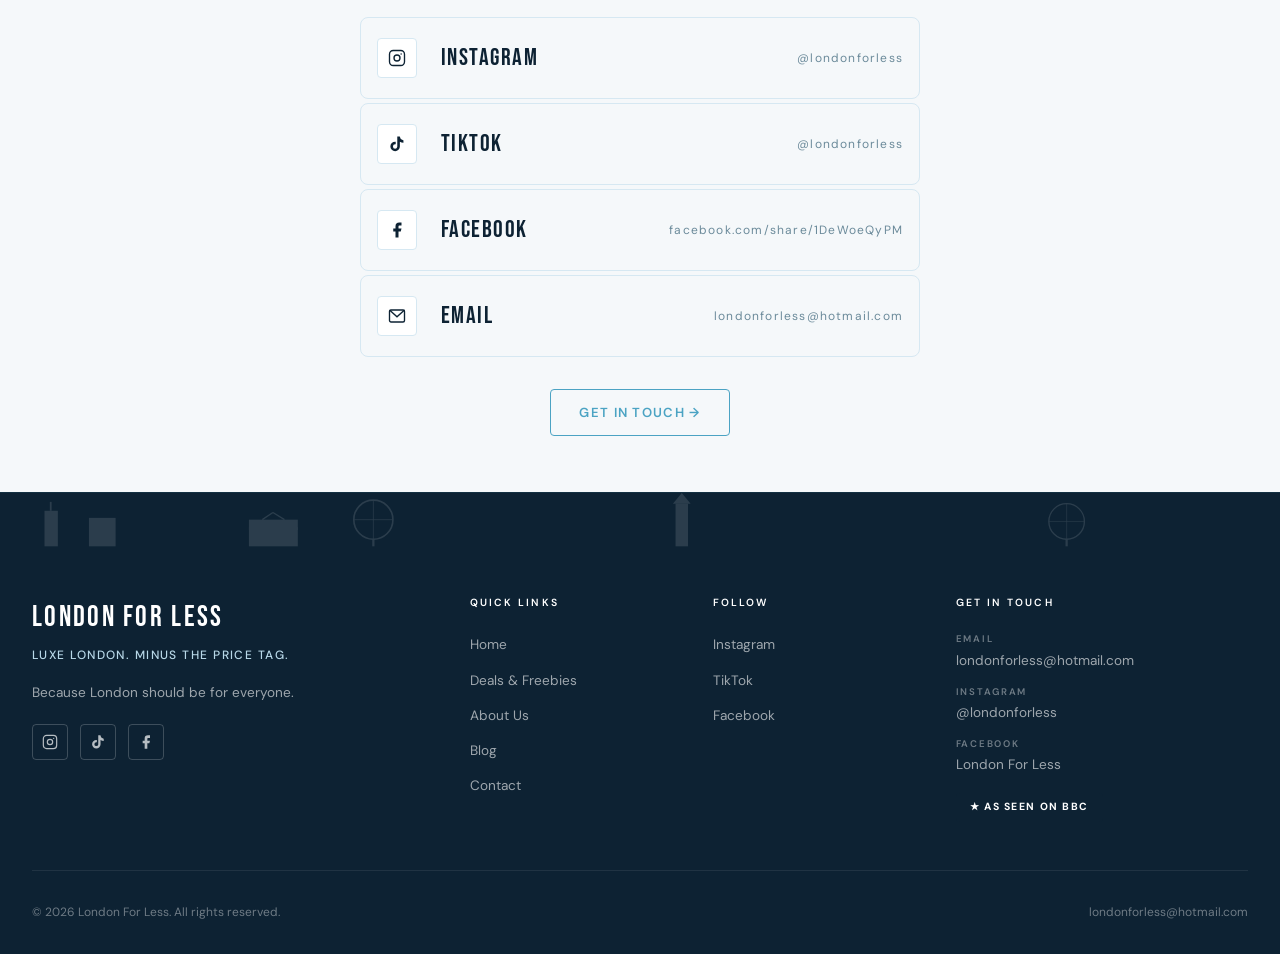
==== commit 8f0bb9e9: "Major redesign: light palette, ticker, category nav, events calendar, Leaflet map" ====
--- a/about.html
+++ b/about.html
@@ -12,6 +12,41 @@
   <link rel="icon" href="logo-hd.png" type="image/png" />
 </head>
 <body>
+
+<!-- LIVE TICKER -->
+<div class="ticker-bar" role="marquee" aria-label="Live deals">
+  <div class="ticker-live">
+    <div class="ticker-live-dot"></div>
+    LIVE
+  </div>
+  <div class="ticker-track">
+    <div class="ticker-inner">
+      <span>🎟 Free entry: Tate Modern — today only</span>
+      <span>·</span>
+      <span>🍽 50% off at Dishoom with code LFL50</span>
+      <span>·</span>
+      <span>🎉 Free pop-up: Covent Garden this Sat &amp; Sun</span>
+      <span>·</span>
+      <span>📍 New deal: Rooftop cinema £5 entry</span>
+      <span>·</span>
+      <span>🆓 Free yoga: Hyde Park every Saturday 9am</span>
+      <span>·</span>
+      <span>🎭 Free comedy night: Soho every Thursday</span>
+      <span>·</span>
+      <span>🎟 Free entry: Tate Modern — today only</span>
+      <span>·</span>
+      <span>🍽 50% off at Dishoom with code LFL50</span>
+      <span>·</span>
+      <span>🎉 Free pop-up: Covent Garden this Sat &amp; Sun</span>
+      <span>·</span>
+      <span>📍 New deal: Rooftop cinema £5 entry</span>
+      <span>·</span>
+      <span>🆓 Free yoga: Hyde Park every Saturday 9am</span>
+      <span>·</span>
+      <span>🎭 Free comedy night: Soho every Thursday</span>
+    </div>
+  </div>
+</div>
 
 <!-- NAV -->
 <nav class="nav" role="navigation" aria-label="Main navigation">
@@ -119,16 +154,16 @@
         <!-- Sticky label column -->
         <div class="about-sticky-col" style="position:sticky;top:calc(var(--nav-height) + 2rem);">
           <div class="section-label fade-up">
-            <span class="t-label" style="color:var(--gold);">The Story</span>
-          </div>
-          <h2 class="t-display fade-up" style="font-size:clamp(3rem,5vw,5rem);color:var(--white);margin-bottom:1.5rem;">How It<br/>Started</h2>
+            <span class="t-label" style="color:var(--sky);">The Story</span>
+          </div>
+          <h2 class="t-display fade-up" style="font-size:clamp(3rem,5vw,5rem);color:var(--navy);margin-bottom:1.5rem;">How It<br/>Started</h2>
 
           <!-- TikTok origin video -->
           <div class="fade-up" style="margin-top:1.5rem;">
             <blockquote class="tiktok-embed"
               cite="https://www.tiktok.com/@londonforless/video/7500704848191573270"
               data-video-id="7500704848191573270"
-              style="border:none;margin:0;padding:0;background:rgba(13,34,51,0.6);border-radius:8px;min-height:560px;">
+              style="border:none;margin:0;padding:0;background:var(--sky-light);border-radius:8px;min-height:560px;">
               <section>
                 <a href="https://www.tiktok.com/@londonforless/video/7500704848191573270" target="_blank" rel="noopener">@londonforless</a>
               </section>
@@ -162,25 +197,25 @@
   <!-- ═══════════════════════════════════════
        BBC MEDIA FEATURE
   ════════════════════════════════════════ -->
-  <section class="section-sm" style="background:var(--navy-deep);border-top:1px solid rgba(75,163,195,0.1);border-bottom:1px solid rgba(75,163,195,0.1);">
+  <section class="section-sm" style="background:var(--off-white);border-top:1px solid var(--mid);border-bottom:1px solid var(--mid);">
     <div class="container">
       <div class="section-label fade-up">
-        <span class="t-label" style="color:var(--gold);">In The Press</span>
-      </div>
-      <h2 class="t-display fade-up" style="font-size:clamp(2.5rem,5vw,4.5rem);color:var(--white);margin-bottom:var(--space-md);">
-        Media & Features
+        <span class="t-label" style="color:var(--sky);">In The Press</span>
+      </div>
+      <h2 class="t-display fade-up" style="font-size:clamp(2.5rem,5vw,4.5rem);color:var(--navy);margin-bottom:var(--space-md);">
+        Media &amp; Features
       </h2>
 
       <div class="grid-2col stagger">
         <div class="media-block">
-          <img src="BBC-Logo.png" alt="BBC" class="media-logo" style="width:72px;height:auto;object-fit:contain;background:transparent;filter:brightness(0) invert(1);" />
+          <img src="BBC-Logo.png" alt="BBC" class="media-logo" style="width:72px;height:auto;object-fit:contain;background:transparent;filter:brightness(0);" />
           <div class="media-text">
             <p>BBC London featured London For Less as the go-to resource for Londoners seeking premium experiences without the premium price tag. The segment reached over 2 million viewers.</p>
           </div>
         </div>
 
         <div class="media-block">
-          <div class="media-logo" style="font-size:1.4rem;color:var(--gold);font-family:'Bebas Neue',sans-serif;letter-spacing:0.05em;">SS</div>
+          <div class="media-logo" style="font-size:1.4rem;color:var(--sky);font-family:'Bebas Neue',sans-serif;letter-spacing:0.05em;">SS</div>
           <div class="media-text">
             <h3>"As seen by Simon Squibb"</h3>
             <p>Featured by entrepreneur and investor Simon Squibb — London For Less celebrated as one of the most impactful free resources in the capital.</p>
@@ -197,12 +232,12 @@
   <section class="section" style="text-align:center;">
     <div class="container" style="max-width:880px;">
       <div class="section-label fade-up" style="justify-content:center;margin-bottom:1rem;">
-        <span class="t-label" style="color:var(--gold);">What We Stand For</span>
-      </div>
-
-      <h2 class="t-display fade-up" style="font-size:clamp(3rem,8vw,7rem);color:var(--white);margin-bottom:var(--space-md);line-height:0.9;">
+        <span class="t-label" style="color:var(--sky);">What We Stand For</span>
+      </div>
+
+      <h2 class="t-display fade-up" style="font-size:clamp(3rem,8vw,7rem);color:var(--navy);margin-bottom:var(--space-md);line-height:0.9;">
         Luxe London.<br/>
-        <span style="color:var(--gold);">Minus The</span><br/>
+        <span style="color:var(--sky);">Minus The</span><br/>
         Price Tag.
       </h2>
 
@@ -221,12 +256,12 @@
   <!-- ═══════════════════════════════════════
        SOCIAL LINKS
   ════════════════════════════════════════ -->
-  <section class="section-sm" style="background:var(--navy-deep);border-top:1px solid rgba(75,163,195,0.1);">
+  <section class="section-sm" style="background:var(--off-white);border-top:1px solid var(--mid);">
     <div class="container" style="text-align:center;">
       <div class="section-label fade-up" style="justify-content:center;">
-        <span class="t-label" style="color:var(--gold);">Follow Along</span>
-      </div>
-      <h2 class="t-display fade-up" style="font-size:clamp(2rem,4vw,3.5rem);color:var(--white);margin-bottom:var(--space-md);">
+        <span class="t-label" style="color:var(--sky);">Follow Along</span>
+      </div>
+      <h2 class="t-display fade-up" style="font-size:clamp(2rem,4vw,3.5rem);color:var(--navy);margin-bottom:var(--space-md);">
         Find Us Online
       </h2>
 
@@ -329,15 +364,15 @@
         <div>
           <div class="footer-col-title">Get In Touch</div>
           <div class="footer-contact-item">
-            <span class="t-label" style="font-size:0.6rem;color:var(--blue-light);opacity:0.5;">Email</span>
+            <span class="t-label" style="font-size:0.6rem;color:rgba(255,255,255,0.4);">Email</span>
             <a href="mailto:londonforless@hotmail.com">londonforless@hotmail.com</a>
           </div>
           <div class="footer-contact-item">
-            <span class="t-label" style="font-size:0.6rem;color:var(--blue-light);opacity:0.5;">Instagram</span>
+            <span class="t-label" style="font-size:0.6rem;color:rgba(255,255,255,0.4);">Instagram</span>
             <a href="https://www.instagram.com/londonforless" target="_blank" rel="noopener">@londonforless</a>
           </div>
           <div class="footer-contact-item">
-            <span class="t-label" style="font-size:0.6rem;color:var(--blue-light);opacity:0.5;">Facebook</span>
+            <span class="t-label" style="font-size:0.6rem;color:rgba(255,255,255,0.4);">Facebook</span>
             <a href="https://www.facebook.com/share/1DeWoeQyPM" target="_blank" rel="noopener">London For Less</a>
           </div>
           <div style="margin-top:1rem;"><span class="badge badge-bbc">★ As Seen On BBC</span></div>
--- a/styles.css
+++ b/styles.css
@@ -1,6 +1,6 @@
 /* ============================================
    LONDON FOR LESS — styles.css
-   Premium editorial dark design system
+   Clean editorial light design system
    ============================================ */
 
 @import url('https://fonts.googleapis.com/css2?family=Bebas+Neue&family=Playfair+Display:ital,wght@0,400;0,700;0,900;1,400;1,700&family=Inter:wght@300;400;500;600&family=DM+Sans:wght@300;400;500;600&display=swap');
@@ -8,15 +8,14 @@
 /* ─── CSS Custom Properties ─── */
 :root {
   --navy:       #0D2233;
-  --navy-deep:  #081829;
-  --navy-mid:   #122840;
-  --blue:       #4BA3C3;
-  --blue-light: #B8D8E8;
+  --sky:        #4BA3C3;
+  --sky-pale:   #B8D8E8;
+  --sky-light:  #EEF6FB;
   --white:      #FFFFFF;
-  --cream:      #F0EDE6;
-  --gold:       #C9A84C;
-  --gold-light: #E2C97E;
-  --charcoal:   #1A3348;
+  --off-white:  #F5F8FA;
+  --mid:        #D6E8F2;
+  --text:       #1A2E3B;
+  --muted:      #6B8A9A;
 
   --font-display: 'Bebas Neue', sans-serif;
   --font-editorial: 'Playfair Display', serif;
@@ -25,9 +24,8 @@
   --space-xs:  0.5rem;
   --space-sm:  1rem;
   --space-md:  2rem;
-  --space-lg:  4rem;
-  --space-xl:  7rem;
-  --space-2xl: 10rem;
+  --space-lg:  3rem;
+  --space-xl:  5rem;
 
   --radius-sm: 4px;
   --radius-md: 8px;
@@ -36,9 +34,9 @@
   --transition: 200ms cubic-bezier(0.4, 0, 0.2, 1);
   --transition-slow: 400ms cubic-bezier(0.4, 0, 0.2, 1);
 
-  --nav-height: 72px;
-  --section-pad: 5.5rem;
-  --section-pad-sm: 3.5rem;
+  --nav-height: 64px;
+  --section-pad: 80px;
+  --section-pad-sm: 56px;
 }
 
 /* ─── Reset ─── */
@@ -50,8 +48,8 @@
 }
 
 body {
-  background: var(--navy);
-  color: var(--cream);
+  background: var(--white);
+  color: var(--text);
   font-family: var(--font-body);
   font-weight: 400;
   line-height: 1.6;
@@ -59,18 +57,6 @@
   -webkit-font-smoothing: antialiased;
 }
 
-/* ─── Noise Texture Overlay ─── */
-body::before {
-  content: '';
-  position: fixed;
-  inset: 0;
-  background-image: url("data:image/svg+xml,%3Csvg viewBox='0 0 200 200' xmlns='http://www.w3.org/2000/svg'%3E%3Cfilter id='n'%3E%3CfeTurbulence type='fractalNoise' baseFrequency='0.75' numOctaves='4' stitchTiles='stitch'/%3E%3C/filter%3E%3Crect width='100%25' height='100%25' filter='url(%23n)' opacity='1'/%3E%3C/svg%3E");
-  pointer-events: none;
-  z-index: 1;
-  opacity: 0.028;
-  mix-blend-mode: overlay;
-}
-
 img { max-width: 100%; display: block; }
 a { text-decoration: none; color: inherit; }
 button { cursor: pointer; border: none; background: none; font-family: inherit; }
@@ -102,12 +88,69 @@
   font-size: 1rem;
   font-weight: 300;
   line-height: 1.7;
-  color: var(--blue-light);
+  color: var(--muted);
+}
+
+/* ─── Live Ticker ─── */
+.ticker-bar {
+  height: 40px;
+  background: var(--navy);
+  color: var(--white);
+  display: flex;
+  align-items: center;
+  overflow: hidden;
+  position: relative;
+  z-index: 1001;
+}
+.ticker-live {
+  display: flex;
+  align-items: center;
+  gap: 6px;
+  padding: 0 16px;
+  flex-shrink: 0;
+  border-right: 1px solid rgba(255,255,255,0.15);
+  font-size: 11px;
+  font-weight: 700;
+  letter-spacing: 0.12em;
+  text-transform: uppercase;
+  white-space: nowrap;
+}
+.ticker-live-dot {
+  width: 6px;
+  height: 6px;
+  background: #E8453C;
+  border-radius: 50%;
+  animation: pulse 1.5s ease-in-out infinite;
+}
+@keyframes pulse {
+  0%, 100% { opacity: 1; }
+  50% { opacity: 0.3; }
+}
+.ticker-track {
+  flex: 1;
+  overflow: hidden;
+}
+.ticker-inner {
+  display: inline-flex;
+  white-space: nowrap;
+  animation: ticker 35s linear infinite;
+  font-size: 13px;
+  font-family: 'DM Sans', sans-serif;
+}
+.ticker-inner:hover {
+  animation-play-state: paused;
+}
+.ticker-inner span {
+  padding: 0 32px;
+}
+@keyframes ticker {
+  from { transform: translateX(0); }
+  to { transform: translateX(-50%); }
 }
 
 /* ─── Navigation ─── */
 .nav {
-  position: fixed;
+  position: sticky;
   top: 0;
   left: 0;
   right: 0;
@@ -116,13 +159,16 @@
   display: flex;
   align-items: center;
   padding: 0 var(--space-md);
-  transition: background var(--transition-slow), backdrop-filter var(--transition-slow), box-shadow var(--transition-slow);
-}
-
-.nav.scrolled {
-  background: rgba(8, 24, 41, 0.97);
-  backdrop-filter: blur(12px);
-  box-shadow: 0 1px 0 rgba(75, 163, 195, 0.15);
+  background: rgba(255,255,255,0.95);
+  backdrop-filter: blur(8px);
+  border-bottom: 1px solid var(--mid);
+  transition: background var(--transition-slow), box-shadow var(--transition-slow);
+}
+
+.nav-scrolled {
+  background: var(--white) !important;
+  border-bottom: 1px solid var(--mid);
+  box-shadow: none;
 }
 
 .nav-inner {
@@ -151,7 +197,7 @@
   font-family: var(--font-display);
   font-size: 1.4rem;
   letter-spacing: 0.08em;
-  color: var(--white);
+  color: var(--navy);
   line-height: 1;
 }
 
@@ -162,7 +208,7 @@
   font-weight: 500;
   letter-spacing: 0.2em;
   text-transform: uppercase;
-  color: var(--gold);
+  color: var(--muted);
   margin-top: 2px;
 }
 
@@ -178,7 +224,7 @@
   font-weight: 500;
   letter-spacing: 0.12em;
   text-transform: uppercase;
-  color: var(--blue-light);
+  color: var(--text);
   transition: color var(--transition);
   position: relative;
 }
@@ -190,7 +236,7 @@
   left: 0;
   right: 0;
   height: 1px;
-  background: var(--gold);
+  background: var(--sky);
   transform: scaleX(0);
   transform-origin: left;
   transition: transform var(--transition);
@@ -198,7 +244,7 @@
 
 .nav-links a:hover,
 .nav-links a.active {
-  color: var(--white);
+  color: var(--sky);
 }
 
 .nav-links a:hover::after,
@@ -210,20 +256,20 @@
   display: inline-flex;
   align-items: center;
   gap: 0.4rem;
-  background: var(--gold);
-  color: var(--navy-deep);
+  background: var(--sky);
+  color: var(--white);
   font-family: var(--font-body);
   font-size: 0.75rem;
   font-weight: 600;
   letter-spacing: 0.1em;
   text-transform: uppercase;
   padding: 0.6rem 1.25rem;
-  border-radius: 2px;
-  transition: background var(--transition), transform var(--transition);
+  border-radius: 4px;
+  transition: filter var(--transition), transform var(--transition);
 }
 
 .nav-cta:hover {
-  background: var(--gold-light);
+  filter: brightness(0.92);
   transform: translateY(-1px);
 }
 
@@ -240,7 +286,7 @@
   display: block;
   width: 24px;
   height: 2px;
-  background: var(--white);
+  background: var(--navy);
   transition: transform var(--transition), opacity var(--transition);
 }
 
@@ -253,12 +299,12 @@
   display: none;
   position: fixed;
   inset: 0;
-  background: var(--navy-deep);
+  background: var(--white);
   z-index: 999;
   flex-direction: column;
   align-items: center;
   justify-content: center;
-  gap: var(--space-md);
+  gap: 0;
   opacity: 0;
   pointer-events: none;
   transition: opacity var(--transition-slow);
@@ -273,21 +319,58 @@
   font-family: var(--font-display);
   font-size: clamp(2.5rem, 8vw, 4rem);
   letter-spacing: 0.06em;
-  color: var(--white);
+  color: var(--navy);
   transition: color var(--transition);
-}
-
-.nav-mobile-overlay a:hover { color: var(--gold); }
-
-.nav-mobile-overlay .nav-mobile-cta {
-  margin-top: var(--space-sm);
-  font-family: var(--font-body);
-  font-size: 0.8rem;
-  letter-spacing: 0.15em;
-  background: var(--gold);
-  color: var(--navy-deep);
-  padding: 0.75rem 2rem;
+  border-bottom: 1px solid var(--mid);
+  width: 100%;
+  text-align: center;
+  padding: 1rem 0;
+}
+
+.nav-mobile-overlay a:last-child {
+  border-bottom: none;
+}
+
+.nav-mobile-overlay a:hover { color: var(--sky); }
+
+/* ─── Category Strip ─── */
+.category-strip {
+  background: var(--white);
+  border-bottom: 1px solid var(--mid);
+  position: sticky;
+  top: var(--nav-height);
+  z-index: 99;
+  overflow-x: auto;
+  scrollbar-width: none;
+  -webkit-overflow-scrolling: touch;
+}
+.category-strip::-webkit-scrollbar { display: none; }
+.category-strip-inner {
+  display: flex;
+  align-items: center;
+  gap: 0;
+  padding: 0 24px;
+  min-width: max-content;
+}
+.cat-tab {
+  padding: 14px 20px;
+  font-size: 11px;
   font-weight: 600;
+  letter-spacing: 0.1em;
+  text-transform: uppercase;
+  color: var(--muted);
+  cursor: pointer;
+  border: none;
+  background: none;
+  border-bottom: 3px solid transparent;
+  transition: color 0.15s, border-color 0.15s;
+  white-space: nowrap;
+  font-family: 'DM Sans', sans-serif;
+}
+.cat-tab:hover { color: var(--navy); }
+.cat-tab.active {
+  color: var(--navy);
+  border-bottom-color: var(--sky);
 }
 
 /* ─── Hero Base ─── */
@@ -298,21 +381,14 @@
   flex-direction: column;
   justify-content: center;
   overflow: hidden;
-  padding-top: var(--nav-height);
+  background: var(--sky-light);
 }
 
 .hero-bg {
   position: absolute;
   inset: 0;
-  background: linear-gradient(160deg, var(--navy-deep) 0%, var(--navy) 50%, var(--charcoal) 100%);
+  background: var(--sky-light);
   z-index: 0;
-}
-
-.hero-bg::after {
-  content: '';
-  position: absolute;
-  inset: 0;
-  background: radial-gradient(ellipse 80% 60% at 50% 80%, rgba(75, 163, 195, 0.08) 0%, transparent 70%);
 }
 
 .hero-content {
@@ -330,7 +406,7 @@
   left: 0;
   right: 0;
   z-index: 1;
-  opacity: 0.28;
+  opacity: 0.18;
 }
 
 /* ─── Section Containers ─── */
@@ -352,16 +428,15 @@
 .rule {
   width: 100%;
   height: 1px;
-  background: linear-gradient(90deg, transparent, rgba(75,163,195,0.3), transparent);
+  background: var(--mid);
   margin: 2.5rem 0;
 }
 
 .rule-gold {
-  background: linear-gradient(90deg, transparent, rgba(201,168,76,0.4), transparent);
+  background: var(--sky-pale);
 }
 
 /* ─── Layout utility grids ─── */
-/* Two equal columns — collapses to 1 on mobile */
 .grid-2col {
   display: grid;
   grid-template-columns: 1fr 1fr;
@@ -369,7 +444,6 @@
   align-items: start;
 }
 
-/* Asymmetric split — collapses to 1 on mobile */
 .grid-split {
   display: grid;
   grid-template-columns: 1fr 1.3fr;
@@ -377,14 +451,13 @@
   align-items: start;
 }
 
-/* Freebies/about interior editorial block */
 .grid-editorial {
   display: grid;
   grid-template-columns: 1fr 1fr;
   gap: 4rem;
   align-items: center;
   padding: var(--section-pad-sm) 0;
-  border-bottom: 1px solid rgba(75,163,195,0.08);
+  border-bottom: 1px solid var(--mid);
 }
 
 .grid-editorial.flipped > :first-child { order: 2; }
@@ -403,7 +476,7 @@
   display: block;
   width: 2rem;
   height: 1px;
-  background: var(--gold);
+  background: var(--sky);
 }
 
 /* ─── Badges ─── */
@@ -412,7 +485,7 @@
   align-items: center;
   gap: 0.4rem;
   padding: 0.3rem 0.7rem;
-  border-radius: 2px;
+  border-radius: 4px;
   font-family: var(--font-body);
   font-size: 0.6rem;
   font-weight: 700;
@@ -420,17 +493,17 @@
   text-transform: uppercase;
 }
 
-.badge-free    { background: #1a4a2e; color: #5bd98a; border: 1px solid #2a7a4e; }
-.badge-food    { background: #4a1a1a; color: #ff8a6b; border: 1px solid #7a2a2a; }
-.badge-popup   { background: #2a1a4a; color: #b088f5; border: 1px solid #4a2a7a; }
-.badge-discount{ background: #2a3a1a; color: #a8d46f; border: 1px solid #4a6a2a; }
-.badge-drinks  { background: #1a2a4a; color: #6baff5; border: 1px solid #2a4a7a; }
-.badge-entertainment { background: #4a2a1a; color: #f5a86b; border: 1px solid #7a4a2a; }
+.badge-free    { background: var(--sky-pale); color: var(--sky); border: 1px solid var(--mid); }
+.badge-food    { background: #fbe8e4; color: #C0533A; border: 1px solid #f0c9be; }
+.badge-popup   { background: var(--sky-pale); color: var(--navy); border: 1px solid var(--mid); }
+.badge-discount{ background: #e8f5e9; color: #2E7D52; border: 1px solid #c8e6c9; }
+.badge-drinks  { background: var(--sky-pale); color: var(--sky); border: 1px solid var(--mid); }
+.badge-entertainment { background: var(--sky-pale); color: var(--navy); border: 1px solid var(--mid); }
 
 .badge-bbc {
-  background: rgba(201,168,76,0.12);
-  color: var(--gold);
-  border: 1px solid rgba(201,168,76,0.4);
+  background: var(--navy);
+  color: var(--white);
+  border: none;
   font-size: 0.65rem;
   padding: 0.4rem 0.9rem;
 }
@@ -443,41 +516,28 @@
 }
 
 .deal-card {
-  background: var(--charcoal);
-  border: 1px solid rgba(75, 163, 195, 0.12);
+  background: var(--white);
+  border: 1px solid var(--mid);
+  border-radius: 8px;
   overflow: hidden;
   position: relative;
-  transition: transform var(--transition), border-color var(--transition), box-shadow var(--transition);
-}
-
-/* Gold corner accent */
-.deal-card::before {
-  content: '';
-  position: absolute;
-  top: 0;
-  right: 0;
-  width: 0;
-  height: 0;
-  border-style: solid;
-  border-width: 0 28px 28px 0;
-  border-color: transparent rgba(201,168,76,0.25) transparent transparent;
-  z-index: 3;
-  transition: border-color var(--transition);
+  transition: border-color var(--transition), opacity 0.25s ease, transform 0.25s ease;
 }
 
 .deal-card:hover {
-  transform: translateY(-5px);
-  border-color: rgba(75, 163, 195, 0.4);
-  box-shadow: 0 20px 60px rgba(0, 0, 0, 0.5);
-}
-
-.deal-card:hover::before {
-  border-color: transparent rgba(201,168,76,0.6) transparent transparent;
+  border-color: var(--sky);
+}
+
+.deal-card.hidden {
+  opacity: 0;
+  transform: translateY(8px);
+  pointer-events: none;
+  display: none;
 }
 
 .deal-card-visual {
   height: 200px;
-  background: var(--navy);
+  background: var(--sky-light);
   position: relative;
   overflow: hidden;
   display: flex;
@@ -492,14 +552,6 @@
   height: 100%;
 }
 
-.deal-card-visual::after {
-  content: '';
-  position: absolute;
-  inset: 0;
-  background: linear-gradient(to bottom, rgba(13,34,51,0.2) 0%, var(--charcoal) 100%);
-  z-index: 1;
-}
-
 .deal-card-body {
   padding: 1.4rem 1.4rem 1.25rem;
   position: relative;
@@ -517,17 +569,16 @@
   font-family: var(--font-editorial);
   font-size: 1.2rem;
   font-weight: 700;
-  color: var(--white);
+  color: var(--navy);
   line-height: 1.2;
   margin-bottom: 0.5rem;
 }
 
 .deal-card-desc {
   font-size: 0.85rem;
-  color: var(--blue-light);
+  color: var(--muted);
   line-height: 1.6;
   margin-bottom: 1rem;
-  opacity: 0.85;
 }
 
 .deal-card-footer {
@@ -535,16 +586,17 @@
   align-items: center;
   justify-content: space-between;
   padding-top: 1rem;
-  border-top: 1px solid rgba(75,163,195,0.12);
+  border-top: 1px solid var(--mid);
 }
 
 .deal-savings {
   font-family: var(--font-display);
   font-size: 1.4rem;
-  color: var(--gold);
+  color: var(--sky);
   letter-spacing: 0.04em;
 }
 
+/* ─── Buttons ─── */
 .btn {
   display: inline-flex;
   align-items: center;
@@ -556,46 +608,46 @@
   letter-spacing: 0.1em;
   text-transform: uppercase;
   transition: all var(--transition);
-  border-radius: 2px;
+  border-radius: 4px;
 }
 
 .btn-primary {
-  background: var(--gold);
-  color: var(--navy-deep);
+  background: var(--sky);
+  color: var(--white);
 }
 
 .btn-primary:hover {
-  background: var(--gold-light);
+  filter: brightness(0.92);
   transform: translateY(-1px);
 }
 
 .btn-outline {
-  background: transparent;
-  color: var(--blue-light);
-  border: 1px solid rgba(75,163,195,0.4);
+  background: var(--white);
+  color: var(--navy);
+  border: 1px solid var(--navy);
 }
 
 .btn-outline:hover {
-  border-color: var(--blue);
-  color: var(--white);
-  background: rgba(75,163,195,0.08);
+  border-color: var(--sky);
+  color: var(--sky);
 }
 
 .btn-ghost {
-  color: var(--gold);
-  border: 1px solid rgba(201,168,76,0.4);
+  color: var(--sky);
+  border: 1px solid var(--sky);
+  border-radius: 4px;
 }
 
 .btn-ghost:hover {
-  background: rgba(201,168,76,0.1);
-  border-color: var(--gold);
+  background: var(--sky-light);
+  border-color: var(--sky);
 }
 
 /* ─── Stats Bar ─── */
 .stats-bar {
-  background: rgba(75, 163, 195, 0.05);
-  border-top: 1px solid rgba(75,163,195,0.15);
-  border-bottom: 1px solid rgba(75,163,195,0.15);
+  background: var(--sky-pale);
+  border-top: 1px solid var(--mid);
+  border-bottom: 1px solid var(--mid);
   padding: var(--space-md) 0;
 }
 
@@ -620,13 +672,13 @@
   transform: translateY(-50%);
   width: 1px;
   height: 2rem;
-  background: rgba(75,163,195,0.2);
+  background: var(--mid);
 }
 
 .stat-number {
   font-family: var(--font-display);
   font-size: clamp(2rem, 4vw, 3.5rem);
-  color: var(--gold);
+  color: var(--navy);
   letter-spacing: 0.04em;
   line-height: 1;
 }
@@ -634,7 +686,7 @@
 .stat-bbc-logo {
   height: clamp(1.8rem, 3.5vw, 3rem);
   width: auto;
-  filter: brightness(0) invert(1);
+  filter: brightness(0);
   opacity: 0.85;
 }
 
@@ -642,9 +694,8 @@
   font-size: 0.7rem;
   letter-spacing: 0.15em;
   text-transform: uppercase;
-  color: var(--blue-light);
+  color: var(--muted);
   margin-top: 0.3rem;
-  opacity: 0.7;
 }
 
 /* ─── Filter Tabs ─── */
@@ -653,12 +704,11 @@
   gap: 0.5rem;
   flex-wrap: wrap;
   padding: 1.25rem var(--space-md);
-  background: var(--navy-deep);
-  border-bottom: 1px solid rgba(75,163,195,0.12);
+  background: var(--white);
+  border-bottom: 1px solid var(--mid);
   position: sticky;
   top: var(--nav-height);
   z-index: 100;
-  backdrop-filter: blur(12px);
 }
 
 .filter-btn {
@@ -668,23 +718,22 @@
   font-weight: 500;
   letter-spacing: 0.1em;
   text-transform: uppercase;
-  color: var(--blue-light);
-  border: 1px solid rgba(75,163,195,0.2);
+  color: var(--muted);
+  border: 1px solid var(--mid);
   background: transparent;
-  border-radius: 2px;
+  border-radius: 4px;
   transition: all var(--transition);
 }
 
 .filter-btn:hover {
+  color: var(--navy);
+  border-color: var(--sky);
+}
+
+.filter-btn.active {
+  background: var(--sky);
   color: var(--white);
-  border-color: rgba(75,163,195,0.5);
-  background: rgba(75,163,195,0.08);
-}
-
-.filter-btn.active {
-  background: var(--blue);
-  color: var(--navy-deep);
-  border-color: var(--blue);
+  border-color: var(--sky);
   font-weight: 600;
 }
 
@@ -706,12 +755,12 @@
 
 .scroll-strip-wrap::before {
   left: 0;
-  background: linear-gradient(to right, var(--navy-deep), transparent);
+  background: linear-gradient(to right, var(--white), transparent);
 }
 
 .scroll-strip-wrap::after {
   right: 0;
-  background: linear-gradient(to left, var(--navy-deep), transparent);
+  background: linear-gradient(to left, var(--white), transparent);
 }
 
 .scroll-strip {
@@ -731,11 +780,12 @@
 .scroll-card {
   flex: 0 0 280px;
   scroll-snap-align: start;
-  background: var(--charcoal);
-  border: 1px solid rgba(75,163,195,0.1);
+  background: var(--white);
+  border: 1px solid var(--mid);
+  border-radius: 8px;
   padding: 1.4rem;
   position: relative;
-  transition: border-color var(--transition), box-shadow var(--transition);
+  transition: border-color var(--transition);
 }
 
 .scroll-card::before {
@@ -743,15 +793,15 @@
   position: absolute;
   top: 0;
   left: 0;
-  width: 3px;
+  width: 4px;
   height: 0;
-  background: var(--gold);
+  background: var(--sky);
+  border-radius: 4px 0 0 4px;
   transition: height var(--transition-slow);
 }
 
 .scroll-card:hover {
-  border-color: rgba(75,163,195,0.35);
-  box-shadow: 0 8px 32px rgba(0,0,0,0.3);
+  border-color: var(--sky);
 }
 
 .scroll-card:hover::before { height: 100%; }
@@ -760,7 +810,7 @@
   font-size: 0.62rem;
   letter-spacing: 0.16em;
   text-transform: uppercase;
-  color: var(--gold);
+  color: var(--sky);
   margin-bottom: 0.5rem;
   font-weight: 600;
 }
@@ -769,7 +819,7 @@
   font-family: var(--font-editorial);
   font-size: 1.05rem;
   font-weight: 700;
-  color: var(--white);
+  color: var(--navy);
   line-height: 1.25;
 }
 
@@ -780,7 +830,7 @@
   gap: 4rem;
   align-items: center;
   padding: var(--space-lg) 0;
-  border-bottom: 1px solid rgba(75,163,195,0.08);
+  border-bottom: 1px solid var(--mid);
 }
 
 .editorial-block.reverse { direction: rtl; }
@@ -788,13 +838,14 @@
 
 .editorial-visual {
   aspect-ratio: 4/3;
-  background: var(--navy-mid);
+  background: var(--sky-light);
   display: flex;
   align-items: center;
   justify-content: center;
   position: relative;
   overflow: hidden;
-  border: 1px solid rgba(75,163,195,0.1);
+  border: 1px solid var(--mid);
+  border-radius: 8px;
 }
 
 .editorial-visual svg {
@@ -803,12 +854,28 @@
   opacity: 0.75;
 }
 
+.editorial-visual::before {
+  content: '';
+  position: absolute;
+  inset: 0;
+  background: none;
+  pointer-events: none;
+  z-index: 0;
+}
+
+.editorial-visual svg {
+  position: relative;
+  z-index: 1;
+  width: 88%;
+  height: 88%;
+}
+
 .editorial-category {
   font-size: 0.65rem;
   font-weight: 600;
   letter-spacing: 0.2em;
   text-transform: uppercase;
-  color: var(--gold);
+  color: var(--sky);
   margin-bottom: 0.75rem;
   display: flex;
   align-items: center;
@@ -820,13 +887,13 @@
   display: block;
   width: 1.5rem;
   height: 1px;
-  background: var(--gold);
+  background: var(--sky);
 }
 
 .editorial-title {
   font-family: var(--font-display);
   font-size: clamp(2.5rem, 4vw, 4rem);
-  color: var(--white);
+  color: var(--navy);
   letter-spacing: 0.04em;
   line-height: 0.95;
   margin-bottom: 1.25rem;
@@ -834,7 +901,7 @@
 
 .editorial-body {
   font-size: 0.95rem;
-  color: var(--blue-light);
+  color: var(--muted);
   line-height: 1.75;
   margin-bottom: 1.5rem;
   font-weight: 300;
@@ -844,8 +911,9 @@
 .pull-quote {
   position: relative;
   padding: var(--space-md) var(--space-lg);
-  border-left: 3px solid var(--gold);
-  background: rgba(201,168,76,0.04);
+  border-left: 3px solid var(--sky);
+  background: var(--sky-light);
+  border-radius: 0 4px 4px 0;
 }
 
 .pull-quote::before {
@@ -855,7 +923,7 @@
   left: 1rem;
   font-family: var(--font-editorial);
   font-size: 5rem;
-  color: var(--gold);
+  color: var(--sky);
   opacity: 0.3;
   line-height: 1;
 }
@@ -864,33 +932,21 @@
   font-family: var(--font-editorial);
   font-size: clamp(1.25rem, 2.5vw, 1.75rem);
   font-style: italic;
-  color: var(--cream);
+  color: var(--navy);
   line-height: 1.4;
 }
 
 /* ─── Newsletter Section ─── */
 .newsletter-section {
-  background: var(--navy-deep);
-  border-top: 1px solid rgba(75,163,195,0.12);
-  border-bottom: 1px solid rgba(75,163,195,0.12);
+  background: var(--off-white);
+  border-top: 1px solid var(--mid);
+  border-bottom: 1px solid var(--mid);
   text-align: center;
   padding: var(--section-pad) var(--space-md);
   position: relative;
   overflow: hidden;
 }
 
-.newsletter-section::before {
-  content: '';
-  position: absolute;
-  top: 50%;
-  left: 50%;
-  transform: translate(-50%, -50%);
-  width: min(600px, 150vw);
-  height: min(600px, 150vw);
-  background: radial-gradient(circle, rgba(75,163,195,0.06) 0%, transparent 70%);
-  pointer-events: none;
-}
-
 .newsletter-form {
   display: flex;
   gap: 0;
@@ -900,36 +956,36 @@
 
 .newsletter-input {
   flex: 1;
-  background: rgba(255,255,255,0.05);
-  border: 1px solid rgba(75,163,195,0.25);
+  background: var(--white);
+  border: 1px solid var(--mid);
   border-right: none;
-  color: var(--white);
+  color: var(--text);
   font-family: var(--font-body);
   font-size: 0.9rem;
   padding: 0.85rem 1.25rem;
   outline: none;
   transition: border-color var(--transition);
-  border-radius: 2px 0 0 2px;
-}
-
-.newsletter-input:focus { border-color: var(--blue); }
-.newsletter-input::placeholder { color: rgba(184,216,232,0.4); }
+  border-radius: 4px 0 0 4px;
+}
+
+.newsletter-input:focus { border-color: var(--sky); }
+.newsletter-input::placeholder { color: var(--muted); opacity: 0.6; }
 
 .newsletter-submit {
-  background: var(--gold);
-  color: var(--navy-deep);
+  background: var(--sky);
+  color: var(--white);
   font-family: var(--font-body);
   font-size: 0.75rem;
   font-weight: 700;
   letter-spacing: 0.1em;
   text-transform: uppercase;
   padding: 0.85rem 1.5rem;
-  border-radius: 0 2px 2px 0;
-  transition: background var(--transition);
+  border-radius: 0 4px 4px 0;
+  transition: filter var(--transition);
   white-space: nowrap;
 }
 
-.newsletter-submit:hover { background: var(--gold-light); }
+.newsletter-submit:hover { filter: brightness(0.92); }
 
 /* ─── Instagram / Social Teaser ─── */
 .social-teaser {
@@ -940,32 +996,29 @@
 
 .social-tile {
   aspect-ratio: 1;
-  background: var(--navy-mid);
+  background: var(--off-white);
+  border: 1px solid var(--mid);
   display: flex;
   align-items: center;
   justify-content: center;
   overflow: hidden;
   position: relative;
   cursor: pointer;
-}
-
-.social-tile svg { width: 70%; height: 70%; opacity: 0.4; transition: opacity var(--transition), transform var(--transition); }
-.social-tile:hover svg { opacity: 0.7; transform: scale(1.05); }
-.social-tile::after {
-  content: '';
-  position: absolute;
-  inset: 0;
-  background: rgba(13,34,51,0.4);
-  transition: background var(--transition);
-}
-.social-tile:hover::after { background: rgba(13,34,51,0.1); }
-/* Branded social tiles — remove opacity/overlay so brand colours show */
+  border-radius: 8px;
+  transition: border-color var(--transition);
+}
+
+.social-tile:hover {
+  border-color: var(--sky);
+}
+
+.social-tile svg { width: 52%; height: 52%; opacity: 1; transition: transform var(--transition); }
+.social-tile:hover svg { transform: scale(1.05); }
+
+/* Branded social tiles */
 .social-tile[style*="background:linear-gradient"] svg,
 .social-tile[style*="background:#010101"] svg,
 .social-tile[style*="background:#1877F2"] svg { opacity: 1 !important; width: 52%; height: 52%; }
-.social-tile[style*="background:linear-gradient"]::after,
-.social-tile[style*="background:#010101"]::after,
-.social-tile[style*="background:#1877F2"]::after { display: none; }
 
 /* ─── Media / BBC Block ─── */
 .media-block {
@@ -973,15 +1026,15 @@
   align-items: center;
   gap: var(--space-md);
   padding: var(--space-md);
-  background: rgba(201,168,76,0.05);
-  border: 1px solid rgba(201,168,76,0.2);
-  border-radius: var(--radius-sm);
+  background: var(--sky-light);
+  border: 1px solid var(--mid);
+  border-radius: 8px;
 }
 
 .media-logo {
   font-family: var(--font-display);
   font-size: 2.5rem;
-  color: var(--gold);
+  color: var(--navy);
   letter-spacing: 0.08em;
   flex-shrink: 0;
 }
@@ -989,14 +1042,13 @@
 .media-text h3 {
   font-family: var(--font-editorial);
   font-size: 1.1rem;
-  color: var(--cream);
+  color: var(--navy);
   margin-bottom: 0.3rem;
 }
 
 .media-text p {
   font-size: 0.85rem;
-  color: var(--blue-light);
-  opacity: 0.8;
+  color: var(--muted);
 }
 
 /* ─── Social Links (Contact/About) ─── */
@@ -1004,14 +1056,19 @@
   display: flex;
   align-items: center;
   gap: 1.5rem;
-  padding: 1.25rem 0;
-  border-bottom: 1px solid rgba(75,163,195,0.1);
-  transition: background var(--transition);
+  padding: 1.25rem 1rem;
+  border-bottom: 1px solid var(--mid);
+  background: var(--off-white);
+  transition: background var(--transition), border-color var(--transition);
   text-decoration: none;
-}
-
-.social-row:last-child { border-bottom: none; }
-.social-row:hover { color: var(--gold); }
+  border-radius: 0;
+  margin-bottom: 4px;
+  border: 1px solid var(--mid);
+  border-radius: 8px;
+}
+
+.social-row:last-child { border-bottom: 1px solid var(--mid); }
+.social-row:hover { border-color: var(--sky); }
 
 .social-row-icon {
   width: 40px;
@@ -1019,41 +1076,41 @@
   display: flex;
   align-items: center;
   justify-content: center;
-  border: 1px solid rgba(75,163,195,0.2);
-  border-radius: 2px;
+  border: 1px solid var(--mid);
+  border-radius: 4px;
   flex-shrink: 0;
   transition: border-color var(--transition), background var(--transition);
+  background: var(--white);
 }
 
 .social-row:hover .social-row-icon {
-  border-color: var(--gold);
-  background: rgba(201,168,76,0.1);
-}
-
-.social-row-icon svg { width: 18px; height: 18px; }
+  border-color: var(--sky);
+  background: var(--sky-light);
+}
+
+.social-row-icon svg { width: 18px; height: 18px; color: var(--navy); }
 
 .social-row-name {
   font-family: var(--font-display);
   font-size: 1.5rem;
   letter-spacing: 0.06em;
-  color: var(--white);
+  color: var(--navy);
   transition: color var(--transition);
 }
 
-.social-row:hover .social-row-name { color: var(--gold); }
+.social-row:hover .social-row-name { color: var(--sky); }
 
 .social-row-handle {
   margin-left: auto;
   font-size: 0.75rem;
   letter-spacing: 0.1em;
-  color: var(--blue-light);
-  opacity: 0.6;
+  color: var(--muted);
 }
 
 /* ─── Page Hero (inner pages) ─── */
 .page-hero {
   padding: calc(var(--nav-height) + var(--space-lg)) var(--space-md) var(--space-lg);
-  background: linear-gradient(160deg, var(--navy-deep) 0%, var(--navy) 100%);
+  background: var(--sky-light);
   position: relative;
   overflow: hidden;
 }
@@ -1065,7 +1122,7 @@
   left: 0;
   right: 0;
   height: 1px;
-  background: linear-gradient(90deg, transparent, rgba(75,163,195,0.3), transparent);
+  background: var(--mid);
 }
 
 .page-hero .container { position: relative; z-index: 1; }
@@ -1075,7 +1132,7 @@
   font-weight: 600;
   letter-spacing: 0.22em;
   text-transform: uppercase;
-  color: var(--gold);
+  color: var(--sky);
   margin-bottom: 0.75rem;
   display: flex;
   align-items: center;
@@ -1087,13 +1144,13 @@
   display: block;
   width: 2rem;
   height: 1px;
-  background: var(--gold);
+  background: var(--sky);
 }
 
 .page-hero-title {
   font-family: var(--font-display);
   font-size: clamp(3rem, 8vw, 7rem);
-  color: var(--white);
+  color: var(--navy);
   letter-spacing: 0.04em;
   line-height: 0.95;
   margin-bottom: 1rem;
@@ -1101,7 +1158,7 @@
 
 .page-hero-sub {
   font-size: 1rem;
-  color: var(--blue-light);
+  color: var(--muted);
   max-width: 560px;
   line-height: 1.65;
   font-weight: 300;
@@ -1112,7 +1169,7 @@
   right: 0;
   bottom: 0;
   height: 100%;
-  opacity: 0.07;
+  opacity: 0.05;
   z-index: 0;
 }
 
@@ -1133,35 +1190,146 @@
   font-size: 0.65rem;
   letter-spacing: 0.18em;
   text-transform: uppercase;
-  color: var(--blue-light);
-  opacity: 0.8;
+  color: var(--muted);
   font-weight: 500;
 }
 
 .form-input, .form-textarea {
-  background: rgba(255,255,255,0.04);
-  border: 1px solid rgba(75,163,195,0.2);
-  color: var(--white);
+  background: var(--white);
+  border: 1px solid var(--mid);
+  color: var(--text);
   font-family: var(--font-body);
   font-size: 0.9rem;
   padding: 0.85rem 1rem;
-  border-radius: 2px;
+  border-radius: 4px;
   outline: none;
-  transition: border-color var(--transition), background var(--transition);
+  transition: border-color var(--transition);
 }
 
 .form-input:focus, .form-textarea:focus {
-  border-color: var(--blue);
-  background: rgba(75,163,195,0.05);
-}
-
-.form-input::placeholder, .form-textarea::placeholder { color: rgba(184,216,232,0.35); }
+  border-color: var(--sky);
+}
+
+.form-input::placeholder, .form-textarea::placeholder { color: var(--muted); opacity: 0.5; }
 
 .form-textarea { resize: vertical; min-height: 120px; }
+
+/* ─── Calendar ─── */
+.calendar-section {
+  background: var(--off-white);
+  padding: var(--section-pad) 0;
+}
+.calendar-caption {
+  font-size: 13px;
+  color: var(--muted);
+  margin-bottom: var(--space-md);
+}
+.calendar-grid {
+  display: grid;
+  grid-template-columns: repeat(7, 1fr);
+  gap: 8px;
+  overflow-x: auto;
+  scrollbar-width: none;
+  -webkit-overflow-scrolling: touch;
+  scroll-snap-type: x mandatory;
+}
+.calendar-grid::-webkit-scrollbar { display: none; }
+.cal-day {
+  background: var(--white);
+  border: 1px solid var(--mid);
+  border-radius: 8px;
+  padding: 12px 8px;
+  min-width: 110px;
+  scroll-snap-align: start;
+  transition: border-color 0.2s;
+}
+.cal-day.today {
+  background: var(--sky-pale);
+  border-color: var(--sky);
+  border-top: 3px solid var(--sky);
+}
+.cal-day.weekend {
+  background: var(--off-white);
+}
+.cal-day-name {
+  font-size: 11px;
+  font-weight: 700;
+  letter-spacing: 0.1em;
+  text-transform: uppercase;
+  color: var(--muted);
+  margin-bottom: 4px;
+}
+.cal-day.today .cal-day-name { color: var(--sky); }
+.cal-day-date {
+  font-size: 20px;
+  font-family: 'Bebas Neue', sans-serif;
+  color: var(--navy);
+  margin-bottom: 8px;
+}
+.cal-event {
+  background: var(--navy);
+  color: var(--white);
+  font-size: 10px;
+  padding: 3px 6px;
+  border-radius: 4px;
+  margin-bottom: 4px;
+  line-height: 1.4;
+  display: block;
+}
+.cal-event.food { background: #C0533A; }
+.cal-event.popup { background: var(--sky); }
+.cal-event.free { background: #2E7D52; }
+.calendar-footer {
+  text-align: center;
+  margin-top: var(--space-md);
+}
+.calendar-footer a {
+  color: var(--sky);
+  font-size: 13px;
+  font-weight: 600;
+  text-decoration: none;
+  letter-spacing: 0.05em;
+}
+@media (max-width: 768px) {
+  .calendar-grid {
+    grid-template-columns: repeat(7, 110px);
+  }
+}
+
+/* ─── Map ─── */
+.map-section {
+  background: var(--off-white);
+  padding: var(--section-pad) 0;
+}
+#deals-map {
+  width: 100%;
+  height: 480px;
+  border-radius: 12px 12px 0 0;
+  border: 1px solid var(--mid);
+}
+.map-marker {
+  width: 14px;
+  height: 14px;
+  border-radius: 50%;
+  border: 2px solid var(--white);
+  box-shadow: 0 1px 4px rgba(0,0,0,0.2);
+}
+.map-footer {
+  background: var(--white);
+  border: 1px solid var(--mid);
+  border-top: none;
+  border-radius: 0 0 12px 12px;
+  padding: 12px 20px;
+  font-size: 13px;
+  color: var(--muted);
+}
+@media (max-width: 768px) {
+  #deals-map { height: 300px; }
+}
 
 /* ─── Footer ─── */
 .footer {
-  background: var(--navy-deep);
+  background: var(--navy);
   border-top: 1px solid rgba(75,163,195,0.1);
   position: relative;
   overflow: hidden;
@@ -1194,7 +1362,7 @@
 
 .footer-tagline {
   font-size: 0.75rem;
-  color: var(--gold);
+  color: var(--sky-pale);
   letter-spacing: 0.12em;
   text-transform: uppercase;
   margin-bottom: 1rem;
@@ -1203,9 +1371,8 @@
 
 .footer-desc {
   font-size: 0.85rem;
-  color: var(--blue-light);
+  color: rgba(255,255,255,0.6);
   line-height: 1.7;
-  opacity: 0.7;
   margin-bottom: 1.25rem;
   max-width: 280px;
 }
@@ -1218,17 +1385,19 @@
 .footer-social-icon {
   width: 36px;
   height: 36px;
-  border: 1px solid rgba(75,163,195,0.2);
+  border: 1px solid rgba(255,255,255,0.2);
   display: flex;
   align-items: center;
   justify-content: center;
   transition: border-color var(--transition), background var(--transition);
-  border-radius: 2px;
+  border-radius: 4px;
+  color: rgba(255,255,255,0.7);
 }
 
 .footer-social-icon:hover {
-  border-color: var(--gold);
-  background: rgba(201,168,76,0.1);
+  border-color: var(--sky);
+  background: rgba(75,163,195,0.15);
+  color: var(--white);
 }
 
 .footer-social-icon svg { width: 16px; height: 16px; }
@@ -1250,12 +1419,11 @@
 
 .footer-links a {
   font-size: 0.85rem;
-  color: var(--blue-light);
-  opacity: 0.65;
-  transition: opacity var(--transition), color var(--transition);
-}
-
-.footer-links a:hover { opacity: 1; color: var(--gold); }
+  color: rgba(255,255,255,0.6);
+  transition: color var(--transition);
+}
+
+.footer-links a:hover { color: var(--white); }
 
 .footer-contact-item {
   display: flex;
@@ -1266,15 +1434,14 @@
 
 .footer-contact-item a {
   font-size: 0.85rem;
-  color: var(--blue-light);
-  opacity: 0.7;
-  transition: opacity var(--transition), color var(--transition);
-}
-
-.footer-contact-item a:hover { opacity: 1; color: var(--gold); }
+  color: rgba(255,255,255,0.6);
+  transition: color var(--transition);
+}
+
+.footer-contact-item a:hover { color: var(--white); }
 
 .footer-bottom {
-  border-top: 1px solid rgba(75,163,195,0.08);
+  border-top: 1px solid rgba(255,255,255,0.08);
   padding-top: var(--space-md);
   display: flex;
   align-items: center;
@@ -1285,8 +1452,7 @@
 
 .footer-copy {
   font-size: 0.75rem;
-  color: var(--blue-light);
-  opacity: 0.45;
+  color: rgba(255,255,255,0.4);
 }
 
 /* ─── Back to Top ─── */
@@ -1296,12 +1462,12 @@
   right: 2rem;
   width: 44px;
   height: 44px;
-  background: var(--gold);
-  color: var(--navy-deep);
+  background: var(--sky);
+  color: var(--white);
   display: flex;
   align-items: center;
   justify-content: center;
-  border-radius: 2px;
+  border-radius: 4px;
   opacity: 0;
   pointer-events: none;
   transition: opacity var(--transition), transform var(--transition);
@@ -1316,194 +1482,102 @@
 }
 
 .back-to-top:hover {
-  background: var(--gold-light);
+  filter: brightness(0.92);
   transform: translateY(-2px);
 }
 
-/* ─── Dot Grid pattern ─── */
-.dot-grid {
-  background-image: radial-gradient(circle, rgba(75,163,195,0.15) 1px, transparent 1px);
-  background-size: 24px 24px;
-}
-
-/* ─── Geometric accent lines ─── */
+/* ─── About page specifics ─── */
+.about-story {
+  max-width: 680px;
+}
+
+.about-story p {
+  font-size: 1.05rem;
+  color: var(--muted);
+  line-height: 1.8;
+  margin-bottom: 1.25rem;
+  font-weight: 300;
+}
+
+.about-story p:first-child {
+  font-family: var(--font-editorial);
+  font-size: 1.25rem;
+  color: var(--text);
+}
+
+/* ─── Freebies alternating ─── */
+.freebies-list {
+  display: flex;
+  flex-direction: column;
+  gap: 0;
+}
+
+.freebie-item {
+  transition: opacity 0.25s ease, transform 0.25s ease;
+}
+
+.freebie-item.hidden {
+  opacity: 0;
+  transform: translateY(8px);
+  pointer-events: none;
+  display: none;
+}
+
+/* ─── Category section header ─── */
+.cat-header {
+  padding: var(--section-pad-sm) 0 var(--space-md);
+  background: var(--sky-light);
+  border-bottom: 1px solid var(--mid);
+}
+
+/* ─── Hero stat divider ─── */
+.hero-stat-divider {
+  width: 1px;
+  align-self: stretch;
+  background: var(--mid);
+  min-height: 3rem;
+}
+
+/* ─── Marquee ─── */
+.marquee-wrap {
+  overflow: hidden;
+  border-top: 1px solid var(--mid);
+  border-bottom: 1px solid var(--mid);
+  padding: 0.6rem 0;
+  background: var(--sky-pale);
+}
+
+.marquee-inner {
+  display: flex;
+  width: max-content;
+  animation: marquee 28s linear infinite;
+}
+
+.marquee-inner span {
+  font-family: var(--font-display);
+  font-size: 0.85rem;
+  letter-spacing: 0.2em;
+  color: var(--navy);
+  padding: 0 2rem;
+  white-space: nowrap;
+}
+
+.marquee-inner span em {
+  color: var(--sky);
+  font-style: normal;
+  margin: 0 1.5rem;
+}
+
+@keyframes marquee {
+  from { transform: translateX(0); }
+  to { transform: translateX(-50%); }
+}
+
+/* ─── Geometric accent ─── */
 .geo-accent {
   position: absolute;
   pointer-events: none;
   opacity: 0.06;
-}
-
-/* ─── About page specifics ─── */
-.about-story {
-  max-width: 680px;
-}
-
-.about-story p {
-  font-size: 1.05rem;
-  color: var(--blue-light);
-  line-height: 1.8;
-  margin-bottom: 1.25rem;
-  font-weight: 300;
-}
-
-.about-story p:first-child {
-  font-family: var(--font-editorial);
-  font-size: 1.25rem;
-  color: var(--cream);
-}
-
-/* ─── Freebies alternating ─── */
-.freebies-list {
-  display: flex;
-  flex-direction: column;
-  gap: 0;
-}
-
-/* ─── Category section header (freebies/deals) ─── */
-.cat-header {
-  padding: var(--section-pad-sm) 0 var(--space-md);
-  background: var(--navy-deep);
-  border-bottom: 1px solid rgba(75,163,195,0.1);
-}
-
-.cat-header + .section {
-  background: var(--navy);
-}
-
-/* ─── Editorial visual inner improvements ─── */
-.editorial-visual {
-  aspect-ratio: 4/3;
-  background: var(--navy-mid);
-  display: flex;
-  align-items: center;
-  justify-content: center;
-  position: relative;
-  overflow: hidden;
-  border: 1px solid rgba(75,163,195,0.12);
-}
-
-.editorial-visual::before {
-  content: '';
-  position: absolute;
-  inset: 0;
-  background: radial-gradient(ellipse at 50% 110%, rgba(75,163,195,0.08) 0%, transparent 70%);
-  pointer-events: none;
-  z-index: 0;
-}
-
-.editorial-visual svg {
-  position: relative;
-  z-index: 1;
-  width: 88%;
-  height: 88%;
-}
-
-/* ─── Hero stat divider (fix zero-height inline divs) ─── */
-.hero-stat-divider {
-  width: 1px;
-  align-self: stretch;
-  background: rgba(75,163,195,0.2);
-  min-height: 3rem;
-}
-
-/* ─── Responsive ─── */
-@media (max-width: 1024px) {
-  .footer-grid {
-    grid-template-columns: 1fr 1fr;
-    gap: var(--space-md);
-  }
-}
-
-@media (max-width: 1024px) {
-  .grid-split { grid-template-columns: 1fr 1fr; gap: var(--space-lg); }
-}
-
-@media (max-width: 768px) {
-  :root {
-    --section-pad: 3rem;
-    --section-pad-sm: 2.5rem;
-    --space-xl: 4rem;
-    --space-lg: 2.5rem;
-  }
-
-  .nav-links, .nav-cta { display: none; }
-  .nav-hamburger { display: flex; }
-  .nav-mobile-overlay { display: flex; }
-
-  .card-grid { grid-template-columns: 1fr; }
-
-  .editorial-block { grid-template-columns: 1fr; gap: 2rem; }
-  .editorial-block.reverse { direction: ltr; }
-
-  .grid-2col,
-  .grid-split,
-  .grid-editorial { grid-template-columns: 1fr; gap: 2rem; }
-
-  .grid-editorial.flipped > :first-child { order: unset; }
-  .grid-editorial.flipped > :last-child  { order: unset; }
-
-  .footer-grid { grid-template-columns: 1fr; gap: var(--space-md); }
-
-  .social-teaser { grid-template-columns: repeat(2, 1fr); }
-
-  .stats-inner { gap: var(--space-md); }
-  .stat-item + .stat-item::before { display: none; }
-
-  .newsletter-form { flex-direction: column; }
-  .newsletter-input, .newsletter-submit {
-    border-radius: 2px;
-    border-right: 1px solid rgba(75,163,195,0.25);
-  }
-  .newsletter-submit { width: 100%; }
-
-  .media-block { flex-direction: column; text-align: center; }
-
-  .pull-quote { padding: var(--space-sm) var(--space-md); }
-
-  .page-hero-landmark { opacity: 0.04; }
-
-  .scroll-strip-wrap::before,
-  .scroll-strip-wrap::after { width: 1.5rem; }
-
-  /* TikTok slots — stack to single column on tablet/mobile */
-  .tiktok-slot { min-width: min(300px, 100%) !important; max-width: 100% !important; flex: 1 1 100% !important; }
-
-  /* Hero layout — reduce gap, allow logo to shrink */
-  .hero-content > div[style*="display:flex"] { gap: 1.5rem; }
-  .hero-content img { width: clamp(160px, 35vw, 300px) !important; }
-
-  /* Centred page hero — hide the decorative line before eyebrow */
-  [style*="text-align:center"] .page-hero-eyebrow::before { display: none; }
-}
-
-@media (max-width: 480px) {
-  .hero-content { padding: var(--space-sm) var(--space-sm); }
-  .filter-bar { top: var(--nav-height); padding: 0.75rem var(--space-sm); }
-  .deal-card-visual { height: 160px; }
-
-  /* Hero stats — stack cleanly on small screens */
-  .hero-stats-row { flex-direction: column; gap: 1rem; }
-  .hero-stat-divider { display: none; }
-
-  /* Social tiles — single column on very small screens */
-  .social-teaser { grid-template-columns: 1fr 1fr; }
-
-  /* Prevent any max-width from eating all padding */
-  p[style*="max-width"] { max-width: 100% !important; }
-
-  /* TikTok slots — stack to single column */
-  .tiktok-slot { min-width: 100% !important; max-width: 100% !important; flex: none !important; }
-
-  /* Hero — keep logo alongside text, don't wrap to new row */
-  .hero-flex-main { flex-wrap: nowrap !important; align-items: center !important; }
-  .hero-text-col { min-width: 0 !important; flex: 1 1 0 !important; }
-  .hero-logo-col { padding-top: 0 !important; align-self: center !important; }
-  .hero-logo-col img { width: clamp(80px, 24vw, 120px) !important; }
-}
-
-/* About sticky column — disable sticky on mobile to prevent text overlap */
-@media (max-width: 768px) {
-  .about-sticky-col { position: static !important; }
 }
 
 /* ─── Animated entrance ─── */
@@ -1536,43 +1610,91 @@
   to { opacity: 1; transform: none; }
 }
 
-/* Hero headline shimmer */
-@keyframes shimmer {
-  0%, 100% { opacity: 1; }
-  50% { opacity: 0.85; }
-}
-
-/* Marquee */
-.marquee-wrap {
-  overflow: hidden;
-  border-top: 1px solid rgba(201,168,76,0.2);
-  border-bottom: 1px solid rgba(201,168,76,0.2);
-  padding: 0.6rem 0;
-  background: rgba(201,168,76,0.03);
-}
-
-.marquee-inner {
-  display: flex;
-  width: max-content;
-  animation: marquee 28s linear infinite;
-}
-
-.marquee-inner span {
-  font-family: var(--font-display);
-  font-size: 0.85rem;
-  letter-spacing: 0.2em;
-  color: var(--gold);
-  padding: 0 2rem;
-  white-space: nowrap;
-}
-
-.marquee-inner span em {
-  color: rgba(201,168,76,0.35);
-  font-style: normal;
-  margin: 0 1.5rem;
-}
-
-@keyframes marquee {
-  from { transform: translateX(0); }
-  to { transform: translateX(-50%); }
-}
+/* ─── Responsive ─── */
+@media (max-width: 1024px) {
+  .footer-grid {
+    grid-template-columns: 1fr 1fr;
+    gap: var(--space-md);
+  }
+  .grid-split { grid-template-columns: 1fr 1fr; gap: var(--space-lg); }
+}
+
+@media (max-width: 768px) {
+  :root {
+    --section-pad: 3rem;
+    --section-pad-sm: 2.5rem;
+    --space-xl: 4rem;
+    --space-lg: 2.5rem;
+  }
+
+  .nav-links, .nav-cta { display: none; }
+  .nav-hamburger { display: flex; }
+  .nav-mobile-overlay { display: flex; }
+
+  .card-grid { grid-template-columns: 1fr; }
+
+  .editorial-block { grid-template-columns: 1fr; gap: 2rem; }
+  .editorial-block.reverse { direction: ltr; }
+
+  .grid-2col,
+  .grid-split,
+  .grid-editorial { grid-template-columns: 1fr; gap: 2rem; }
+
+  .grid-editorial.flipped > :first-child { order: unset; }
+  .grid-editorial.flipped > :last-child  { order: unset; }
+
+  .footer-grid { grid-template-columns: 1fr; gap: var(--space-md); }
+
+  .social-teaser { grid-template-columns: repeat(2, 1fr); }
+
+  .stats-inner { gap: var(--space-md); }
+  .stat-item + .stat-item::before { display: none; }
+
+  .newsletter-form { flex-direction: column; }
+  .newsletter-input, .newsletter-submit {
+    border-radius: 4px;
+    border-right: 1px solid var(--mid);
+  }
+  .newsletter-submit { width: 100%; }
+
+  .media-block { flex-direction: column; text-align: center; }
+
+  .pull-quote { padding: var(--space-sm) var(--space-md); }
+
+  .page-hero-landmark { opacity: 0.03; }
+
+  .scroll-strip-wrap::before,
+  .scroll-strip-wrap::after { width: 1.5rem; }
+
+  .tiktok-slot { min-width: min(300px, 100%) !important; max-width: 100% !important; flex: 1 1 100% !important; }
+
+  .hero-content > div[style*="display:flex"] { gap: 1.5rem; }
+  .hero-content img { width: clamp(160px, 35vw, 300px) !important; }
+
+  [style*="text-align:center"] .page-hero-eyebrow::before { display: none; }
+}
+
+@media (max-width: 480px) {
+  .hero-content { padding: var(--space-sm) var(--space-sm); }
+  .filter-bar { top: var(--nav-height); padding: 0.75rem var(--space-sm); }
+  .deal-card-visual { height: 160px; }
+
+  .hero-stats-row { flex-direction: column; gap: 1rem; }
+  .hero-stat-divider { display: none; }
+
+  .social-teaser { grid-template-columns: 1fr 1fr; }
+
+  p[style*="max-width"] { max-width: 100% !important; }
+
+  .tiktok-slot { min-width: 100% !important; max-width: 100% !important; flex: none !important; }
+
+  .hero-flex-main { flex-wrap: nowrap !important; align-items: center !important; }
+  .hero-text-col { min-width: 0 !important; flex: 1 1 0 !important; }
+  .hero-logo-col { padding-top: 0 !important; align-self: center !important; }
+  .hero-logo-col img { width: clamp(80px, 24vw, 120px) !important; }
+}
+
+/* About sticky column — disable sticky on mobile */
+@media (max-width: 768px) {
+  .about-sticky-col { position: static !important; }
+}
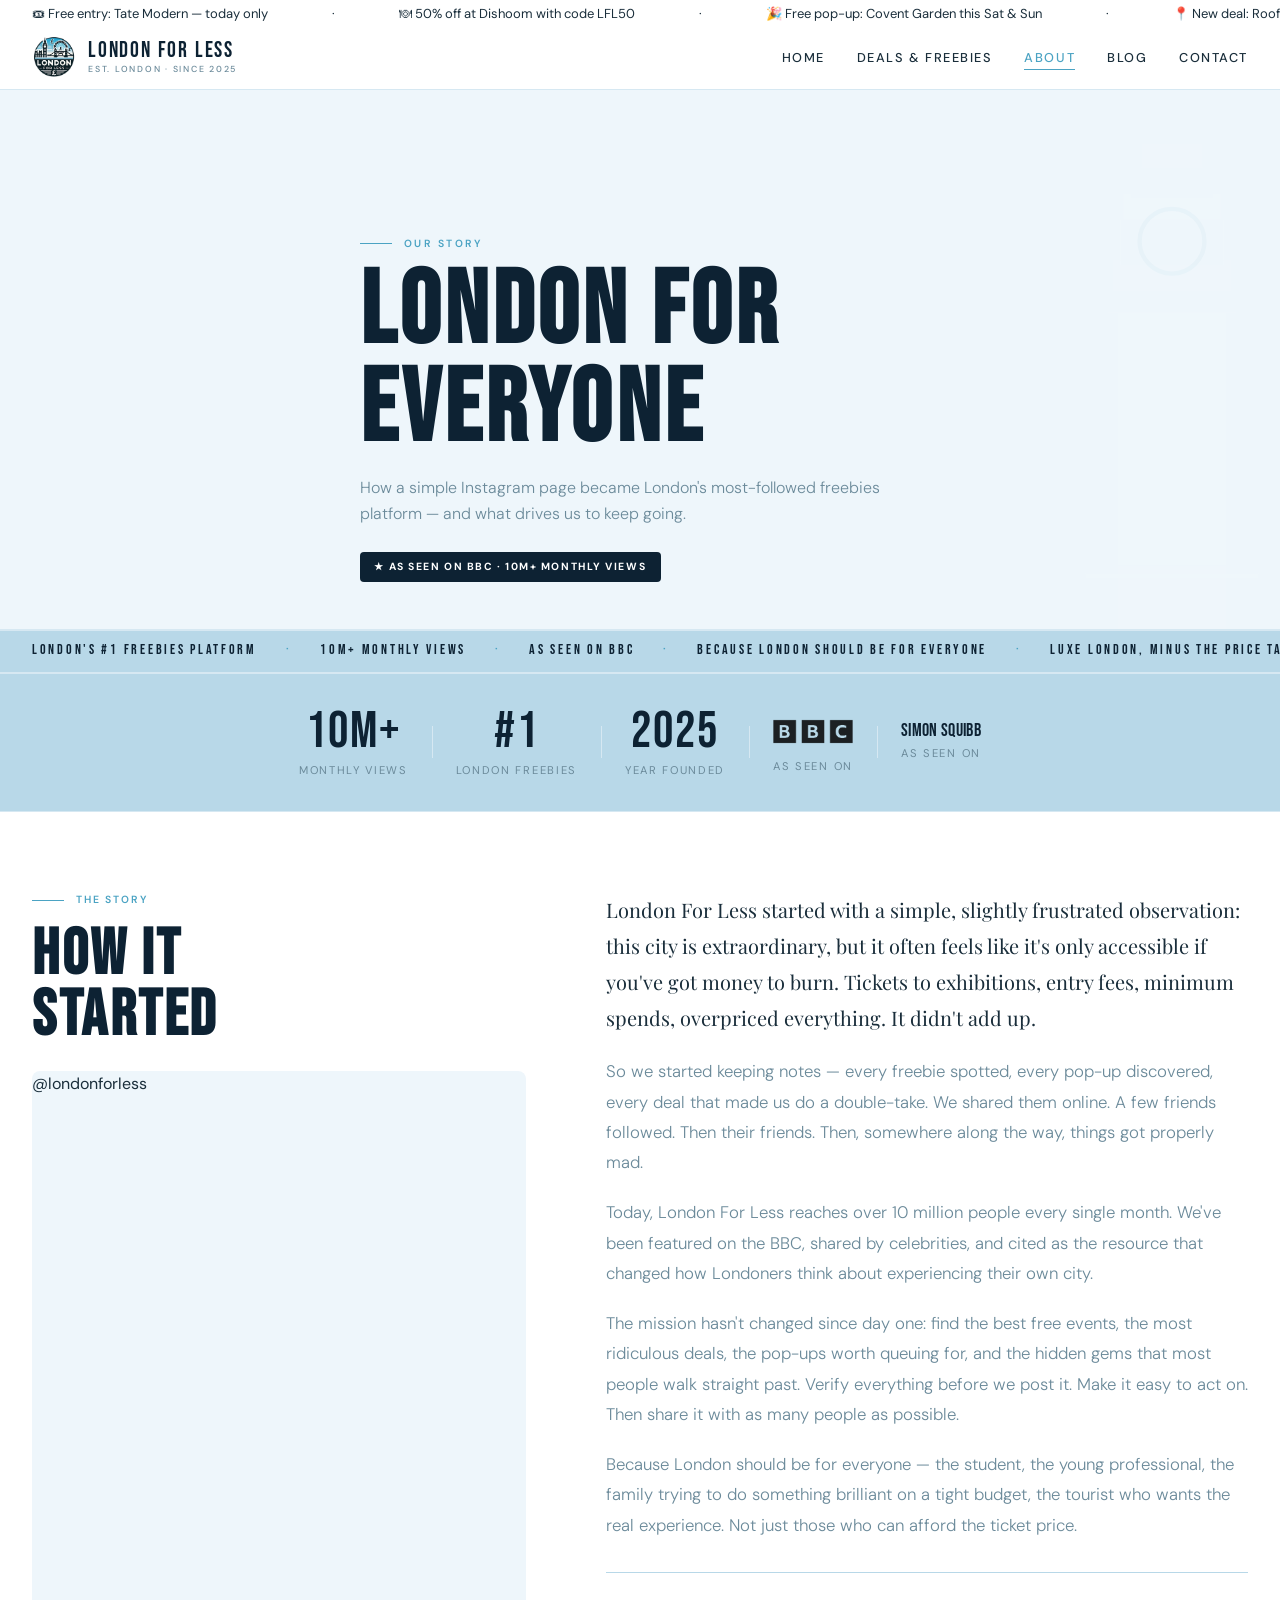
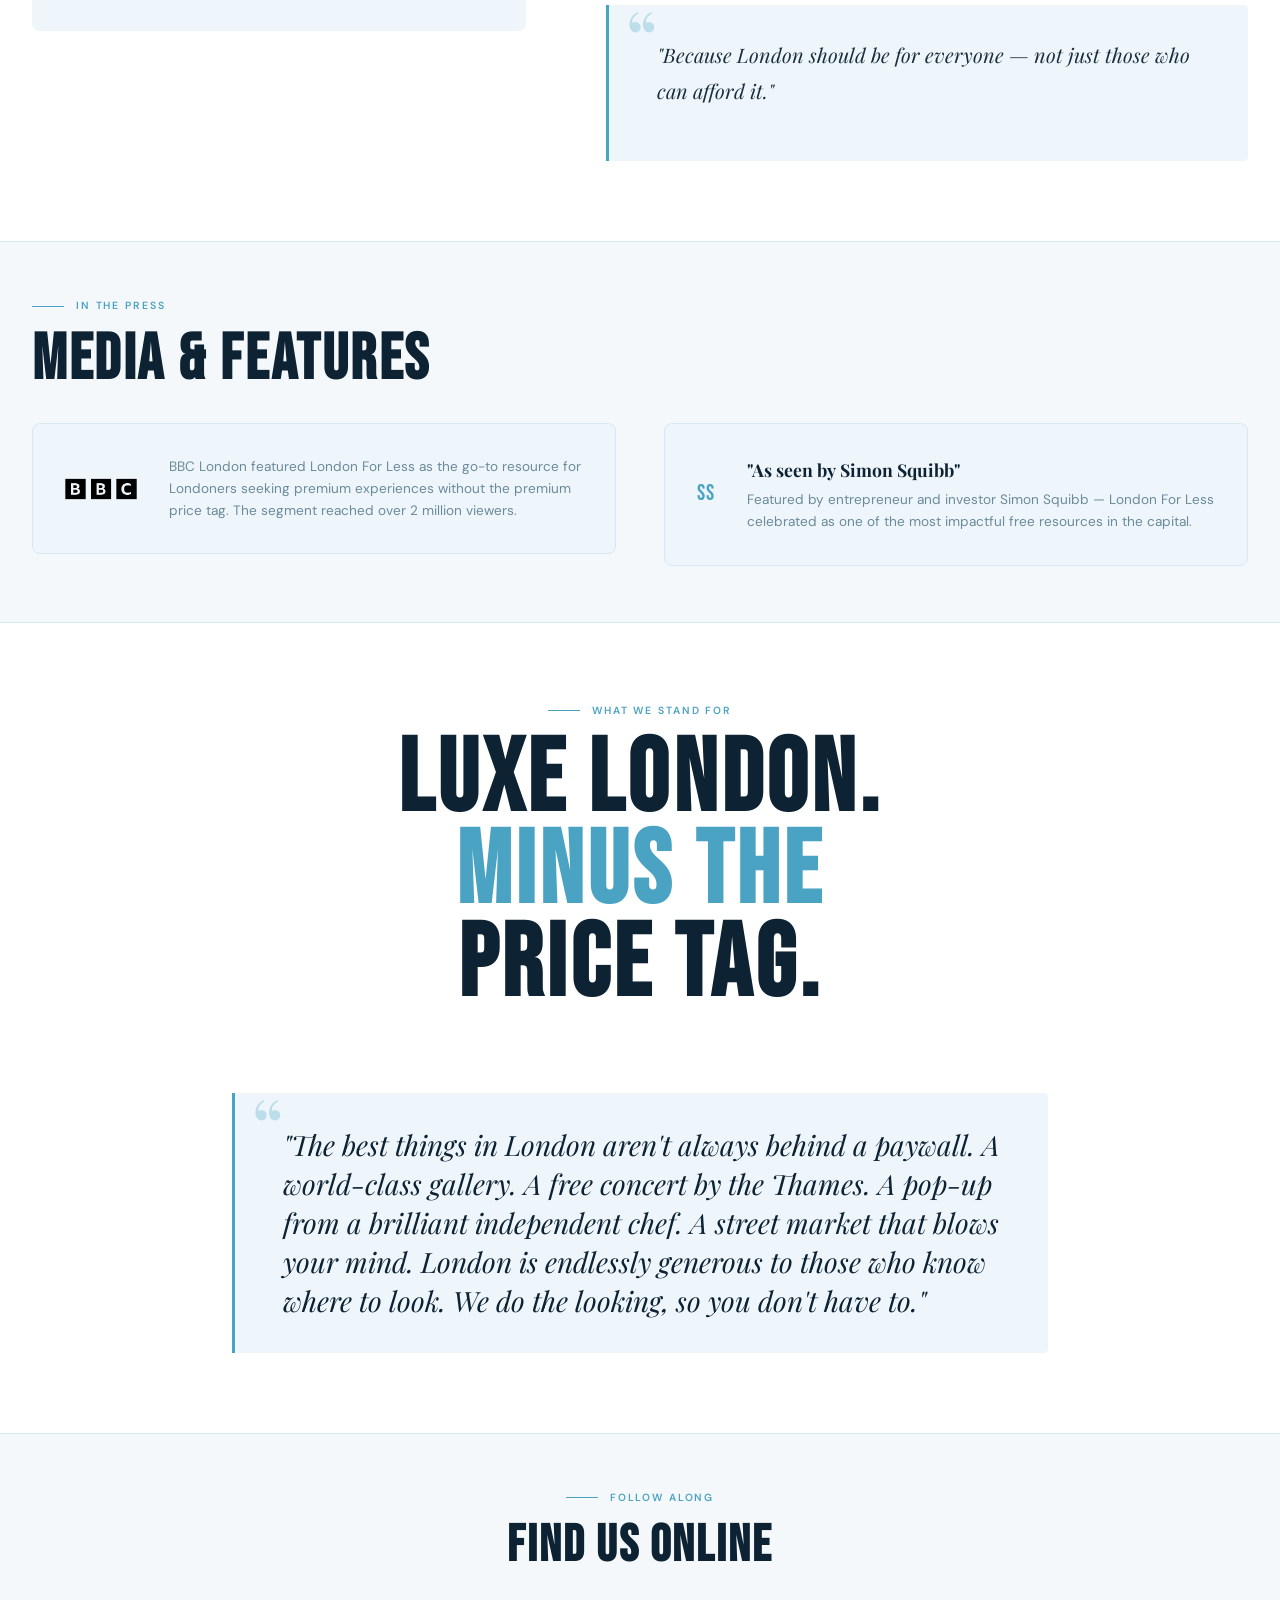
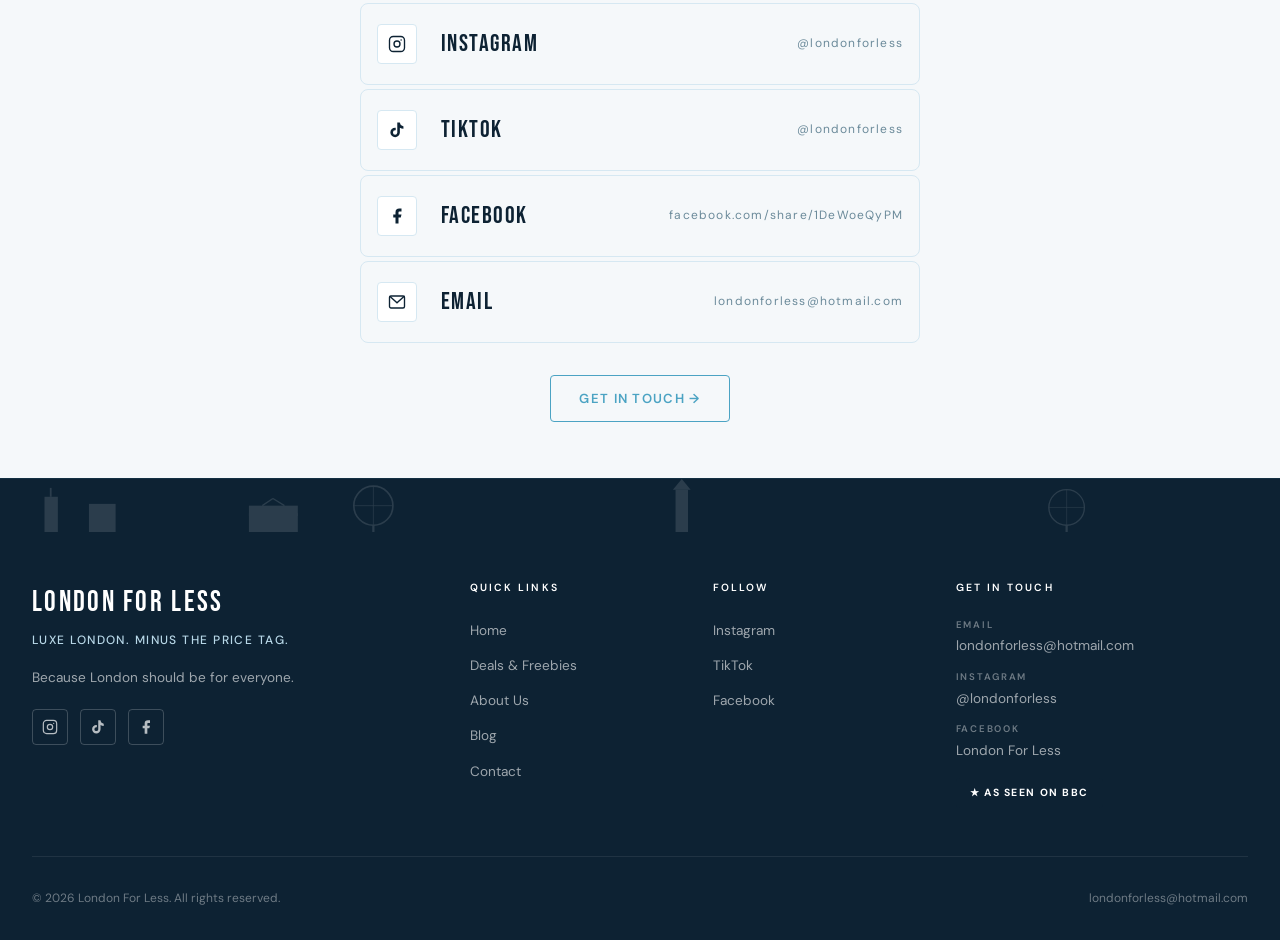
==== commit c4db02c7: "Make logo hero centrestage; remove placeholder ticker, calendar, map and deal cards; remove London L" ====
--- a/about.html
+++ b/about.html
@@ -13,12 +13,6 @@
 </head>
 <body>
 
-<!-- LIVE TICKER -->
-<div class="ticker-bar" role="marquee" aria-label="Live deals">
-  <div class="ticker-live">
-    <div class="ticker-live-dot"></div>
-    LIVE
-  </div>
   <div class="ticker-track">
     <div class="ticker-inner">
       <span>🎟 Free entry: Tate Modern — today only</span>
